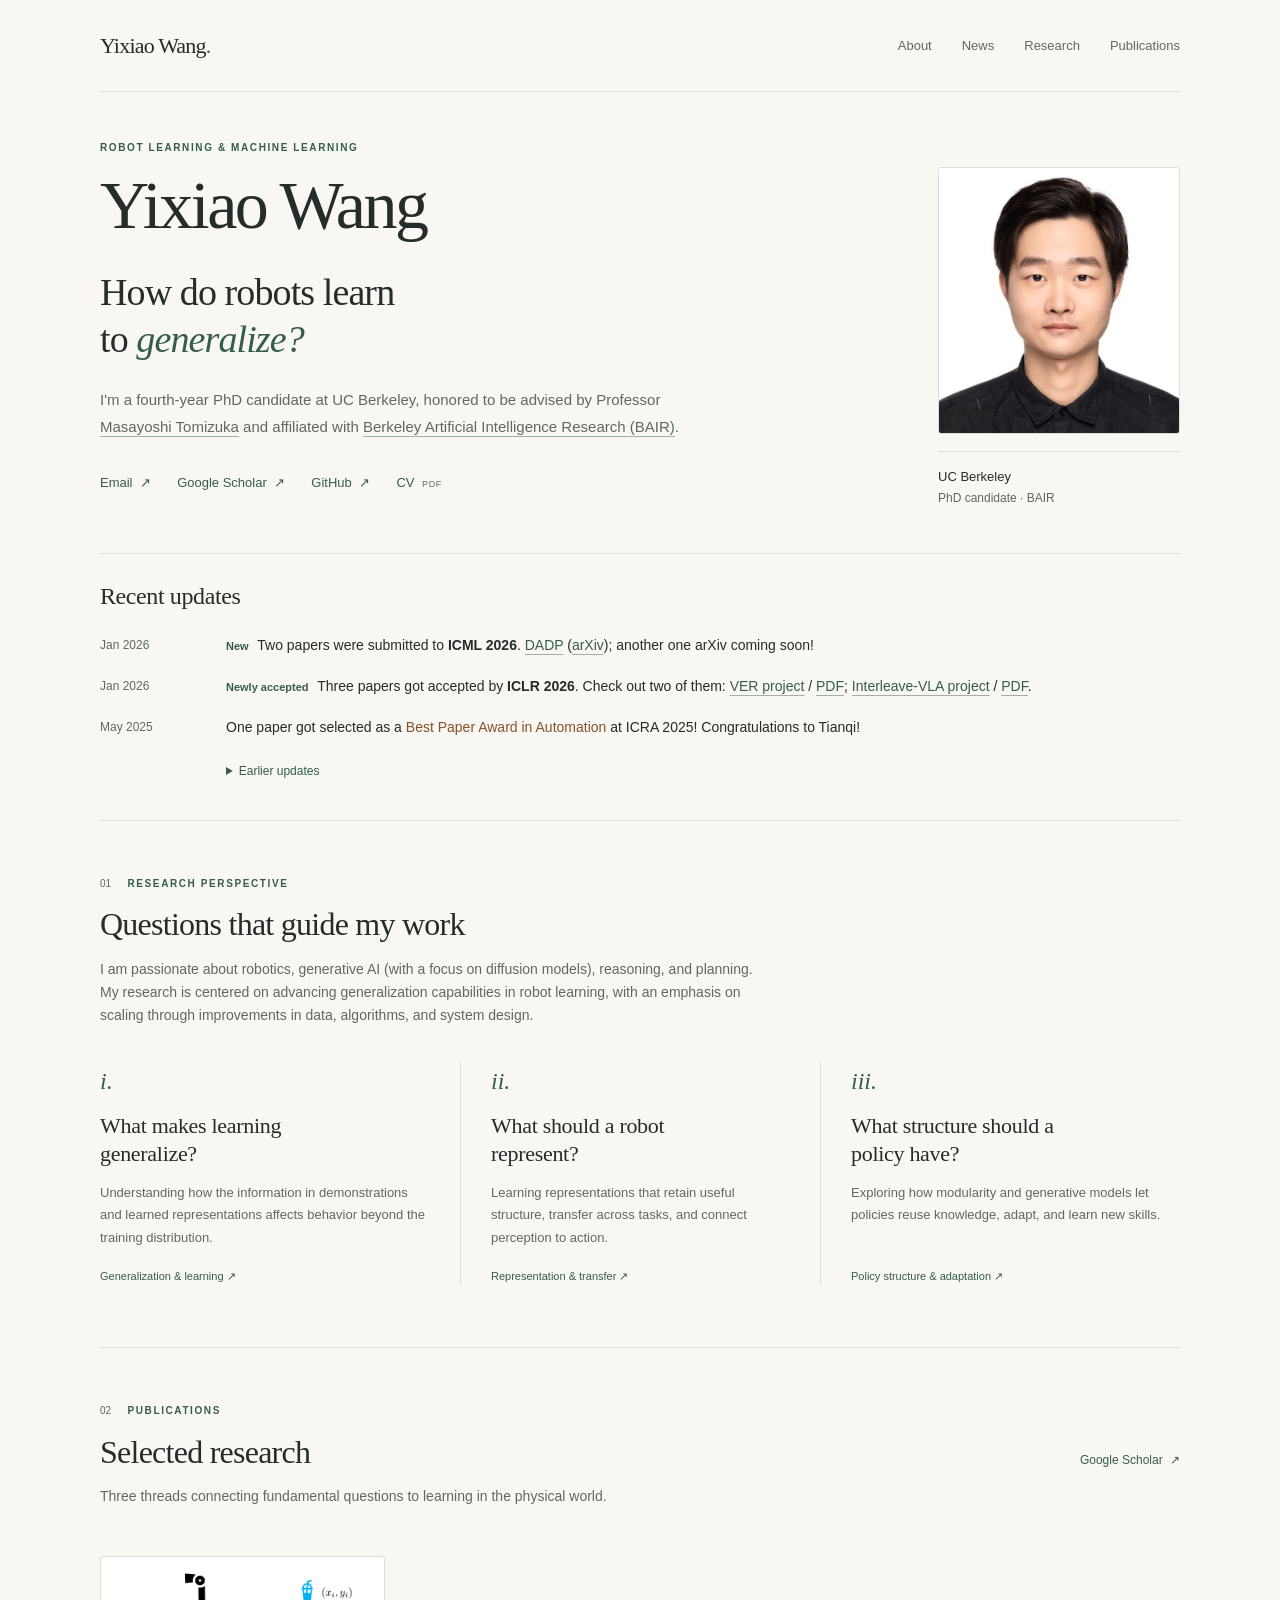
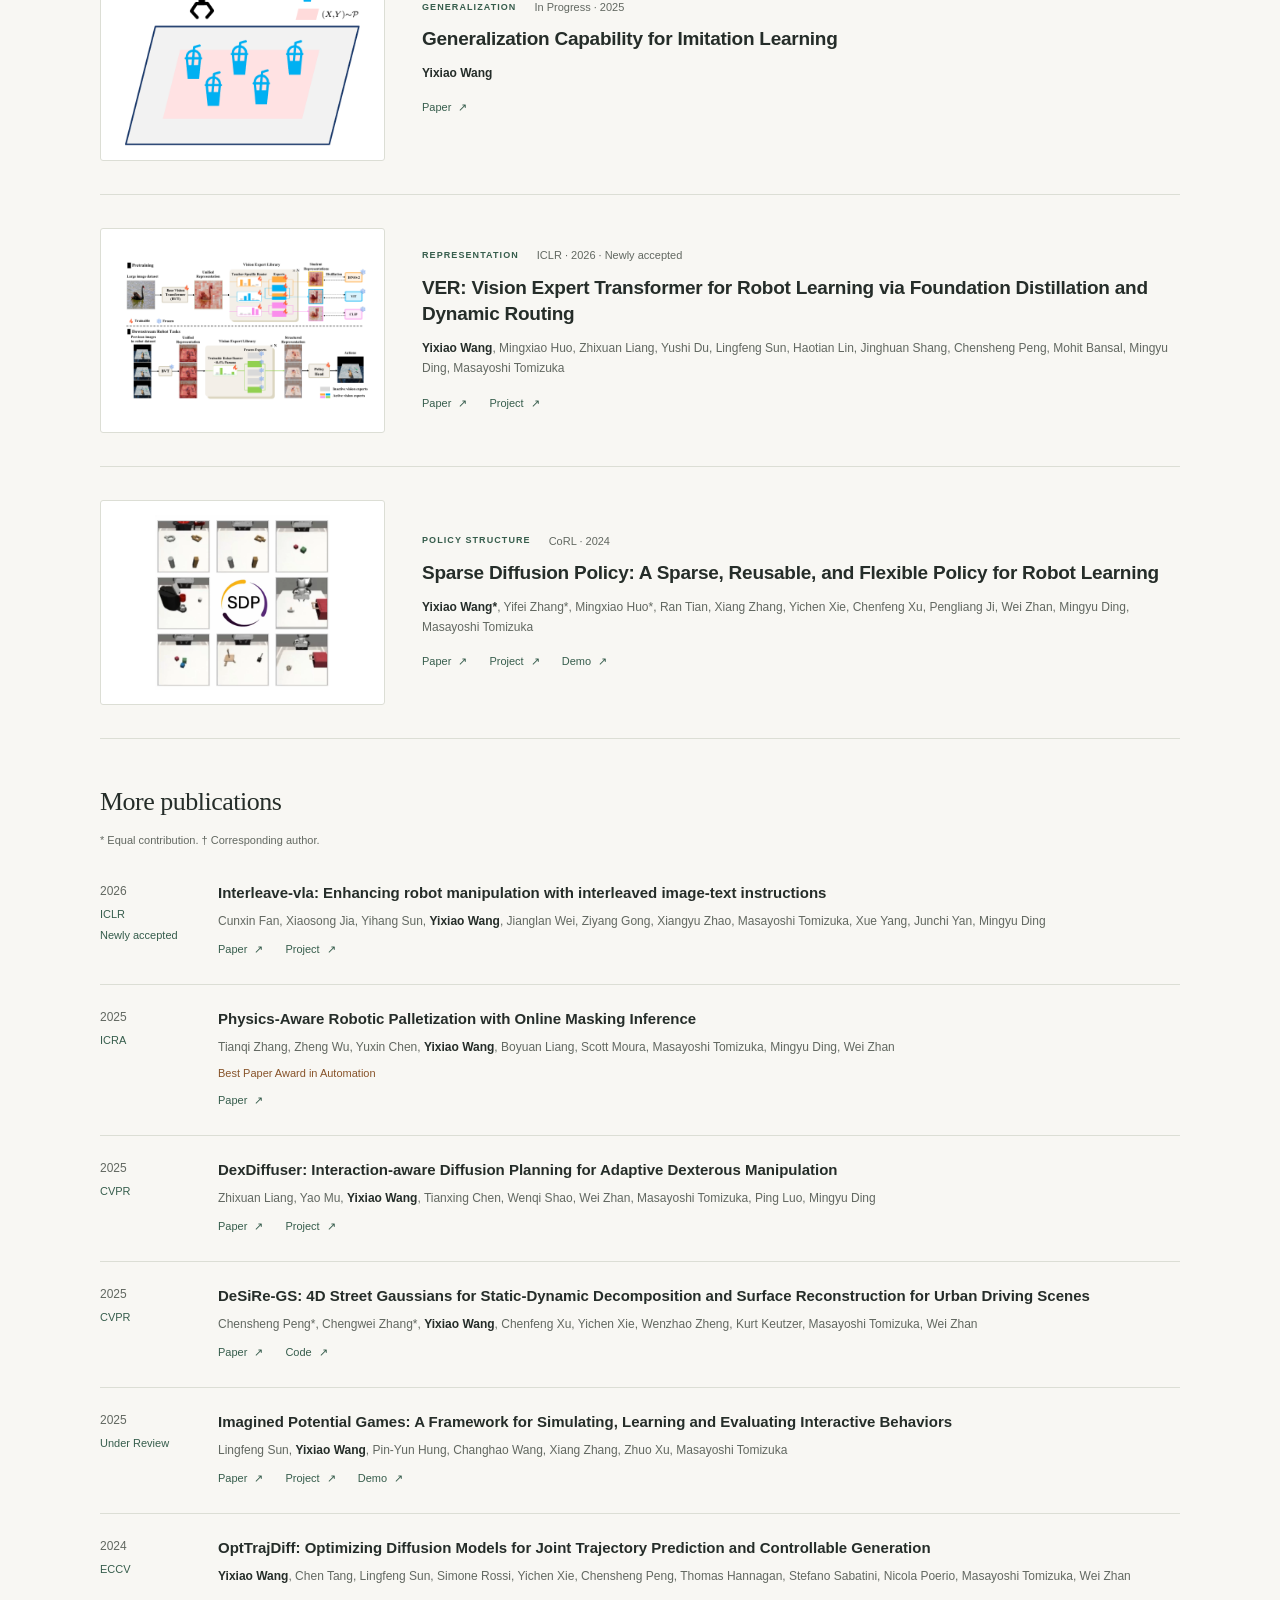
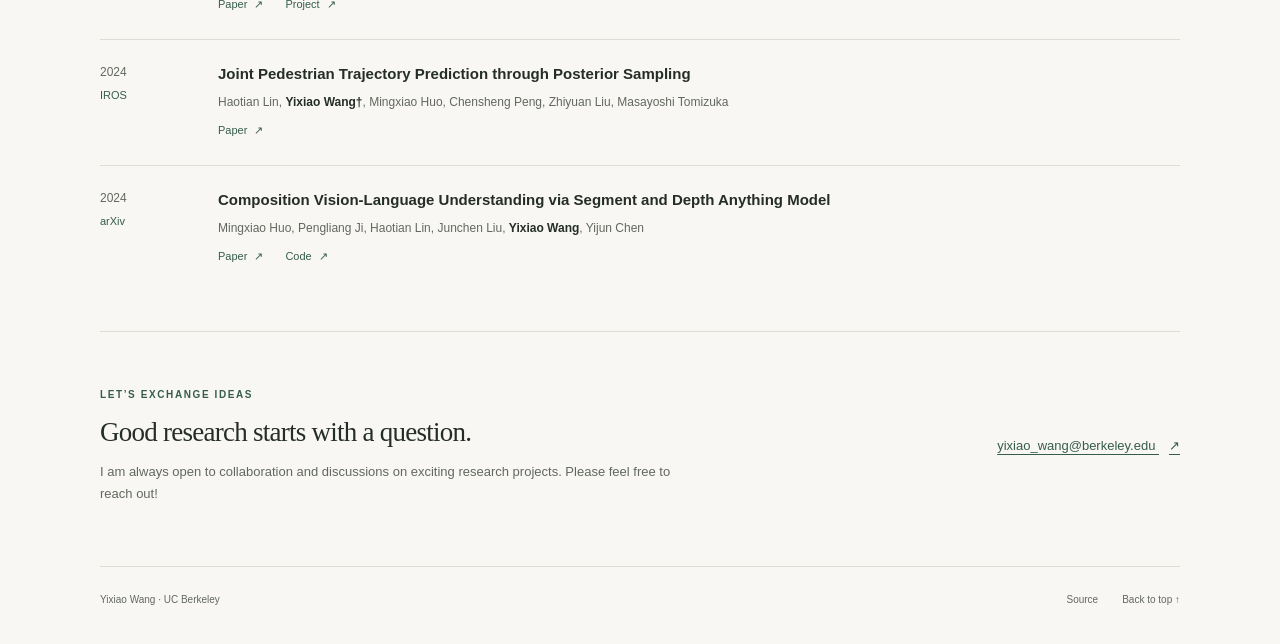
==== index.html @ 5a140c43 "[yixiao] redesign personal website and bring news forward" ====
<!DOCTYPE html>
<html lang="en">
  <head>
    <meta charset="utf-8">
    <meta name="viewport" content="width=device-width, initial-scale=1">
    <title>Yixiao Wang | Robot Learning</title>
    <meta name="author" content="Yixiao Wang">
    <meta name="description" content="Yixiao Wang is a PhD candidate at UC Berkeley studying fundamental problems in robot learning, representation learning, and generalization.">
    <meta name="theme-color" content="#f8f7f3">
    <meta property="og:type" content="website">
    <meta property="og:title" content="Yixiao Wang | Robot Learning">
    <meta property="og:description" content="Understanding the principles behind learning and generalization. Research in robot learning at UC Berkeley.">
    <meta property="og:url" content="https://yixiaowang7.github.io/">
    <meta property="og:image" content="https://yixiaowang7.github.io/images/YixiaoWang.jpg">
    <link rel="canonical" href="https://yixiaowang7.github.io/">
    <link rel="icon" href="images/favicon/favicon.ico" sizes="any">
    <link rel="stylesheet" href="stylesheet.css">
  </head>
  <body id="top">
    <a class="skip-link" href="#main">Skip to content</a>
    <header class="site-header wrap">
      <a class="wordmark" href="#top" aria-label="Yixiao Wang, back to top">Yixiao Wang<span aria-hidden="true">.</span></a>
      <nav aria-label="Main navigation">
        <a href="#about">About</a>
        <a href="#news">News</a>
        <a href="#research">Research</a>
        <a href="#publications">Publications</a>
      </nav>
    </header>

    <main id="main" class="wrap">
      <section id="about" class="intro" aria-labelledby="name">
        <div class="intro-copy">
          <p class="eyebrow">Robot learning &amp; machine learning</p>
          <h1 id="name">Yixiao Wang</h1>
          <p class="research-statement">How do robots learn<br>to <em>generalize?</em></p>
          <p class="bio">I'm a fourth-year PhD candidate at UC Berkeley, honored to be advised by Professor <a href="https://scholar.google.com/citations?user=8m8taGEAAAAJ&amp;hl=en&amp;oi=ao">Masayoshi Tomizuka</a> and affiliated with <a href="https://bair.berkeley.edu/">Berkeley Artificial Intelligence Research (BAIR)</a>.</p>
          <div class="profile-links" aria-label="Contact and profiles">
            <a href="mailto:yixiao_wang@berkeley.edu">Email <span aria-hidden="true">↗</span></a>
            <a href="https://scholar.google.com/citations?hl=en&amp;user=nUIFbw8AAAAJ">Google Scholar <span aria-hidden="true">↗</span></a>
            <a href="https://github.com/yixiaowang7">GitHub <span aria-hidden="true">↗</span></a>
            <a href="data/YixiaoWang_CV.pdf">CV <span class="file-type">PDF</span></a>
          </div>
        </div>
        <figure class="portrait">
          <img src="images/YixiaoWang.jpg" width="545" height="600" alt="Portrait of Yixiao Wang" fetchpriority="high">
          <figcaption><span>UC Berkeley</span><span>PhD candidate · BAIR</span></figcaption>
        </figure>
      </section>

      <section id="news" class="section news" aria-labelledby="news-heading">
        <h2 id="news-heading">Recent updates</h2>
        <ul class="news-list">
          <li><time datetime="2026-01">Jan 2026</time><p><span class="news-tag">New</span> Two papers were submitted to <strong>ICML 2026</strong>. <a href="https://arxiv.org/abs/2602.04037">DADP</a> (<a href="https://arxiv.org/abs/2602.04037">arXiv</a>); another one arXiv coming soon!</p></li>
          <li><time datetime="2026-01">Jan 2026</time><p><span class="news-tag">Newly accepted</span> Three papers got accepted by <strong>ICLR 2026</strong>. Check out two of them: <a href="https://gever2025.github.io/">VER project</a> / <a href="https://openreview.net/pdf?id=aoorNQFpM6">PDF</a>; <a href="https://interleave-vla.github.io/Interleave-VLA-Anonymous/">Interleave-VLA project</a> / <a href="https://openreview.net/pdf?id=ULTWUuGhC3">PDF</a>.</p></li>
          <li><time datetime="2025-05">May 2025</time><p>One paper got selected as a <strong class="award">Best Paper Award in Automation</strong> at ICRA 2025! Congratulations to Tianqi!</p></li>
        </ul>
        <details class="older-news">
          <summary>Earlier updates</summary>
          <ul class="news-list">
            <li><time datetime="2025-05">May 2025</time><p>I started my internship at Nvidia, working on loco manipulation!</p></li>
            <li><time datetime="2025-02">Feb 2025</time><p>Two papers got accepted by CVPR 2025!</p></li>
            <li><time datetime="2024-09">Sep 2024</time><p>One paper got accepted by CoRL 2024!</p></li>
            <li><time datetime="2024-07">Jul 2024</time><p>One paper got accepted by ECCV 2024!</p></li>
            <li><time datetime="2024-06">Jun 2024</time><p>One paper got accepted by IROS 2024!</p></li>
          </ul>
        </details>
      </section>

      <section id="research" class="section research" aria-labelledby="research-heading">
        <p class="eyebrow"><span class="section-number">01</span> Research perspective</p>
        <h2 id="research-heading">Questions that guide my work</h2>
        <p class="section-intro">I am passionate about robotics, generative AI (with a focus on diffusion models), reasoning, and planning. My research is centered on advancing generalization capabilities in robot learning, with an emphasis on scaling through improvements in data, algorithms, and system design.</p>
        <div class="research-questions">
          <article>
            <span class="question-number" aria-hidden="true">i.</span>
            <h3>What makes learning generalize?</h3>
            <p>Understanding how the information in demonstrations and learned representations affects behavior beyond the training distribution.</p>
            <a href="#generalization">Generalization &amp; learning <span aria-hidden="true">↗</span></a>
          </article>
          <article>
            <span class="question-number" aria-hidden="true">ii.</span>
            <h3>What should a robot represent?</h3>
            <p>Learning representations that retain useful structure, transfer across tasks, and connect perception to action.</p>
            <a href="#ver">Representation &amp; transfer <span aria-hidden="true">↗</span></a>
          </article>
          <article>
            <span class="question-number" aria-hidden="true">iii.</span>
            <h3>What structure should a policy have?</h3>
            <p>Exploring how modularity and generative models let policies reuse knowledge, adapt, and learn new skills.</p>
            <a href="#sparse-diffusion">Policy structure &amp; adaptation <span aria-hidden="true">↗</span></a>
          </article>
        </div>
      </section>

      <section id="publications" class="section" aria-labelledby="publications-heading">
        <div class="section-heading">
          <div>
            <p class="eyebrow"><span class="section-number">02</span> Publications</p>
            <h2 id="publications-heading">Selected research</h2>
          </div>
          <a class="text-link" href="https://scholar.google.com/citations?hl=en&amp;user=nUIFbw8AAAAJ">Google Scholar <span aria-hidden="true">↗</span></a>
        </div>
        <p class="section-intro">Three threads connecting fundamental questions to learning in the physical world.</p>

        <article id="generalization" class="paper featured-paper">
          <a class="paper-figure" href="https://arxiv.org/abs/2504.18538" aria-label="Read Generalization Capability for Imitation Learning">
            <img src="images/generalization_gap.png" width="602" height="450" alt="Illustration of samples from a training distribution and the generalization gap" loading="lazy">
          </a>
          <div class="paper-copy">
            <div class="paper-meta"><span class="paper-topic">Generalization</span><span>In Progress · 2025</span></div>
            <h3><a href="https://arxiv.org/abs/2504.18538">Generalization Capability for Imitation Learning</a></h3>
            <p class="authors"><strong>Yixiao Wang</strong></p>
            <div class="paper-links"><a href="https://arxiv.org/abs/2504.18538">Paper <span aria-hidden="true">↗</span></a></div>
          </div>
        </article>

        <article id="ver" class="paper featured-paper">
          <a class="paper-figure" href="images/structure_ver.pdf" aria-label="View the full VER architecture figure (PDF)">
            <img src="images/structure_ver.png" width="1200" height="653" alt="VER distills vision foundation models into an expert library and routes their representations for robot tasks" loading="lazy">
          </a>
          <div class="paper-copy">
            <div class="paper-meta"><span class="paper-topic">Representation</span><span>ICLR · 2026 · Newly accepted</span></div>
            <h3><a href="https://openreview.net/forum?id=aoorNQFpM6">VER: Vision Expert Transformer for Robot Learning via Foundation Distillation and Dynamic Routing</a></h3>
            <p class="authors"><strong>Yixiao Wang</strong>, Mingxiao Huo, Zhixuan Liang, Yushi Du, Lingfeng Sun, Haotian Lin, Jinghuan Shang, Chensheng Peng, Mohit Bansal, Mingyu Ding, Masayoshi Tomizuka</p>
            <div class="paper-links"><a href="https://openreview.net/pdf?id=aoorNQFpM6">Paper <span aria-hidden="true">↗</span></a><a href="https://gever2025.github.io/">Project <span aria-hidden="true">↗</span></a></div>
          </div>
        </article>

        <article id="sparse-diffusion" class="paper featured-paper">
          <a class="paper-figure" href="https://forrest-110.github.io/sparse_diffusion_policy/" aria-label="Explore Sparse Diffusion Policy">
            <img src="images/sdp.png" width="1920" height="1920" alt="Robot manipulation tasks evaluated with Sparse Diffusion Policy, including stacking and assembly" loading="lazy">
          </a>
          <div class="paper-copy">
            <div class="paper-meta"><span class="paper-topic">Policy structure</span><span>CoRL · 2024</span></div>
            <h3><a href="https://arxiv.org/abs/2407.01531">Sparse Diffusion Policy: A Sparse, Reusable, and Flexible Policy for Robot Learning</a></h3>
            <p class="authors"><strong>Yixiao Wang*</strong>, Yifei Zhang*, Mingxiao Huo*, Ran Tian, Xiang Zhang, Yichen Xie, Chenfeng Xu, Pengliang Ji, Wei Zhan, Mingyu Ding, Masayoshi Tomizuka</p>
            <div class="paper-links"><a href="https://arxiv.org/abs/2407.01531">Paper <span aria-hidden="true">↗</span></a><a href="https://forrest-110.github.io/sparse_diffusion_policy/">Project <span aria-hidden="true">↗</span></a><a href="images/sdp.mp4">Demo <span aria-hidden="true">↗</span></a></div>
          </div>
        </article>

        <div class="more-publications">
          <h3 class="subsection-title">More publications</h3>
          <p class="publication-note">* Equal contribution. † Corresponding author.</p>
          <div class="publication-list">
            <article class="publication">
              <p class="publication-venue">2026<span>ICLR</span><span>Newly accepted</span></p>
              <div>
                <h4><a href="https://openreview.net/forum?id=ULTWUuGhC3">Interleave-vla: Enhancing robot manipulation with interleaved image-text instructions</a></h4>
                <p class="authors">Cunxin Fan, Xiaosong Jia, Yihang Sun, <strong>Yixiao Wang</strong>, Jianglan Wei, Ziyang Gong, Xiangyu Zhao, Masayoshi Tomizuka, Xue Yang, Junchi Yan, Mingyu Ding</p>
                <div class="paper-links"><a href="https://openreview.net/pdf?id=ULTWUuGhC3">Paper <span aria-hidden="true">↗</span></a><a href="https://interleave-vla.github.io/Interleave-VLA-Anonymous/">Project <span aria-hidden="true">↗</span></a></div>
              </div>
            </article>
            <article class="publication">
              <p class="publication-venue">2025<span>ICRA</span></p>
              <div>
                <h4><a href="https://arxiv.org/abs/2502.13443">Physics-Aware Robotic Palletization with Online Masking Inference</a></h4>
                <p class="authors">Tianqi Zhang, Zheng Wu, Yuxin Chen, <strong>Yixiao Wang</strong>, Boyuan Liang, Scott Moura, Masayoshi Tomizuka, Mingyu Ding, Wei Zhan</p>
                <p class="award">Best Paper Award in Automation</p>
                <div class="paper-links"><a href="https://arxiv.org/abs/2502.13443">Paper <span aria-hidden="true">↗</span></a></div>
              </div>
            </article>
            <article class="publication">
              <p class="publication-venue">2025<span>CVPR</span></p>
              <div>
                <h4><a href="https://dexdiffuser.github.io/">DexDiffuser: Interaction-aware Diffusion Planning for Adaptive Dexterous Manipulation</a></h4>
                <p class="authors">Zhixuan Liang, Yao Mu, <strong>Yixiao Wang</strong>, Tianxing Chen, Wenqi Shao, Wei Zhan, Masayoshi Tomizuka, Ping Luo, Mingyu Ding</p>
                <div class="paper-links"><a href="https://dexdiffuser.github.io/public/CVPR25_DexDiffuser.pdf">Paper <span aria-hidden="true">↗</span></a><a href="https://dexdiffuser.github.io/">Project <span aria-hidden="true">↗</span></a></div>
              </div>
            </article>
            <article class="publication">
              <p class="publication-venue">2025<span>CVPR</span></p>
              <div>
                <h4><a href="https://arxiv.org/abs/2411.11921">DeSiRe-GS: 4D Street Gaussians for Static-Dynamic Decomposition and Surface Reconstruction for Urban Driving Scenes</a></h4>
                <p class="authors">Chensheng Peng*, Chengwei Zhang*, <strong>Yixiao Wang</strong>, Chenfeng Xu, Yichen Xie, Wenzhao Zheng, Kurt Keutzer, Masayoshi Tomizuka, Wei Zhan</p>
                <div class="paper-links"><a href="https://arxiv.org/abs/2411.11921">Paper <span aria-hidden="true">↗</span></a><a href="https://github.com/chengweialan/DeSiRe-GS">Code <span aria-hidden="true">↗</span></a></div>
              </div>
            </article>
            <article class="publication">
              <p class="publication-venue">2025<span>Under Review</span></p>
              <div>
                <h4><a href="https://arxiv.org/abs/2411.03669">Imagined Potential Games: A Framework for Simulating, Learning and Evaluating Interactive Behaviors</a></h4>
                <p class="authors">Lingfeng Sun, <strong>Yixiao Wang</strong>, Pin-Yun Hung, Changhao Wang, Xiang Zhang, Zhuo Xu, Masayoshi Tomizuka</p>
                <div class="paper-links"><a href="https://arxiv.org/abs/2411.03669">Paper <span aria-hidden="true">↗</span></a><a href="https://sites.google.com/view/simulate-learn-interact">Project <span aria-hidden="true">↗</span></a><a href="images/ipg_2.mp4">Demo <span aria-hidden="true">↗</span></a></div>
              </div>
            </article>
            <article class="publication">
              <p class="publication-venue">2024<span>ECCV</span></p>
              <div>
                <h4><a href="https://arxiv.org/abs/2408.00766">OptTrajDiff: Optimizing Diffusion Models for Joint Trajectory Prediction and Controllable Generation</a></h4>
                <p class="authors"><strong>Yixiao Wang</strong>, Chen Tang, Lingfeng Sun, Simone Rossi, Yichen Xie, Chensheng Peng, Thomas Hannagan, Stefano Sabatini, Nicola Poerio, Masayoshi Tomizuka, Wei Zhan</p>
                <div class="paper-links"><a href="https://arxiv.org/abs/2408.00766">Paper <span aria-hidden="true">↗</span></a><a href="https://yixiaowang7.github.io/OptTrajDiff_Page/">Project <span aria-hidden="true">↗</span></a></div>
              </div>
            </article>
            <article class="publication">
              <p class="publication-venue">2024<span>IROS</span></p>
              <div>
                <h4><a href="https://arxiv.org/abs/2404.00237">Joint Pedestrian Trajectory Prediction through Posterior Sampling</a></h4>
                <p class="authors">Haotian Lin, <strong>Yixiao Wang†</strong>, Mingxiao Huo, Chensheng Peng, Zhiyuan Liu, Masayoshi Tomizuka</p>
                <div class="paper-links"><a href="https://arxiv.org/abs/2404.00237">Paper <span aria-hidden="true">↗</span></a></div>
              </div>
            </article>
            <article class="publication">
              <p class="publication-venue">2024<span>arXiv</span></p>
              <div>
                <h4><a href="https://arxiv.org/abs/2406.18591">Composition Vision-Language Understanding via Segment and Depth Anything Model</a></h4>
                <p class="authors">Mingxiao Huo, Pengliang Ji, Haotian Lin, Junchen Liu, <strong>Yixiao Wang</strong>, Yijun Chen</p>
                <div class="paper-links"><a href="https://arxiv.org/abs/2406.18591">Paper <span aria-hidden="true">↗</span></a><a href="https://github.com/AnthonyHuo/SAM-DAM-for-Compositional-Reasoning">Code <span aria-hidden="true">↗</span></a></div>
              </div>
            </article>
          </div>
        </div>
      </section>

      <section class="contact section" aria-labelledby="contact-heading">
        <div>
          <p class="eyebrow">Let’s exchange ideas</p>
          <h2 id="contact-heading">Good research starts with a question.</h2>
          <p>I am always open to collaboration and discussions on exciting research projects. Please feel free to reach out!</p>
        </div>
        <a class="contact-link" href="mailto:yixiao_wang@berkeley.edu">yixiao_wang@berkeley.edu <span aria-hidden="true">↗</span></a>
      </section>
    </main>

    <footer class="site-footer wrap">
      <span>Yixiao Wang · UC Berkeley</span>
      <div><a href="https://github.com/YixiaoWang7/YixiaoWang7.github.io">Source</a><a href="#top">Back to top <span aria-hidden="true">↑</span></a></div>
    </footer>
  </body>
</html>
---- stylesheet.css ----
:root {
  color-scheme: light;
  --paper: #f8f7f3;
  --ink: #252d29;
  --muted: #626861;
  --accent: #365d4c;
  --line: #dcded5;
  --serif: Georgia, "Times New Roman", serif;
  --sans: -apple-system, BlinkMacSystemFont, "Segoe UI", Helvetica, Arial, sans-serif;
}

* { box-sizing: border-box; }
html { scroll-padding-top: 32px; }
body {
  margin: 0;
  background: var(--paper);
  color: var(--ink);
  font-family: var(--sans);
  font-size: 16px;
  line-height: 1.65;
  -webkit-font-smoothing: antialiased;
}
::selection { background: #dce7d8; color: var(--ink); }
a { color: var(--accent); text-underline-offset: 4px; text-decoration-thickness: 1px; }
a:hover { color: #1d392b; text-decoration: underline; }
a:focus-visible, summary:focus-visible { outline: 2px solid var(--accent); outline-offset: 5px; border-radius: 2px; }
img { display: block; max-width: 100%; height: auto; }
figure, h1, h2, h3, h4, p { margin: 0; }
strong { font-weight: 600; }

.wrap { width: min(1080px, calc(100% - 96px)); margin-inline: auto; }
.skip-link { position: absolute; top: -100px; left: 20px; z-index: 2; background: white; padding: 12px 20px; }
.skip-link:focus { top: 12px; }
.site-header { display: flex; justify-content: space-between; align-items: center; gap: 24px; padding-block: 27px; border-bottom: 1px solid var(--line); }
.wordmark { color: var(--ink); font-family: var(--serif); font-size: 22px; letter-spacing: -.8px; text-decoration: none; }
.wordmark span { color: var(--accent); }
.site-header nav { display: flex; gap: 30px; }
.site-header nav a { color: var(--muted); font-size: 13px; text-decoration: none; padding-block: 8px; }
.site-header nav a:hover { color: var(--accent); text-decoration: underline; }

.intro { display: grid; grid-template-columns: minmax(0, 1fr) 242px; gap: 92px; padding-block: 48px 44px; align-items: start; }
.eyebrow { color: var(--accent); font-size: 10px; font-weight: 600; letter-spacing: .16em; text-transform: uppercase; }
h1 { margin-top: 10px; font-family: var(--serif); font-size: clamp(48px, 5.4vw, 68px); font-weight: 400; line-height: 1.12; letter-spacing: -2.5px; }
.research-statement { margin-top: 26px; font-family: var(--serif); font-size: clamp(29px, 3vw, 38px); line-height: 1.24; letter-spacing: -.9px; }
.research-statement em { color: var(--accent); font-weight: 400; }
.bio { max-width: 630px; margin-top: 24px; color: var(--muted); font-size: 15px; line-height: 1.75; }
.bio a { color: inherit; text-decoration-color: #a4afa2; }
.profile-links { display: flex; flex-wrap: wrap; gap: 10px 26px; margin-top: 27px; }
.profile-links a { font-size: 13px; font-weight: 500; text-decoration: none; padding-block: 5px; }
.profile-links a:hover { text-decoration: underline; }
.profile-links a > span, .text-link > span, .paper-links a > span { margin-left: 4px; }
.file-type { font-size: 9px; letter-spacing: .06em; color: var(--muted); }
.portrait { margin-top: 27px; }
.portrait img { width: 100%; border: 1px solid var(--line); border-radius: 3px; }
.portrait figcaption { display: flex; flex-direction: column; gap: 2px; border-top: 1px solid var(--line); margin-top: 17px; padding-top: 14px; font-size: 12px; color: var(--muted); }
.portrait figcaption span:first-child { color: var(--ink); font-size: 13px; font-weight: 500; }

.section { padding-block: 55px 62px; border-top: 1px solid var(--line); }
.section-number { display: inline-block; margin-right: 12px; color: var(--muted); font-weight: 400; letter-spacing: 0; }
h2 { margin-top: 13px; font-family: var(--serif); font-weight: 400; font-size: 32px; line-height: 1.2; letter-spacing: -.75px; }
.section-intro { margin-top: 14px; max-width: 660px; color: var(--muted); font-size: 14px; }
.section-heading { display: flex; align-items: end; justify-content: space-between; gap: 24px; }
.text-link { font-size: 12px; text-decoration: none; white-space: nowrap; }
.research-questions { display: grid; grid-template-columns: repeat(3, minmax(0, 1fr)); margin-top: 35px; }
.research-questions article { display: flex; flex-direction: column; padding-inline: 30px; border-left: 1px solid var(--line); }
.research-questions article:first-child { border-left: 0; padding-left: 0; }
.research-questions article:last-child { padding-right: 0; }
.question-number { color: var(--accent); font-family: var(--serif); font-style: italic; font-size: 24px; }
.research-questions h3 { max-width: 250px; font-family: var(--serif); font-size: 22px; font-weight: 400; letter-spacing: -.3px; line-height: 1.3; margin-top: 10px; }
.research-questions p { color: var(--muted); font-size: 13px; line-height: 1.75; margin-top: 13px; }
.research-questions a { align-self: start; margin-top: auto; padding-top: 17px; font-size: 11px; font-weight: 500; text-decoration: none; }
.research-questions a:hover { text-decoration: underline; }

.paper { display: grid; grid-template-columns: 285px minmax(0, 1fr); gap: 37px; padding-block: 33px; border-bottom: 1px solid var(--line); align-items: center; scroll-margin-top: 30px; }
.paper:first-of-type { margin-top: 15px; }
.paper-figure { display: flex; justify-content: center; align-items: center; padding: 14px; height: 205px; border: 1px solid var(--line); border-radius: 3px; background: white; overflow: hidden; }
.paper-figure:hover { border-color: var(--accent); }
.paper-figure img { width: 100%; height: 100%; object-fit: contain; }
.paper-meta { display: flex; flex-wrap: wrap; align-items: center; gap: 8px 18px; color: var(--muted); font-size: 11px; }
.paper-topic { color: var(--accent); font-size: 9px; font-weight: 600; letter-spacing: .12em; text-transform: uppercase; }
.paper h3 { margin-top: 10px; font-size: 19px; font-weight: 550; letter-spacing: -.25px; line-height: 1.4; }
.paper h3 a, .publication h4 a { color: var(--ink); text-decoration: none; }
.paper h3 a:hover, .publication h4 a:hover { color: var(--accent); text-decoration: underline; }
.authors { color: var(--muted); font-size: 12px; line-height: 1.7; margin-top: 10px; }
.authors strong { color: var(--ink); }
.paper-links { display: flex; flex-wrap: wrap; gap: 6px 22px; margin-top: 12px; }
.paper-links a { font-size: 11px; font-weight: 500; text-decoration: none; padding-block: 3px; }
.paper-links a:hover { text-decoration: underline; }
.more-publications { margin-top: 42px; }
.subsection-title { font-family: var(--serif); font-weight: 400; font-size: 26px; letter-spacing: -.5px; }
.publication-note { margin-top: 7px; color: var(--muted); font-size: 11px; }
.publication-list { margin-top: 10px; }
.publication { display: grid; grid-template-columns: 90px minmax(0, 1fr); gap: 28px; padding-block: 23px; border-bottom: 1px solid var(--line); }
.publication:last-child { padding-bottom: 0; border-bottom: 0; }
.publication-venue { color: var(--muted); font-size: 12px; font-variant-numeric: tabular-nums; }
.publication-venue span { display: block; color: var(--accent); font-size: 11px; margin-top: 3px; }
.publication h4 { font-size: 15px; font-weight: 550; line-height: 1.5; }
.publication .authors { margin-top: 6px; }
.publication .paper-links { margin-top: 6px; }
.award { margin-top: 7px; color: #875329; font-size: 11px; font-weight: 500; }

.news { padding-block: 28px 32px; }
.news h2 { margin-top: 0; font-size: 24px; letter-spacing: -.4px; }
.news-list { list-style: none; padding: 0; margin: 14px 0 0; }
.news-list li { display: grid; grid-template-columns: 100px minmax(0, 1fr); gap: 26px; padding-block: 9px; }
.news-list time { color: var(--muted); font-size: 12px; padding-top: 2px; font-variant-numeric: tabular-nums; }
.news-list p { font-size: 14px; }
.news-tag { color: var(--accent); font-size: 11px; font-weight: 600; margin-right: 5px; }
.news-list .award { font-size: inherit; }
.news-list a { text-decoration-color: #a4afa2; }
.older-news { margin: 8px 0 0 126px; }
.older-news summary { width: fit-content; color: var(--accent); font-size: 12px; cursor: pointer; padding-block: 6px; }
.older-news .news-list { margin: 10px 0 0 -126px; }

.contact { display: flex; align-items: center; justify-content: space-between; gap: 45px; }
.contact h2 { font-size: 27px; }
.contact p:last-child { color: var(--muted); font-size: 13px; max-width: 580px; margin-top: 13px; }
.contact-link { font-size: 13px; white-space: nowrap; }
.contact-link span { margin-left: 10px; }
.site-footer { display: flex; justify-content: space-between; gap: 24px; padding-block: 25px 35px; border-top: 1px solid var(--line); font-size: 10px; color: var(--muted); }
.site-footer div { display: flex; gap: 24px; }
.site-footer a { color: var(--muted); text-decoration: none; }
.site-footer a:hover { text-decoration: underline; }

@media (max-width: 900px) {
  .wrap { width: calc(100% - 64px); }
  .intro { grid-template-columns: minmax(0, 1fr) 190px; gap: 42px; padding-block: 44px 40px; }
  .research-questions article { padding-inline: 20px; }
  .paper { grid-template-columns: 235px minmax(0, 1fr); gap: 26px; }
  .paper-figure { height: 185px; }
  .contact { flex-direction: column; align-items: start; gap: 22px; }
}

@media (max-width: 640px) {
  html { scroll-padding-top: 20px; }
  .wrap { width: calc(100% - 40px); }
  .site-header { flex-wrap: wrap; gap: 12px; padding-block: 18px; }
  .wordmark { font-size: 20px; }
  .site-header nav { width: 100%; justify-content: space-between; gap: 12px; }
  .site-header nav a { font-size: 12px; padding-block: 3px; }
  .intro { grid-template-columns: minmax(0, 1fr); gap: 24px; padding-block: 32px 30px; }
  h1 { font-size: 53px; letter-spacing: -2px; }
  .research-statement { font-size: 34px; margin-top: 21px; }
  .bio { font-size: 13px; }
  .profile-links { gap: 8px 20px; margin-top: 23px; }
  .profile-links a { font-size: 12px; }
  .portrait { display: flex; align-items: center; gap: 22px; margin: 0; }
  .portrait img { width: 105px; }
  .portrait figcaption { border: 0; padding: 0; margin: 0; }
  .section { padding-block: 38px 42px; }
  h2 { font-size: 28px; }
  .section-intro { font-size: 13px; }
  .section-heading { align-items: start; flex-direction: column; gap: 15px; }
  .research-questions { grid-template-columns: 1fr; gap: 25px; margin-top: 28px; }
  .research-questions article, .research-questions article:first-child, .research-questions article:last-child { border-left: 0; border-bottom: 1px solid var(--line); padding: 0 0 25px; }
  .research-questions article:last-child { border-bottom: 0; padding-bottom: 0; }
  .research-questions h3 { max-width: none; font-size: 22px; margin-top: 4px; }
  .research-questions p { margin-top: 9px; }
  .research-questions a { margin-top: 0; padding-top: 11px; font-size: 12px; }
  .paper { grid-template-columns: 1fr; gap: 20px; padding-block: 28px; }
  .paper-figure { height: 220px; padding: 16px; }
  .paper h3 { font-size: 18px; }
  .paper-meta { font-size: 12px; }
  .paper-links a { font-size: 12px; padding-block: 5px; }
  .authors { font-size: 12px; }
  .more-publications { margin-top: 32px; }
  .publication { grid-template-columns: 1fr; gap: 8px; padding-block: 22px; }
  .publication-venue { display: flex; align-items: baseline; gap: 12px; }
  .publication-venue span { margin: 0; }
  .publication h4 { font-size: 15px; }
  .news { padding-block: 26px 30px; }
  .news-list li { grid-template-columns: 75px minmax(0, 1fr); gap: 14px; }
  .news-list time { font-size: 11px; }
  .news-list p { font-size: 13px; }
  .older-news { margin-left: 89px; }
  .older-news .news-list { margin-left: -89px; }
  .contact h2 { font-size: 27px; }
  .contact-link { white-space: normal; overflow-wrap: anywhere; }
  .site-footer { font-size: 10px; gap: 16px; }
  .site-footer div { gap: 15px; }
}

@media print {
  body { background: white; color: black; }
  .wrap { width: 100%; }
  .site-header, .site-footer, .contact, .skip-link, .older-news { display: none; }
  .intro { padding-block: 10px 30px; }
  .section { padding-block: 25px; }
  .paper, .publication, .news-list li { break-inside: avoid; }
  a { color: inherit; }
}
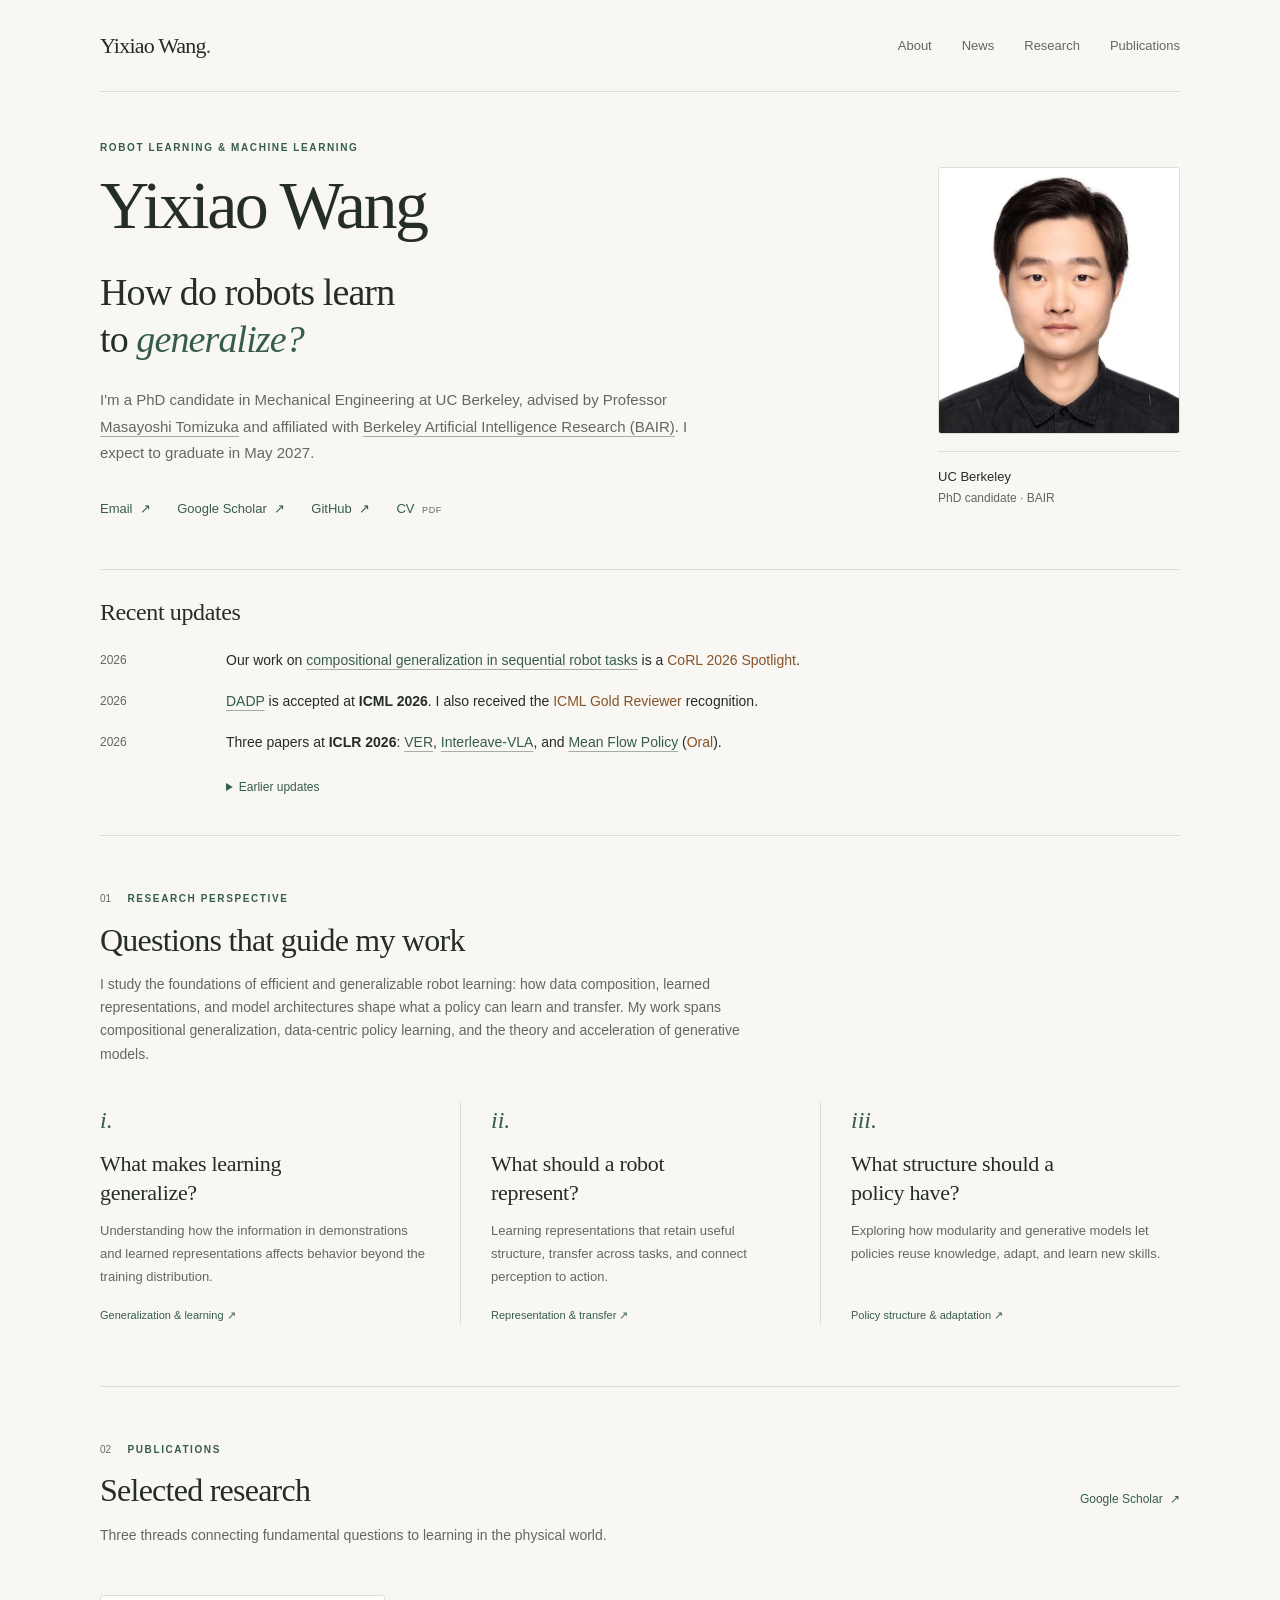
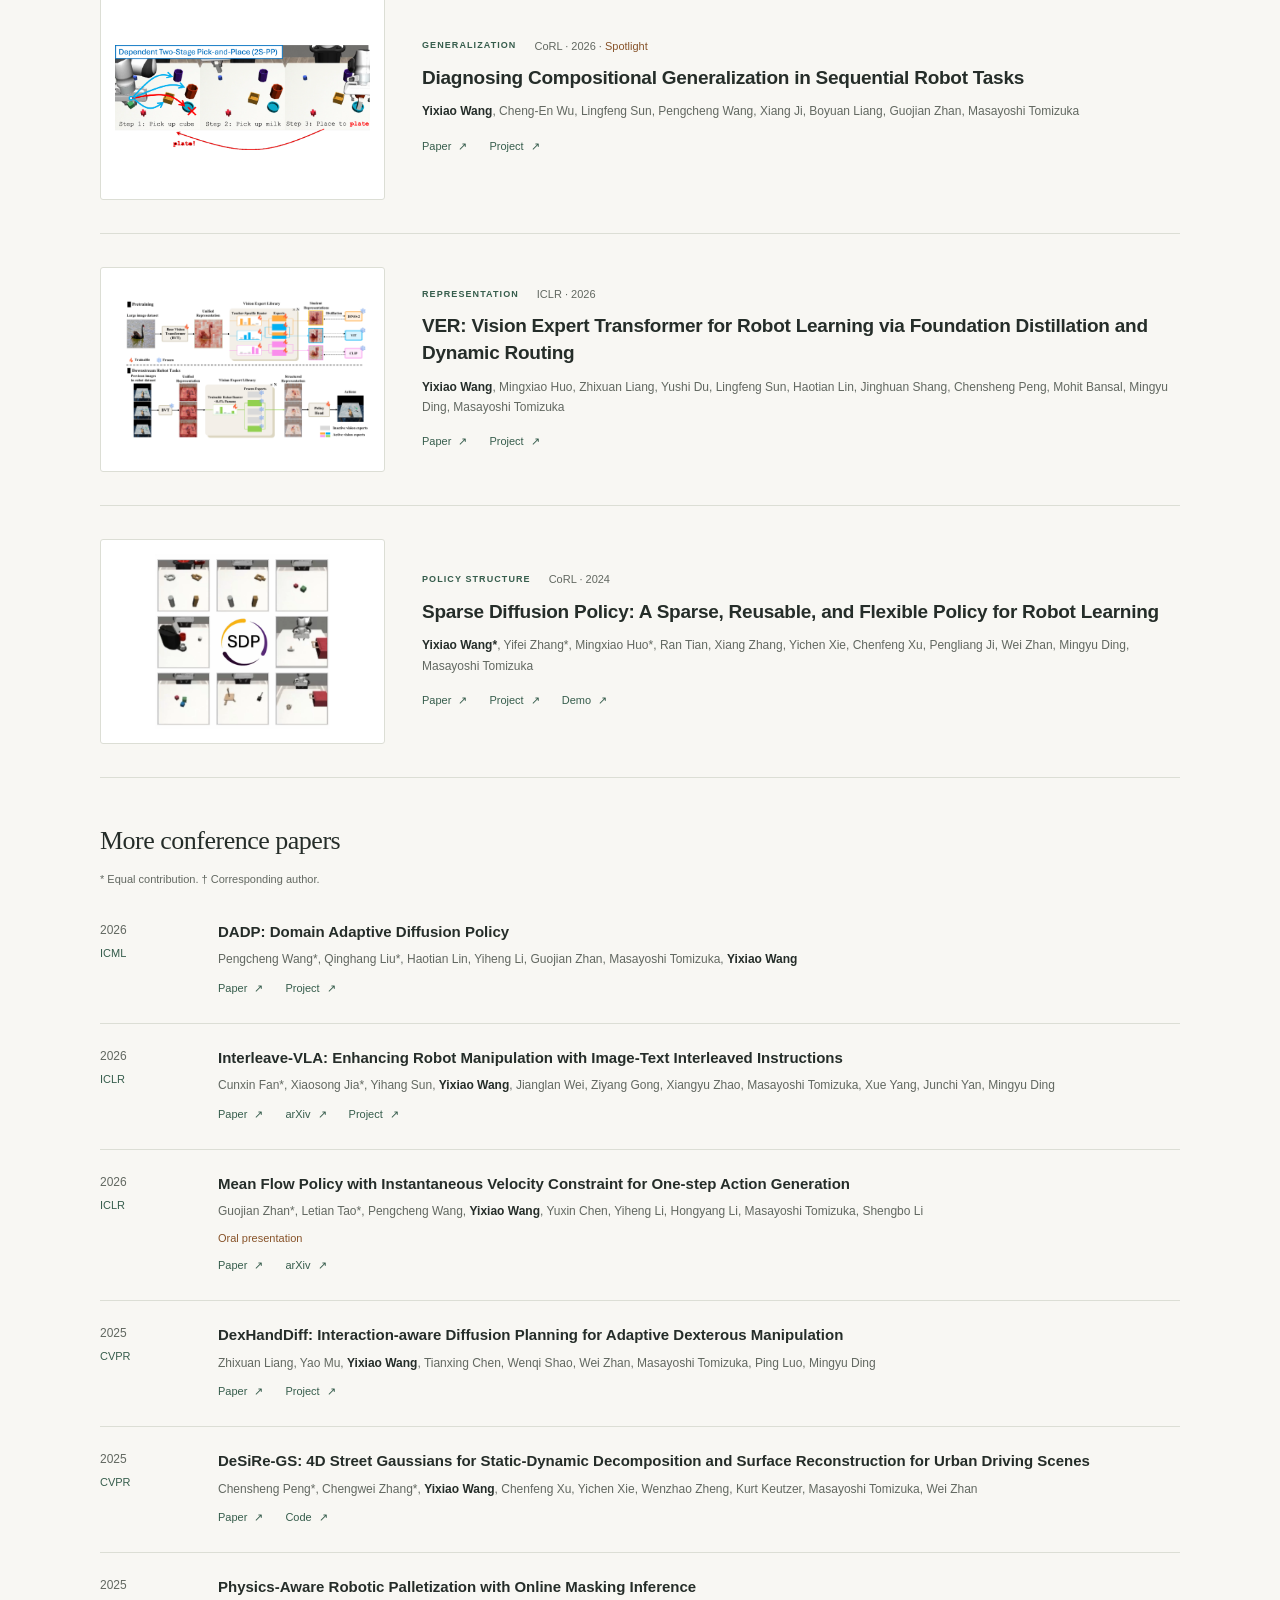
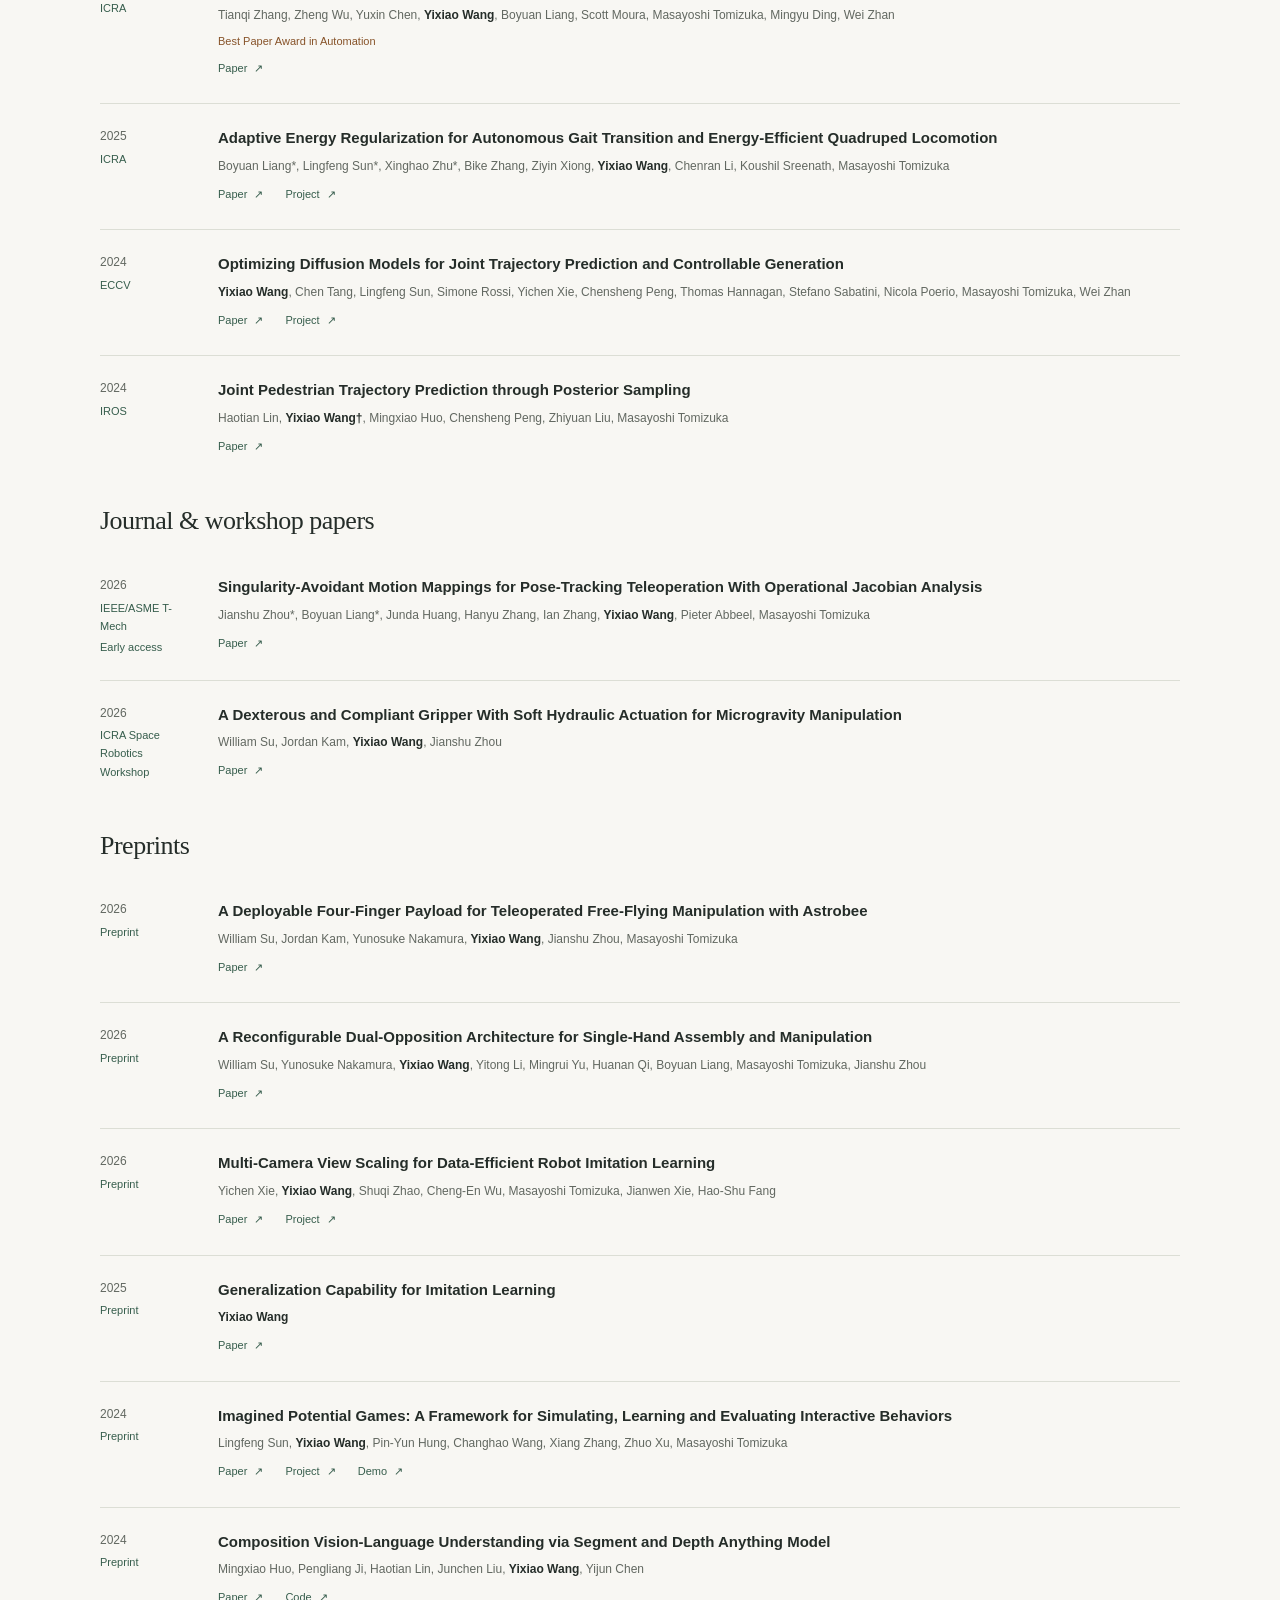
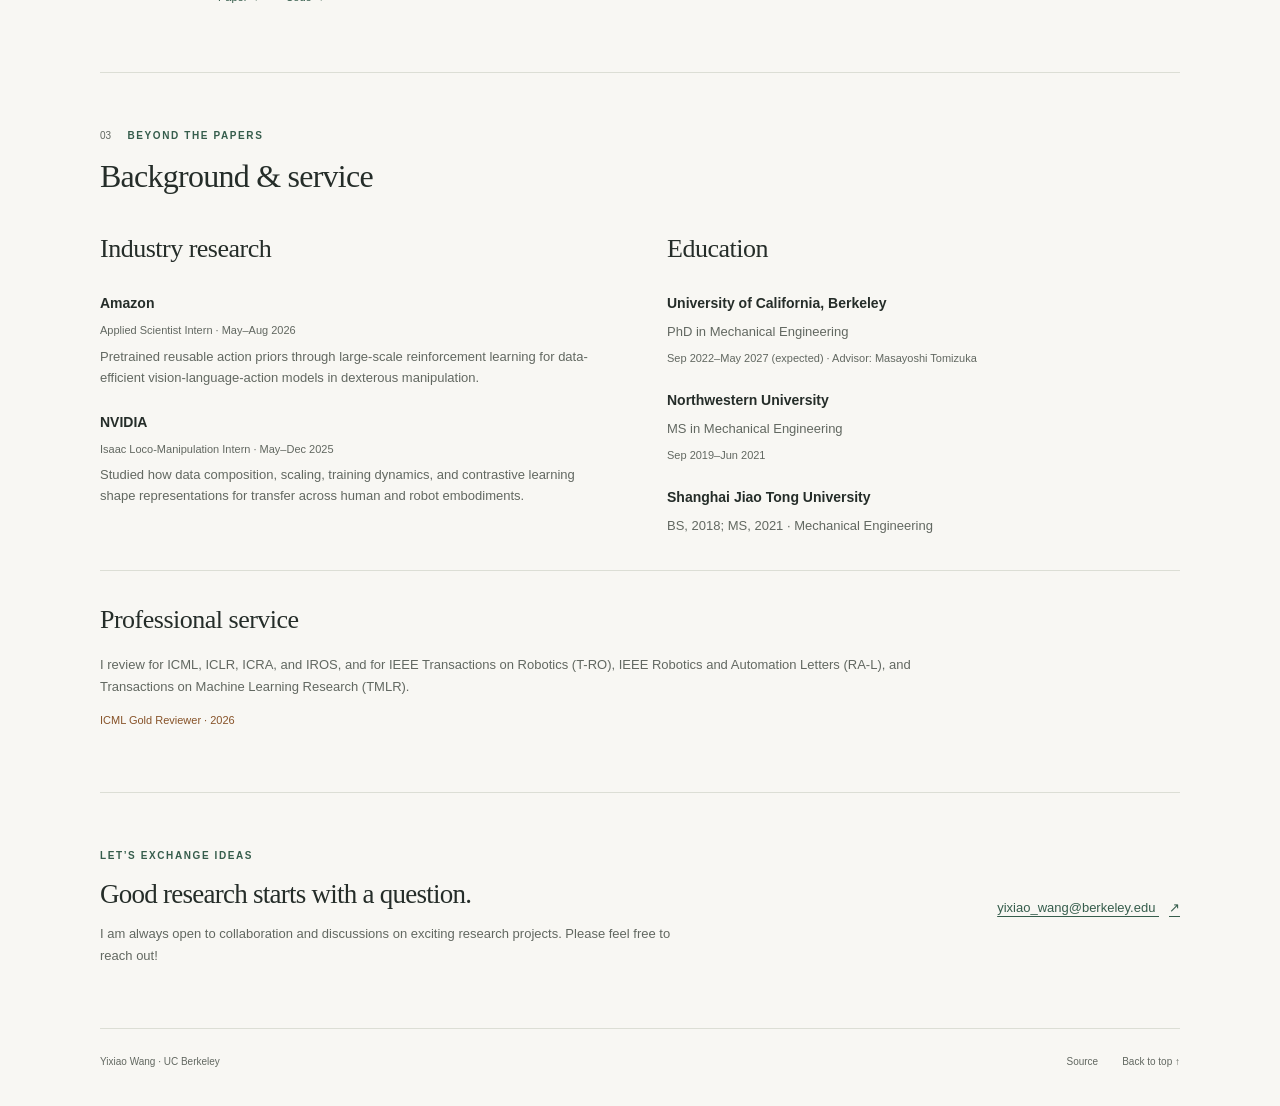
==== commit f35b0005: "[yixiao] update research, publications, and news from resume" ====
--- a/index.html
+++ b/index.html
@@ -34,7 +34,7 @@
           <p class="eyebrow">Robot learning &amp; machine learning</p>
           <h1 id="name">Yixiao Wang</h1>
           <p class="research-statement">How do robots learn<br>to <em>generalize?</em></p>
-          <p class="bio">I'm a fourth-year PhD candidate at UC Berkeley, honored to be advised by Professor <a href="https://scholar.google.com/citations?user=8m8taGEAAAAJ&amp;hl=en&amp;oi=ao">Masayoshi Tomizuka</a> and affiliated with <a href="https://bair.berkeley.edu/">Berkeley Artificial Intelligence Research (BAIR)</a>.</p>
+          <p class="bio">I'm a PhD candidate in Mechanical Engineering at UC Berkeley, advised by Professor <a href="https://scholar.google.com/citations?user=8m8taGEAAAAJ&amp;hl=en&amp;oi=ao">Masayoshi Tomizuka</a> and affiliated with <a href="https://bair.berkeley.edu/">Berkeley Artificial Intelligence Research (BAIR)</a>. I expect to graduate in May 2027.</p>
           <div class="profile-links" aria-label="Contact and profiles">
             <a href="mailto:yixiao_wang@berkeley.edu">Email <span aria-hidden="true">↗</span></a>
             <a href="https://scholar.google.com/citations?hl=en&amp;user=nUIFbw8AAAAJ">Google Scholar <span aria-hidden="true">↗</span></a>
@@ -51,14 +51,16 @@
       <section id="news" class="section news" aria-labelledby="news-heading">
         <h2 id="news-heading">Recent updates</h2>
         <ul class="news-list">
-          <li><time datetime="2026-01">Jan 2026</time><p><span class="news-tag">New</span> Two papers were submitted to <strong>ICML 2026</strong>. <a href="https://arxiv.org/abs/2602.04037">DADP</a> (<a href="https://arxiv.org/abs/2602.04037">arXiv</a>); another one arXiv coming soon!</p></li>
-          <li><time datetime="2026-01">Jan 2026</time><p><span class="news-tag">Newly accepted</span> Three papers got accepted by <strong>ICLR 2026</strong>. Check out two of them: <a href="https://gever2025.github.io/">VER project</a> / <a href="https://openreview.net/pdf?id=aoorNQFpM6">PDF</a>; <a href="https://interleave-vla.github.io/Interleave-VLA-Anonymous/">Interleave-VLA project</a> / <a href="https://openreview.net/pdf?id=ULTWUuGhC3">PDF</a>.</p></li>
-          <li><time datetime="2025-05">May 2025</time><p>One paper got selected as a <strong class="award">Best Paper Award in Automation</strong> at ICRA 2025! Congratulations to Tianqi!</p></li>
+          <li><time datetime="2026">2026</time><p>Our work on <a href="#compositional-generalization">compositional generalization in sequential robot tasks</a> is a <strong class="award">CoRL 2026 Spotlight</strong>.</p></li>
+          <li><time datetime="2026">2026</time><p><a href="#dadp">DADP</a> is accepted at <strong>ICML 2026</strong>. I also received the <strong class="award">ICML Gold Reviewer</strong> recognition.</p></li>
+          <li><time datetime="2026">2026</time><p>Three papers at <strong>ICLR 2026</strong>: <a href="#ver">VER</a>, <a href="#interleave-vla">Interleave-VLA</a>, and <a href="#mean-flow">Mean Flow Policy</a> (<strong class="award">Oral</strong>).</p></li>
         </ul>
         <details class="older-news">
           <summary>Earlier updates</summary>
           <ul class="news-list">
-            <li><time datetime="2025-05">May 2025</time><p>I started my internship at Nvidia, working on loco manipulation!</p></li>
+            <li><time datetime="2026-05">May 2026</time><p>I joined Amazon as an Applied Scientist Intern, studying reusable action priors for data-efficient vision-language-action models.</p></li>
+            <li><time datetime="2025-05">May 2025</time><p>Our <a href="#palletization">robotic palletization paper</a> received the <strong class="award">Best Paper Award in Automation</strong> at ICRA 2025. Congratulations to Tianqi!</p></li>
+            <li><time datetime="2025-05">May 2025</time><p>I joined NVIDIA as an Isaac Loco-Manipulation Intern.</p></li>
             <li><time datetime="2025-02">Feb 2025</time><p>Two papers got accepted by CVPR 2025!</p></li>
             <li><time datetime="2024-09">Sep 2024</time><p>One paper got accepted by CoRL 2024!</p></li>
             <li><time datetime="2024-07">Jul 2024</time><p>One paper got accepted by ECCV 2024!</p></li>
@@ -70,13 +72,13 @@
       <section id="research" class="section research" aria-labelledby="research-heading">
         <p class="eyebrow"><span class="section-number">01</span> Research perspective</p>
         <h2 id="research-heading">Questions that guide my work</h2>
-        <p class="section-intro">I am passionate about robotics, generative AI (with a focus on diffusion models), reasoning, and planning. My research is centered on advancing generalization capabilities in robot learning, with an emphasis on scaling through improvements in data, algorithms, and system design.</p>
+        <p class="section-intro">I study the foundations of efficient and generalizable robot learning: how data composition, learned representations, and model architectures shape what a policy can learn and transfer. My work spans compositional generalization, data-centric policy learning, and the theory and acceleration of generative models.</p>
         <div class="research-questions">
           <article>
             <span class="question-number" aria-hidden="true">i.</span>
             <h3>What makes learning generalize?</h3>
             <p>Understanding how the information in demonstrations and learned representations affects behavior beyond the training distribution.</p>
-            <a href="#generalization">Generalization &amp; learning <span aria-hidden="true">↗</span></a>
+            <a href="#compositional-generalization">Generalization &amp; learning <span aria-hidden="true">↗</span></a>
           </article>
           <article>
             <span class="question-number" aria-hidden="true">ii.</span>
@@ -103,15 +105,15 @@
         </div>
         <p class="section-intro">Three threads connecting fundamental questions to learning in the physical world.</p>
 
-        <article id="generalization" class="paper featured-paper">
-          <a class="paper-figure" href="https://arxiv.org/abs/2504.18538" aria-label="Read Generalization Capability for Imitation Learning">
-            <img src="images/generalization_gap.png" width="602" height="450" alt="Illustration of samples from a training distribution and the generalization gap" loading="lazy">
+        <article id="compositional-generalization" class="paper featured-paper">
+          <a class="paper-figure" href="https://yixiaowang7.github.io/Diagnosing_Compositional_Generalization_Robot_Page/" aria-label="Explore Diagnosing Compositional Generalization in Sequential Robot Tasks">
+            <img src="images/compositional_generalization.png" width="1500" height="619" alt="Sequential pick-and-place task in which a later instruction constrains an earlier placement" loading="lazy">
           </a>
           <div class="paper-copy">
-            <div class="paper-meta"><span class="paper-topic">Generalization</span><span>In Progress · 2025</span></div>
-            <h3><a href="https://arxiv.org/abs/2504.18538">Generalization Capability for Imitation Learning</a></h3>
-            <p class="authors"><strong>Yixiao Wang</strong></p>
-            <div class="paper-links"><a href="https://arxiv.org/abs/2504.18538">Paper <span aria-hidden="true">↗</span></a></div>
+            <div class="paper-meta"><span class="paper-topic">Generalization</span><span>CoRL · 2026 · <strong class="award">Spotlight</strong></span></div>
+            <h3><a href="https://arxiv.org/abs/2607.29687">Diagnosing Compositional Generalization in Sequential Robot Tasks</a></h3>
+            <p class="authors"><strong>Yixiao Wang</strong>, Cheng-En Wu, Lingfeng Sun, Pengcheng Wang, Xiang Ji, Boyuan Liang, Guojian Zhan, Masayoshi Tomizuka</p>
+            <div class="paper-links"><a href="https://arxiv.org/abs/2607.29687">Paper <span aria-hidden="true">↗</span></a><a href="https://yixiaowang7.github.io/Diagnosing_Compositional_Generalization_Robot_Page/">Project <span aria-hidden="true">↗</span></a></div>
           </div>
         </article>
 
@@ -120,10 +122,10 @@
             <img src="images/structure_ver.png" width="1200" height="653" alt="VER distills vision foundation models into an expert library and routes their representations for robot tasks" loading="lazy">
           </a>
           <div class="paper-copy">
-            <div class="paper-meta"><span class="paper-topic">Representation</span><span>ICLR · 2026 · Newly accepted</span></div>
-            <h3><a href="https://openreview.net/forum?id=aoorNQFpM6">VER: Vision Expert Transformer for Robot Learning via Foundation Distillation and Dynamic Routing</a></h3>
+            <div class="paper-meta"><span class="paper-topic">Representation</span><span>ICLR · 2026</span></div>
+            <h3><a href="https://arxiv.org/abs/2510.05213">VER: Vision Expert Transformer for Robot Learning via Foundation Distillation and Dynamic Routing</a></h3>
             <p class="authors"><strong>Yixiao Wang</strong>, Mingxiao Huo, Zhixuan Liang, Yushi Du, Lingfeng Sun, Haotian Lin, Jinghuan Shang, Chensheng Peng, Mohit Bansal, Mingyu Ding, Masayoshi Tomizuka</p>
-            <div class="paper-links"><a href="https://openreview.net/pdf?id=aoorNQFpM6">Paper <span aria-hidden="true">↗</span></a><a href="https://gever2025.github.io/">Project <span aria-hidden="true">↗</span></a></div>
+            <div class="paper-links"><a href="https://arxiv.org/abs/2510.05213">Paper <span aria-hidden="true">↗</span></a><a href="https://yixiaowang7.github.io/ver_page/">Project <span aria-hidden="true">↗</span></a></div>
           </div>
         </article>
 
@@ -140,18 +142,51 @@
         </article>
 
         <div class="more-publications">
-          <h3 class="subsection-title">More publications</h3>
+          <h3 class="subsection-title">More conference papers</h3>
           <p class="publication-note">* Equal contribution. † Corresponding author.</p>
           <div class="publication-list">
-            <article class="publication">
-              <p class="publication-venue">2026<span>ICLR</span><span>Newly accepted</span></p>
-              <div>
-                <h4><a href="https://openreview.net/forum?id=ULTWUuGhC3">Interleave-vla: Enhancing robot manipulation with interleaved image-text instructions</a></h4>
-                <p class="authors">Cunxin Fan, Xiaosong Jia, Yihang Sun, <strong>Yixiao Wang</strong>, Jianglan Wei, Ziyang Gong, Xiangyu Zhao, Masayoshi Tomizuka, Xue Yang, Junchi Yan, Mingyu Ding</p>
-                <div class="paper-links"><a href="https://openreview.net/pdf?id=ULTWUuGhC3">Paper <span aria-hidden="true">↗</span></a><a href="https://interleave-vla.github.io/Interleave-VLA-Anonymous/">Project <span aria-hidden="true">↗</span></a></div>
-              </div>
-            </article>
-            <article class="publication">
+            <article id="dadp" class="publication">
+              <p class="publication-venue">2026<span>ICML</span></p>
+              <div>
+                <h4><a href="https://arxiv.org/abs/2602.04037">DADP: Domain Adaptive Diffusion Policy</a></h4>
+                <p class="authors">Pengcheng Wang*, Qinghang Liu*, Haotian Lin, Yiheng Li, Guojian Zhan, Masayoshi Tomizuka, <strong>Yixiao Wang</strong></p>
+                <div class="paper-links"><a href="https://arxiv.org/abs/2602.04037">Paper <span aria-hidden="true">↗</span></a><a href="https://outsider86.github.io/DomainAdaptiveDiffusionPolicy/">Project <span aria-hidden="true">↗</span></a></div>
+              </div>
+            </article>
+            <article id="interleave-vla" class="publication">
+              <p class="publication-venue">2026<span>ICLR</span></p>
+              <div>
+                <h4><a href="https://proceedings.iclr.cc/paper_files/paper/2026/hash/444876e32cba0408c63f5295481cfe20-Abstract-Conference.html">Interleave-VLA: Enhancing Robot Manipulation with Image-Text Interleaved Instructions</a></h4>
+                <p class="authors">Cunxin Fan*, Xiaosong Jia*, Yihang Sun, <strong>Yixiao Wang</strong>, Jianglan Wei, Ziyang Gong, Xiangyu Zhao, Masayoshi Tomizuka, Xue Yang, Junchi Yan, Mingyu Ding</p>
+                <div class="paper-links"><a href="https://proceedings.iclr.cc/paper_files/paper/2026/hash/444876e32cba0408c63f5295481cfe20-Abstract-Conference.html">Paper <span aria-hidden="true">↗</span></a><a href="https://arxiv.org/abs/2505.02152">arXiv <span aria-hidden="true">↗</span></a><a href="https://interleave-vla.github.io/Interleave-VLA-Anonymous/">Project <span aria-hidden="true">↗</span></a></div>
+              </div>
+            </article>
+            <article id="mean-flow" class="publication">
+              <p class="publication-venue">2026<span>ICLR</span></p>
+              <div>
+                <h4><a href="https://proceedings.iclr.cc/paper_files/paper/2026/hash/fe7f375ef01e43f17d2c32b28a176577-Abstract-Conference.html">Mean Flow Policy with Instantaneous Velocity Constraint for One-step Action Generation</a></h4>
+                <p class="authors">Guojian Zhan*, Letian Tao*, Pengcheng Wang, <strong>Yixiao Wang</strong>, Yuxin Chen, Yiheng Li, Hongyang Li, Masayoshi Tomizuka, Shengbo Li</p>
+                <p class="award">Oral presentation</p>
+                <div class="paper-links"><a href="https://proceedings.iclr.cc/paper_files/paper/2026/hash/fe7f375ef01e43f17d2c32b28a176577-Abstract-Conference.html">Paper <span aria-hidden="true">↗</span></a><a href="https://arxiv.org/abs/2602.13810">arXiv <span aria-hidden="true">↗</span></a></div>
+              </div>
+            </article>
+            <article id="dexhanddiff" class="publication">
+              <p class="publication-venue">2025<span>CVPR</span></p>
+              <div>
+                <h4><a href="https://openaccess.thecvf.com/content/CVPR2025/html/Liang_DexHandDiff_Interaction-aware_Diffusion_Planning_for_Adaptive_Dexterous_Manipulation_CVPR_2025_paper.html">DexHandDiff: Interaction-aware Diffusion Planning for Adaptive Dexterous Manipulation</a></h4>
+                <p class="authors">Zhixuan Liang, Yao Mu, <strong>Yixiao Wang</strong>, Tianxing Chen, Wenqi Shao, Wei Zhan, Masayoshi Tomizuka, Ping Luo, Mingyu Ding</p>
+                <div class="paper-links"><a href="https://openaccess.thecvf.com/content/CVPR2025/html/Liang_DexHandDiff_Interaction-aware_Diffusion_Planning_for_Adaptive_Dexterous_Manipulation_CVPR_2025_paper.html">Paper <span aria-hidden="true">↗</span></a><a href="https://dexdiffuser.github.io/">Project <span aria-hidden="true">↗</span></a></div>
+              </div>
+            </article>
+            <article id="desire-gs" class="publication">
+              <p class="publication-venue">2025<span>CVPR</span></p>
+              <div>
+                <h4><a href="https://openaccess.thecvf.com/content/CVPR2025/html/Peng_DeSiRe-GS_4D_Street_Gaussians_for_Static-Dynamic_Decomposition_and_Surface_Reconstruction_CVPR_2025_paper.html">DeSiRe-GS: 4D Street Gaussians for Static-Dynamic Decomposition and Surface Reconstruction for Urban Driving Scenes</a></h4>
+                <p class="authors">Chensheng Peng*, Chengwei Zhang*, <strong>Yixiao Wang</strong>, Chenfeng Xu, Yichen Xie, Wenzhao Zheng, Kurt Keutzer, Masayoshi Tomizuka, Wei Zhan</p>
+                <div class="paper-links"><a href="https://openaccess.thecvf.com/content/CVPR2025/html/Peng_DeSiRe-GS_4D_Street_Gaussians_for_Static-Dynamic_Decomposition_and_Surface_Reconstruction_CVPR_2025_paper.html">Paper <span aria-hidden="true">↗</span></a><a href="https://github.com/chengweialan/DeSiRe-GS">Code <span aria-hidden="true">↗</span></a></div>
+              </div>
+            </article>
+            <article id="palletization" class="publication">
               <p class="publication-venue">2025<span>ICRA</span></p>
               <div>
                 <h4><a href="https://arxiv.org/abs/2502.13443">Physics-Aware Robotic Palletization with Online Masking Inference</a></h4>
@@ -160,48 +195,100 @@
                 <div class="paper-links"><a href="https://arxiv.org/abs/2502.13443">Paper <span aria-hidden="true">↗</span></a></div>
               </div>
             </article>
-            <article class="publication">
-              <p class="publication-venue">2025<span>CVPR</span></p>
-              <div>
-                <h4><a href="https://dexdiffuser.github.io/">DexDiffuser: Interaction-aware Diffusion Planning for Adaptive Dexterous Manipulation</a></h4>
-                <p class="authors">Zhixuan Liang, Yao Mu, <strong>Yixiao Wang</strong>, Tianxing Chen, Wenqi Shao, Wei Zhan, Masayoshi Tomizuka, Ping Luo, Mingyu Ding</p>
-                <div class="paper-links"><a href="https://dexdiffuser.github.io/public/CVPR25_DexDiffuser.pdf">Paper <span aria-hidden="true">↗</span></a><a href="https://dexdiffuser.github.io/">Project <span aria-hidden="true">↗</span></a></div>
-              </div>
-            </article>
-            <article class="publication">
-              <p class="publication-venue">2025<span>CVPR</span></p>
-              <div>
-                <h4><a href="https://arxiv.org/abs/2411.11921">DeSiRe-GS: 4D Street Gaussians for Static-Dynamic Decomposition and Surface Reconstruction for Urban Driving Scenes</a></h4>
-                <p class="authors">Chensheng Peng*, Chengwei Zhang*, <strong>Yixiao Wang</strong>, Chenfeng Xu, Yichen Xie, Wenzhao Zheng, Kurt Keutzer, Masayoshi Tomizuka, Wei Zhan</p>
-                <div class="paper-links"><a href="https://arxiv.org/abs/2411.11921">Paper <span aria-hidden="true">↗</span></a><a href="https://github.com/chengweialan/DeSiRe-GS">Code <span aria-hidden="true">↗</span></a></div>
-              </div>
-            </article>
-            <article class="publication">
-              <p class="publication-venue">2025<span>Under Review</span></p>
+            <article id="efficient-locomotion" class="publication">
+              <p class="publication-venue">2025<span>ICRA</span></p>
+              <div>
+                <h4><a href="https://hybrid-robotics.berkeley.edu/publications/ICRA2025_Energy_Efficient_Quadruped_Locomotion.pdf">Adaptive Energy Regularization for Autonomous Gait Transition and Energy-Efficient Quadruped Locomotion</a></h4>
+                <p class="authors">Boyuan Liang*, Lingfeng Sun*, Xinghao Zhu*, Bike Zhang, Ziyin Xiong, <strong>Yixiao Wang</strong>, Chenran Li, Koushil Sreenath, Masayoshi Tomizuka</p>
+                <div class="paper-links"><a href="https://hybrid-robotics.berkeley.edu/publications/ICRA2025_Energy_Efficient_Quadruped_Locomotion.pdf">Paper <span aria-hidden="true">↗</span></a><a href="https://sites.google.com/berkeley.edu/efficient-locomotion">Project <span aria-hidden="true">↗</span></a></div>
+              </div>
+            </article>
+            <article id="opttrajdiff" class="publication">
+              <p class="publication-venue">2024<span>ECCV</span></p>
+              <div>
+                <h4><a href="https://arxiv.org/abs/2408.00766">Optimizing Diffusion Models for Joint Trajectory Prediction and Controllable Generation</a></h4>
+                <p class="authors"><strong>Yixiao Wang</strong>, Chen Tang, Lingfeng Sun, Simone Rossi, Yichen Xie, Chensheng Peng, Thomas Hannagan, Stefano Sabatini, Nicola Poerio, Masayoshi Tomizuka, Wei Zhan</p>
+                <div class="paper-links"><a href="https://arxiv.org/abs/2408.00766">Paper <span aria-hidden="true">↗</span></a><a href="https://yixiaowang7.github.io/OptTrajDiff_Page/">Project <span aria-hidden="true">↗</span></a></div>
+              </div>
+            </article>
+            <article id="joint-trajectory" class="publication">
+              <p class="publication-venue">2024<span>IROS</span></p>
+              <div>
+                <h4><a href="https://arxiv.org/abs/2404.00237">Joint Pedestrian Trajectory Prediction through Posterior Sampling</a></h4>
+                <p class="authors">Haotian Lin, <strong>Yixiao Wang†</strong>, Mingxiao Huo, Chensheng Peng, Zhiyuan Liu, Masayoshi Tomizuka</p>
+                <div class="paper-links"><a href="https://arxiv.org/abs/2404.00237">Paper <span aria-hidden="true">↗</span></a></div>
+              </div>
+            </article>
+          </div>
+        </div>
+
+        <div class="more-publications">
+          <h3 class="subsection-title">Journal &amp; workshop papers</h3>
+          <div class="publication-list">
+            <article id="teleoperation" class="publication">
+              <p class="publication-venue">2026<span>IEEE/ASME T-Mech</span><span>Early access</span></p>
+              <div>
+                <h4><a href="https://doi.org/10.1109/TMECH.2026.3682948">Singularity-Avoidant Motion Mappings for Pose-Tracking Teleoperation With Operational Jacobian Analysis</a></h4>
+                <p class="authors">Jianshu Zhou*, Boyuan Liang*, Junda Huang, Hanyu Zhang, Ian Zhang, <strong>Yixiao Wang</strong>, Pieter Abbeel, Masayoshi Tomizuka</p>
+                <div class="paper-links"><a href="https://doi.org/10.1109/TMECH.2026.3682948">Paper <span aria-hidden="true">↗</span></a></div>
+              </div>
+            </article>
+            <article id="hydraulic-gripper" class="publication">
+              <p class="publication-venue">2026<span>ICRA Space Robotics Workshop</span></p>
+              <div>
+                <h4><a href="https://arxiv.org/abs/2605.17851">A Dexterous and Compliant Gripper With Soft Hydraulic Actuation for Microgravity Manipulation</a></h4>
+                <p class="authors">William Su, Jordan Kam, <strong>Yixiao Wang</strong>, Jianshu Zhou</p>
+                <div class="paper-links"><a href="https://arxiv.org/abs/2605.17851">Paper <span aria-hidden="true">↗</span></a></div>
+              </div>
+            </article>
+          </div>
+        </div>
+
+        <div class="more-publications">
+          <h3 class="subsection-title">Preprints</h3>
+          <div class="publication-list">
+            <article id="astrobee" class="publication">
+              <p class="publication-venue">2026<span>Preprint</span></p>
+              <div>
+                <h4><a href="https://arxiv.org/abs/2609.25614">A Deployable Four-Finger Payload for Teleoperated Free-Flying Manipulation with Astrobee</a></h4>
+                <p class="authors">William Su, Jordan Kam, Yunosuke Nakamura, <strong>Yixiao Wang</strong>, Jianshu Zhou, Masayoshi Tomizuka</p>
+                <div class="paper-links"><a href="https://arxiv.org/abs/2609.25614">Paper <span aria-hidden="true">↗</span></a></div>
+              </div>
+            </article>
+            <article id="dual-opposition" class="publication">
+              <p class="publication-venue">2026<span>Preprint</span></p>
+              <div>
+                <h4><a href="https://arxiv.org/abs/2609.22871">A Reconfigurable Dual-Opposition Architecture for Single-Hand Assembly and Manipulation</a></h4>
+                <p class="authors">William Su, Yunosuke Nakamura, <strong>Yixiao Wang</strong>, Yitong Li, Mingrui Yu, Huanan Qi, Boyuan Liang, Masayoshi Tomizuka, Jianshu Zhou</p>
+                <div class="paper-links"><a href="https://arxiv.org/abs/2609.22871">Paper <span aria-hidden="true">↗</span></a></div>
+              </div>
+            </article>
+            <article id="multicamera" class="publication">
+              <p class="publication-venue">2026<span>Preprint</span></p>
+              <div>
+                <h4><a href="https://arxiv.org/abs/2604.00557">Multi-Camera View Scaling for Data-Efficient Robot Imitation Learning</a></h4>
+                <p class="authors">Yichen Xie, <strong>Yixiao Wang</strong>, Shuqi Zhao, Cheng-En Wu, Masayoshi Tomizuka, Jianwen Xie, Hao-Shu Fang</p>
+                <div class="paper-links"><a href="https://arxiv.org/abs/2604.00557">Paper <span aria-hidden="true">↗</span></a><a href="https://yichen928.github.io/robot_multiview/">Project <span aria-hidden="true">↗</span></a></div>
+              </div>
+            </article>
+            <article id="generalization" class="publication">
+              <p class="publication-venue">2025<span>Preprint</span></p>
+              <div>
+                <h4><a href="https://arxiv.org/abs/2504.18538">Generalization Capability for Imitation Learning</a></h4>
+                <p class="authors"><strong>Yixiao Wang</strong></p>
+                <div class="paper-links"><a href="https://arxiv.org/abs/2504.18538">Paper <span aria-hidden="true">↗</span></a></div>
+              </div>
+            </article>
+            <article id="imagined-potential-games" class="publication">
+              <p class="publication-venue">2024<span>Preprint</span></p>
               <div>
                 <h4><a href="https://arxiv.org/abs/2411.03669">Imagined Potential Games: A Framework for Simulating, Learning and Evaluating Interactive Behaviors</a></h4>
                 <p class="authors">Lingfeng Sun, <strong>Yixiao Wang</strong>, Pin-Yun Hung, Changhao Wang, Xiang Zhang, Zhuo Xu, Masayoshi Tomizuka</p>
                 <div class="paper-links"><a href="https://arxiv.org/abs/2411.03669">Paper <span aria-hidden="true">↗</span></a><a href="https://sites.google.com/view/simulate-learn-interact">Project <span aria-hidden="true">↗</span></a><a href="images/ipg_2.mp4">Demo <span aria-hidden="true">↗</span></a></div>
               </div>
             </article>
-            <article class="publication">
-              <p class="publication-venue">2024<span>ECCV</span></p>
-              <div>
-                <h4><a href="https://arxiv.org/abs/2408.00766">OptTrajDiff: Optimizing Diffusion Models for Joint Trajectory Prediction and Controllable Generation</a></h4>
-                <p class="authors"><strong>Yixiao Wang</strong>, Chen Tang, Lingfeng Sun, Simone Rossi, Yichen Xie, Chensheng Peng, Thomas Hannagan, Stefano Sabatini, Nicola Poerio, Masayoshi Tomizuka, Wei Zhan</p>
-                <div class="paper-links"><a href="https://arxiv.org/abs/2408.00766">Paper <span aria-hidden="true">↗</span></a><a href="https://yixiaowang7.github.io/OptTrajDiff_Page/">Project <span aria-hidden="true">↗</span></a></div>
-              </div>
-            </article>
-            <article class="publication">
-              <p class="publication-venue">2024<span>IROS</span></p>
-              <div>
-                <h4><a href="https://arxiv.org/abs/2404.00237">Joint Pedestrian Trajectory Prediction through Posterior Sampling</a></h4>
-                <p class="authors">Haotian Lin, <strong>Yixiao Wang†</strong>, Mingxiao Huo, Chensheng Peng, Zhiyuan Liu, Masayoshi Tomizuka</p>
-                <div class="paper-links"><a href="https://arxiv.org/abs/2404.00237">Paper <span aria-hidden="true">↗</span></a></div>
-              </div>
-            </article>
-            <article class="publication">
-              <p class="publication-venue">2024<span>arXiv</span></p>
+            <article id="composition-vl" class="publication">
+              <p class="publication-venue">2024<span>Preprint</span></p>
               <div>
                 <h4><a href="https://arxiv.org/abs/2406.18591">Composition Vision-Language Understanding via Segment and Depth Anything Model</a></h4>
                 <p class="authors">Mingxiao Huo, Pengliang Ji, Haotian Lin, Junchen Liu, <strong>Yixiao Wang</strong>, Yijun Chen</p>
@@ -209,6 +296,48 @@
               </div>
             </article>
           </div>
+        </div>
+      </section>
+
+      <section id="background" class="section" aria-labelledby="background-heading">
+        <p class="eyebrow"><span class="section-number">03</span> Beyond the papers</p>
+        <h2 id="background-heading">Background &amp; service</h2>
+        <div class="background-grid">
+          <div>
+            <h3 class="subsection-title">Industry research</h3>
+            <article class="background-entry">
+              <h4>Amazon</h4>
+              <p class="background-meta">Applied Scientist Intern · May–Aug 2026</p>
+              <p>Pretrained reusable action priors through large-scale reinforcement learning for data-efficient vision-language-action models in dexterous manipulation.</p>
+            </article>
+            <article class="background-entry">
+              <h4>NVIDIA</h4>
+              <p class="background-meta">Isaac Loco-Manipulation Intern · May–Dec 2025</p>
+              <p>Studied how data composition, scaling, training dynamics, and contrastive learning shape representations for transfer across human and robot embodiments.</p>
+            </article>
+          </div>
+          <div>
+            <h3 class="subsection-title">Education</h3>
+            <article class="background-entry">
+              <h4>University of California, Berkeley</h4>
+              <p>PhD in Mechanical Engineering</p>
+              <p class="background-meta">Sep 2022–May 2027 (expected) · Advisor: Masayoshi Tomizuka</p>
+            </article>
+            <article class="background-entry">
+              <h4>Northwestern University</h4>
+              <p>MS in Mechanical Engineering</p>
+              <p class="background-meta">Sep 2019–Jun 2021</p>
+            </article>
+            <article class="background-entry">
+              <h4>Shanghai Jiao Tong University</h4>
+              <p>BS, 2018; MS, 2021 · Mechanical Engineering</p>
+            </article>
+          </div>
+        </div>
+        <div class="service">
+          <h3 class="subsection-title">Professional service</h3>
+          <p>I review for ICML, ICLR, ICRA, and IROS, and for IEEE Transactions on Robotics (T-RO), IEEE Robotics and Automation Letters (RA-L), and Transactions on Machine Learning Research (TMLR).</p>
+          <p><strong class="award">ICML Gold Reviewer · 2026</strong></p>
         </div>
       </section>
 
--- a/stylesheet.css
+++ b/stylesheet.css
@@ -105,12 +105,19 @@
 .news-list li { display: grid; grid-template-columns: 100px minmax(0, 1fr); gap: 26px; padding-block: 9px; }
 .news-list time { color: var(--muted); font-size: 12px; padding-top: 2px; font-variant-numeric: tabular-nums; }
 .news-list p { font-size: 14px; }
-.news-tag { color: var(--accent); font-size: 11px; font-weight: 600; margin-right: 5px; }
 .news-list .award { font-size: inherit; }
 .news-list a { text-decoration-color: #a4afa2; }
 .older-news { margin: 8px 0 0 126px; }
 .older-news summary { width: fit-content; color: var(--accent); font-size: 12px; cursor: pointer; padding-block: 6px; }
 .older-news .news-list { margin: 10px 0 0 -126px; }
+
+.background-grid { display: grid; grid-template-columns: repeat(2, minmax(0, 1fr)); gap: 54px; margin-top: 32px; }
+.background-entry { margin-top: 22px; }
+.background-entry h4 { font-size: 14px; font-weight: 600; }
+.background-entry p, .service p { color: var(--muted); font-size: 13px; margin-top: 6px; }
+.background-entry .background-meta { font-size: 11px; }
+.service { margin-top: 34px; padding-top: 28px; border-top: 1px solid var(--line); }
+.service p { max-width: 820px; margin-top: 12px; }
 
 .contact { display: flex; align-items: center; justify-content: space-between; gap: 45px; }
 .contact h2 { font-size: 27px; }
@@ -165,7 +172,7 @@
   .authors { font-size: 12px; }
   .more-publications { margin-top: 32px; }
   .publication { grid-template-columns: 1fr; gap: 8px; padding-block: 22px; }
-  .publication-venue { display: flex; align-items: baseline; gap: 12px; }
+  .publication-venue { display: flex; flex-wrap: wrap; align-items: baseline; gap: 6px 12px; }
   .publication-venue span { margin: 0; }
   .publication h4 { font-size: 15px; }
   .news { padding-block: 26px 30px; }
@@ -174,6 +181,7 @@
   .news-list p { font-size: 13px; }
   .older-news { margin-left: 89px; }
   .older-news .news-list { margin-left: -89px; }
+  .background-grid { grid-template-columns: 1fr; gap: 32px; margin-top: 28px; }
   .contact h2 { font-size: 27px; }
   .contact-link { white-space: normal; overflow-wrap: anywhere; }
   .site-footer { font-size: 10px; gap: 16px; }
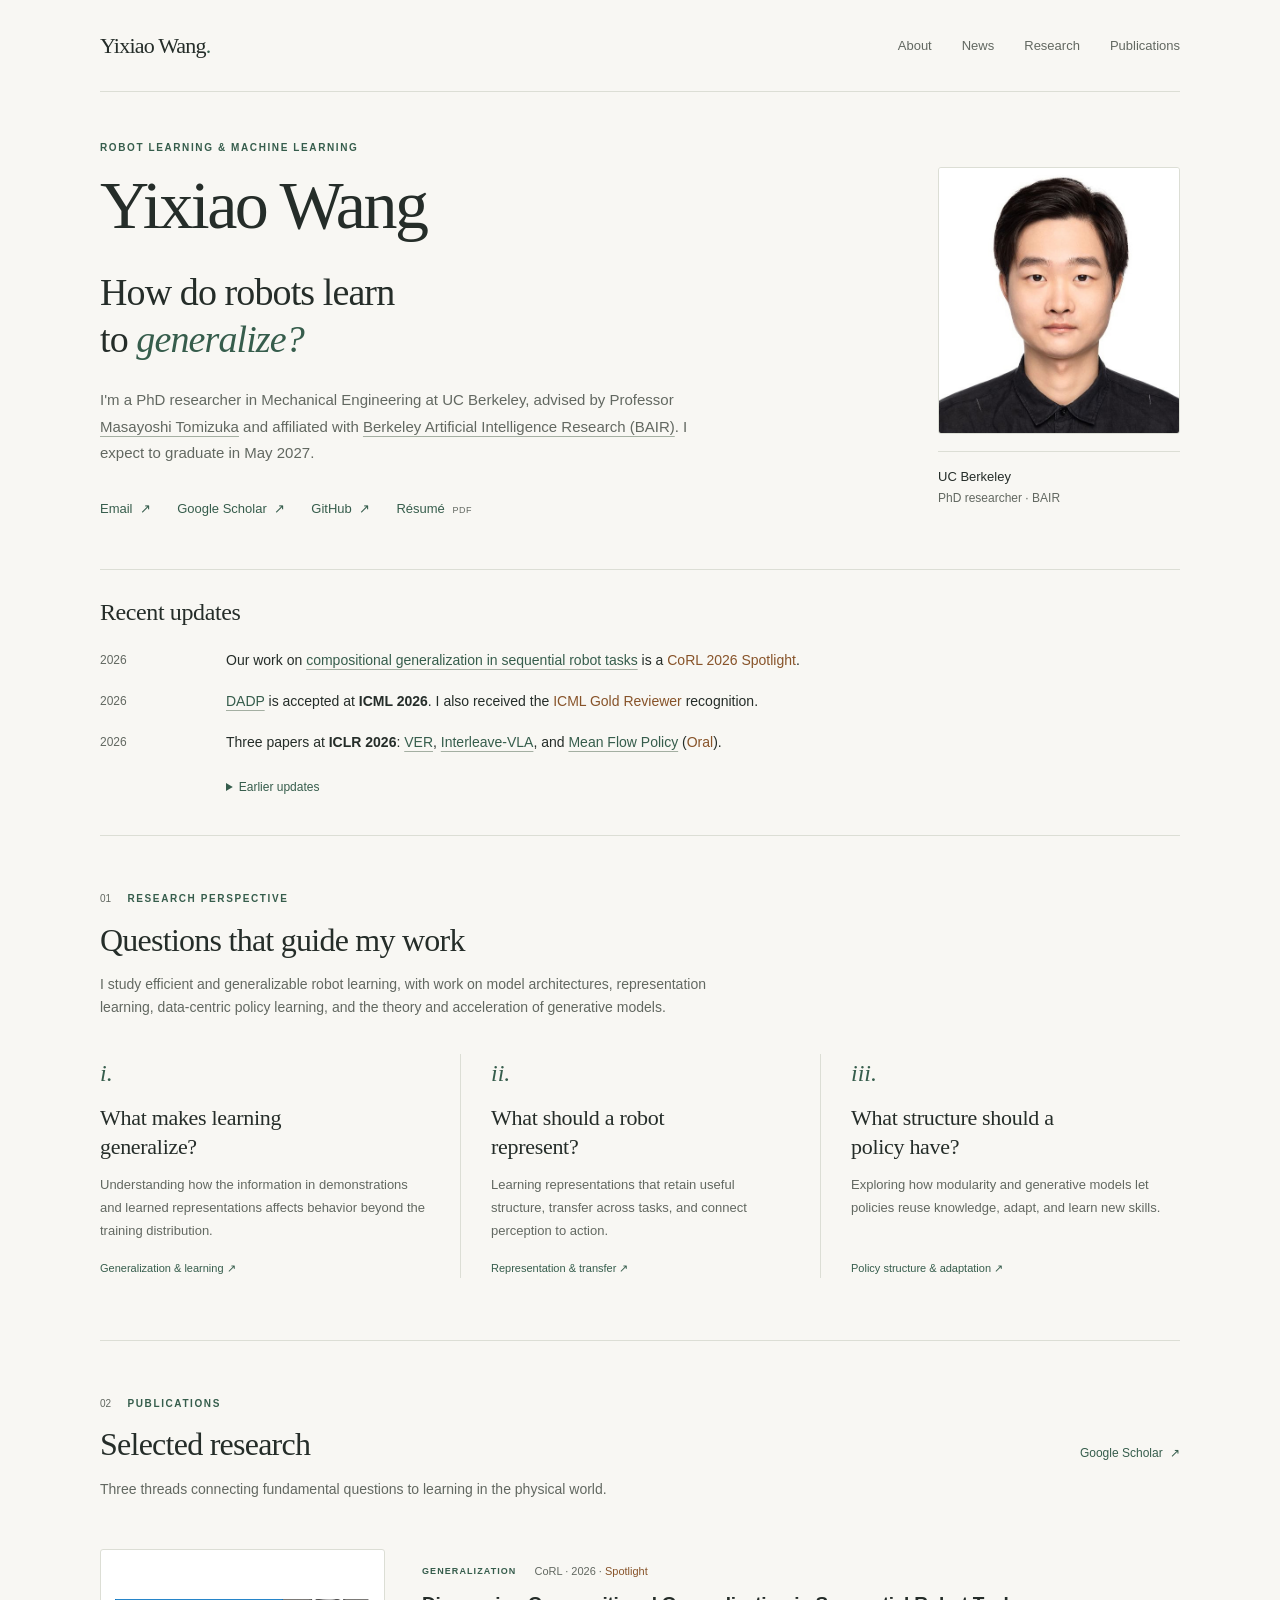
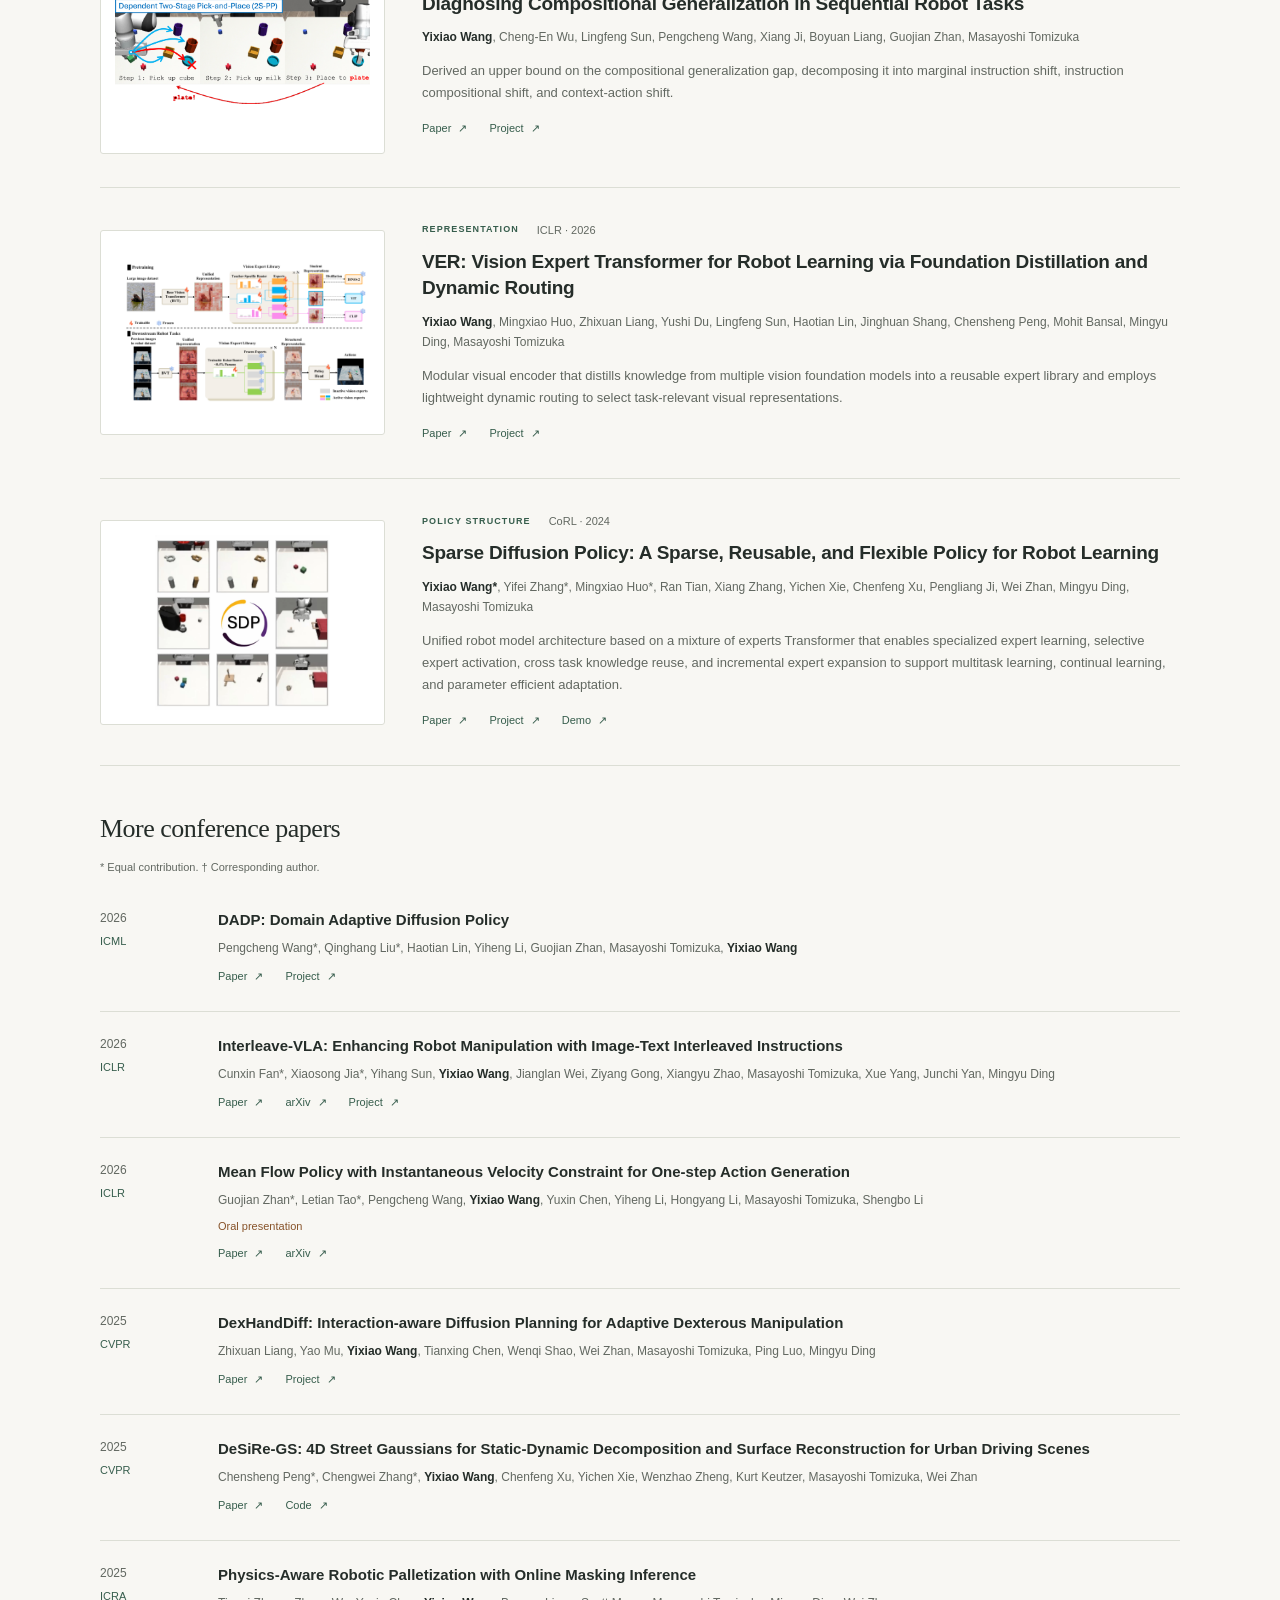
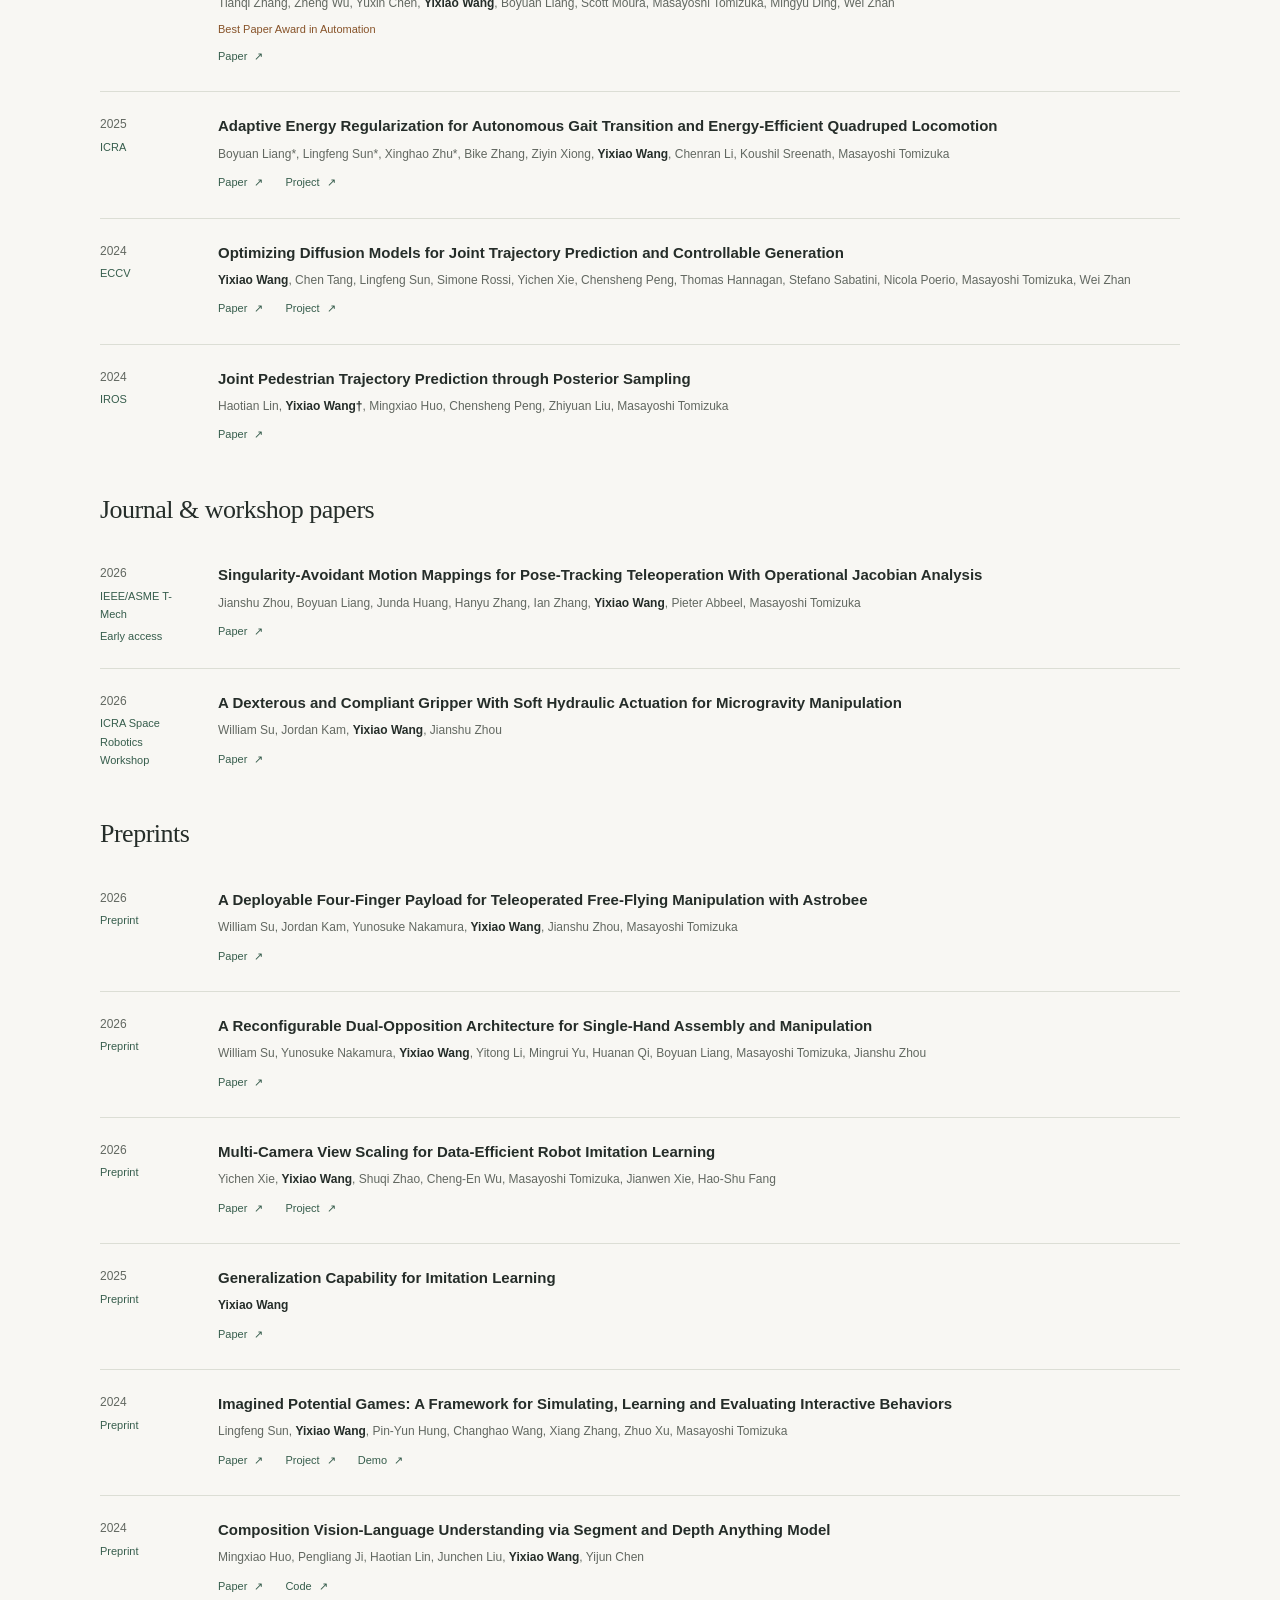
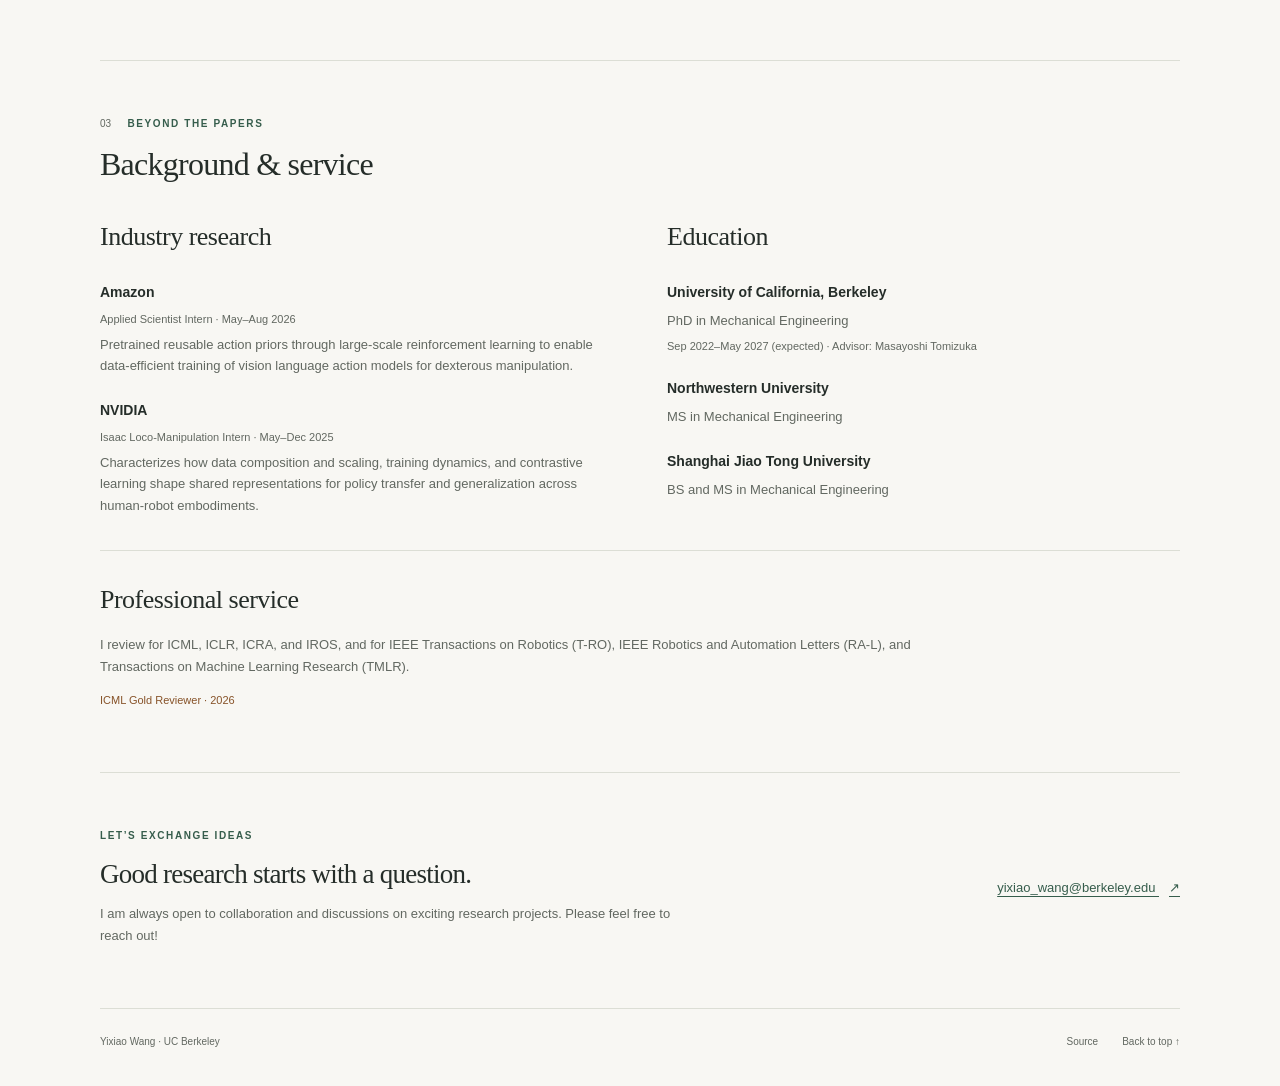
==== commit 8be824e1: "[yixiao] sync personal page with updated resume" ====
--- a/index.html
+++ b/index.html
@@ -5,11 +5,11 @@
     <meta name="viewport" content="width=device-width, initial-scale=1">
     <title>Yixiao Wang | Robot Learning</title>
     <meta name="author" content="Yixiao Wang">
-    <meta name="description" content="Yixiao Wang is a PhD candidate at UC Berkeley studying fundamental problems in robot learning, representation learning, and generalization.">
+    <meta name="description" content="Yixiao Wang is a PhD researcher at UC Berkeley studying efficient and generalizable robot learning, with work on model architectures, representation learning, data-centric policy learning, and the theory and acceleration of generative models.">
     <meta name="theme-color" content="#f8f7f3">
     <meta property="og:type" content="website">
     <meta property="og:title" content="Yixiao Wang | Robot Learning">
-    <meta property="og:description" content="Understanding the principles behind learning and generalization. Research in robot learning at UC Berkeley.">
+    <meta property="og:description" content="Efficient and generalizable robot learning at UC Berkeley: model architectures, representation learning, data-centric policy learning, and the theory and acceleration of generative models.">
     <meta property="og:url" content="https://yixiaowang7.github.io/">
     <meta property="og:image" content="https://yixiaowang7.github.io/images/YixiaoWang.jpg">
     <link rel="canonical" href="https://yixiaowang7.github.io/">
@@ -34,17 +34,17 @@
           <p class="eyebrow">Robot learning &amp; machine learning</p>
           <h1 id="name">Yixiao Wang</h1>
           <p class="research-statement">How do robots learn<br>to <em>generalize?</em></p>
-          <p class="bio">I'm a PhD candidate in Mechanical Engineering at UC Berkeley, advised by Professor <a href="https://scholar.google.com/citations?user=8m8taGEAAAAJ&amp;hl=en&amp;oi=ao">Masayoshi Tomizuka</a> and affiliated with <a href="https://bair.berkeley.edu/">Berkeley Artificial Intelligence Research (BAIR)</a>. I expect to graduate in May 2027.</p>
+          <p class="bio">I'm a PhD researcher in Mechanical Engineering at UC Berkeley, advised by Professor <a href="https://scholar.google.com/citations?user=8m8taGEAAAAJ&amp;hl=en&amp;oi=ao">Masayoshi Tomizuka</a> and affiliated with <a href="https://bair.berkeley.edu/">Berkeley Artificial Intelligence Research (BAIR)</a>. I expect to graduate in May 2027.</p>
           <div class="profile-links" aria-label="Contact and profiles">
             <a href="mailto:yixiao_wang@berkeley.edu">Email <span aria-hidden="true">↗</span></a>
             <a href="https://scholar.google.com/citations?hl=en&amp;user=nUIFbw8AAAAJ">Google Scholar <span aria-hidden="true">↗</span></a>
             <a href="https://github.com/yixiaowang7">GitHub <span aria-hidden="true">↗</span></a>
-            <a href="data/YixiaoWang_CV.pdf">CV <span class="file-type">PDF</span></a>
+            <a href="data/YixiaoWang_CV.pdf">Résumé <span class="file-type">PDF</span></a>
           </div>
         </div>
         <figure class="portrait">
           <img src="images/YixiaoWang.jpg" width="545" height="600" alt="Portrait of Yixiao Wang" fetchpriority="high">
-          <figcaption><span>UC Berkeley</span><span>PhD candidate · BAIR</span></figcaption>
+          <figcaption><span>UC Berkeley</span><span>PhD researcher · BAIR</span></figcaption>
         </figure>
       </section>
 
@@ -72,7 +72,7 @@
       <section id="research" class="section research" aria-labelledby="research-heading">
         <p class="eyebrow"><span class="section-number">01</span> Research perspective</p>
         <h2 id="research-heading">Questions that guide my work</h2>
-        <p class="section-intro">I study the foundations of efficient and generalizable robot learning: how data composition, learned representations, and model architectures shape what a policy can learn and transfer. My work spans compositional generalization, data-centric policy learning, and the theory and acceleration of generative models.</p>
+        <p class="section-intro">I study efficient and generalizable robot learning, with work on model architectures, representation learning, data-centric policy learning, and the theory and acceleration of generative models.</p>
         <div class="research-questions">
           <article>
             <span class="question-number" aria-hidden="true">i.</span>
@@ -113,6 +113,7 @@
             <div class="paper-meta"><span class="paper-topic">Generalization</span><span>CoRL · 2026 · <strong class="award">Spotlight</strong></span></div>
             <h3><a href="https://arxiv.org/abs/2607.29687">Diagnosing Compositional Generalization in Sequential Robot Tasks</a></h3>
             <p class="authors"><strong>Yixiao Wang</strong>, Cheng-En Wu, Lingfeng Sun, Pengcheng Wang, Xiang Ji, Boyuan Liang, Guojian Zhan, Masayoshi Tomizuka</p>
+            <p class="paper-summary">Derived an upper bound on the compositional generalization gap, decomposing it into marginal instruction shift, instruction compositional shift, and context-action shift.</p>
             <div class="paper-links"><a href="https://arxiv.org/abs/2607.29687">Paper <span aria-hidden="true">↗</span></a><a href="https://yixiaowang7.github.io/Diagnosing_Compositional_Generalization_Robot_Page/">Project <span aria-hidden="true">↗</span></a></div>
           </div>
         </article>
@@ -125,6 +126,7 @@
             <div class="paper-meta"><span class="paper-topic">Representation</span><span>ICLR · 2026</span></div>
             <h3><a href="https://arxiv.org/abs/2510.05213">VER: Vision Expert Transformer for Robot Learning via Foundation Distillation and Dynamic Routing</a></h3>
             <p class="authors"><strong>Yixiao Wang</strong>, Mingxiao Huo, Zhixuan Liang, Yushi Du, Lingfeng Sun, Haotian Lin, Jinghuan Shang, Chensheng Peng, Mohit Bansal, Mingyu Ding, Masayoshi Tomizuka</p>
+            <p class="paper-summary">Modular visual encoder that distills knowledge from multiple vision foundation models into a reusable expert library and employs lightweight dynamic routing to select task-relevant visual representations.</p>
             <div class="paper-links"><a href="https://arxiv.org/abs/2510.05213">Paper <span aria-hidden="true">↗</span></a><a href="https://yixiaowang7.github.io/ver_page/">Project <span aria-hidden="true">↗</span></a></div>
           </div>
         </article>
@@ -137,6 +139,7 @@
             <div class="paper-meta"><span class="paper-topic">Policy structure</span><span>CoRL · 2024</span></div>
             <h3><a href="https://arxiv.org/abs/2407.01531">Sparse Diffusion Policy: A Sparse, Reusable, and Flexible Policy for Robot Learning</a></h3>
             <p class="authors"><strong>Yixiao Wang*</strong>, Yifei Zhang*, Mingxiao Huo*, Ran Tian, Xiang Zhang, Yichen Xie, Chenfeng Xu, Pengliang Ji, Wei Zhan, Mingyu Ding, Masayoshi Tomizuka</p>
+            <p class="paper-summary">Unified robot model architecture based on a mixture of experts Transformer that enables specialized expert learning, selective expert activation, cross task knowledge reuse, and incremental expert expansion to support multitask learning, continual learning, and parameter efficient adaptation.</p>
             <div class="paper-links"><a href="https://arxiv.org/abs/2407.01531">Paper <span aria-hidden="true">↗</span></a><a href="https://forrest-110.github.io/sparse_diffusion_policy/">Project <span aria-hidden="true">↗</span></a><a href="images/sdp.mp4">Demo <span aria-hidden="true">↗</span></a></div>
           </div>
         </article>
@@ -229,7 +232,7 @@
               <p class="publication-venue">2026<span>IEEE/ASME T-Mech</span><span>Early access</span></p>
               <div>
                 <h4><a href="https://doi.org/10.1109/TMECH.2026.3682948">Singularity-Avoidant Motion Mappings for Pose-Tracking Teleoperation With Operational Jacobian Analysis</a></h4>
-                <p class="authors">Jianshu Zhou*, Boyuan Liang*, Junda Huang, Hanyu Zhang, Ian Zhang, <strong>Yixiao Wang</strong>, Pieter Abbeel, Masayoshi Tomizuka</p>
+                <p class="authors">Jianshu Zhou, Boyuan Liang, Junda Huang, Hanyu Zhang, Ian Zhang, <strong>Yixiao Wang</strong>, Pieter Abbeel, Masayoshi Tomizuka</p>
                 <div class="paper-links"><a href="https://doi.org/10.1109/TMECH.2026.3682948">Paper <span aria-hidden="true">↗</span></a></div>
               </div>
             </article>
@@ -308,12 +311,12 @@
             <article class="background-entry">
               <h4>Amazon</h4>
               <p class="background-meta">Applied Scientist Intern · May–Aug 2026</p>
-              <p>Pretrained reusable action priors through large-scale reinforcement learning for data-efficient vision-language-action models in dexterous manipulation.</p>
+              <p>Pretrained reusable action priors through large-scale reinforcement learning to enable data-efficient training of vision language action models for dexterous manipulation.</p>
             </article>
             <article class="background-entry">
               <h4>NVIDIA</h4>
               <p class="background-meta">Isaac Loco-Manipulation Intern · May–Dec 2025</p>
-              <p>Studied how data composition, scaling, training dynamics, and contrastive learning shape representations for transfer across human and robot embodiments.</p>
+              <p>Characterizes how data composition and scaling, training dynamics, and contrastive learning shape shared representations for policy transfer and generalization across human-robot embodiments.</p>
             </article>
           </div>
           <div>
@@ -326,11 +329,10 @@
             <article class="background-entry">
               <h4>Northwestern University</h4>
               <p>MS in Mechanical Engineering</p>
-              <p class="background-meta">Sep 2019–Jun 2021</p>
             </article>
             <article class="background-entry">
               <h4>Shanghai Jiao Tong University</h4>
-              <p>BS, 2018; MS, 2021 · Mechanical Engineering</p>
+              <p>BS and MS in Mechanical Engineering</p>
             </article>
           </div>
         </div>
--- a/stylesheet.css
+++ b/stylesheet.css
@@ -83,6 +83,7 @@
 .paper h3 a:hover, .publication h4 a:hover { color: var(--accent); text-decoration: underline; }
 .authors { color: var(--muted); font-size: 12px; line-height: 1.7; margin-top: 10px; }
 .authors strong { color: var(--ink); }
+.paper-summary { color: var(--muted); font-size: 13px; line-height: 1.7; margin-top: 12px; }
 .paper-links { display: flex; flex-wrap: wrap; gap: 6px 22px; margin-top: 12px; }
 .paper-links a { font-size: 11px; font-weight: 500; text-decoration: none; padding-block: 3px; }
 .paper-links a:hover { text-decoration: underline; }
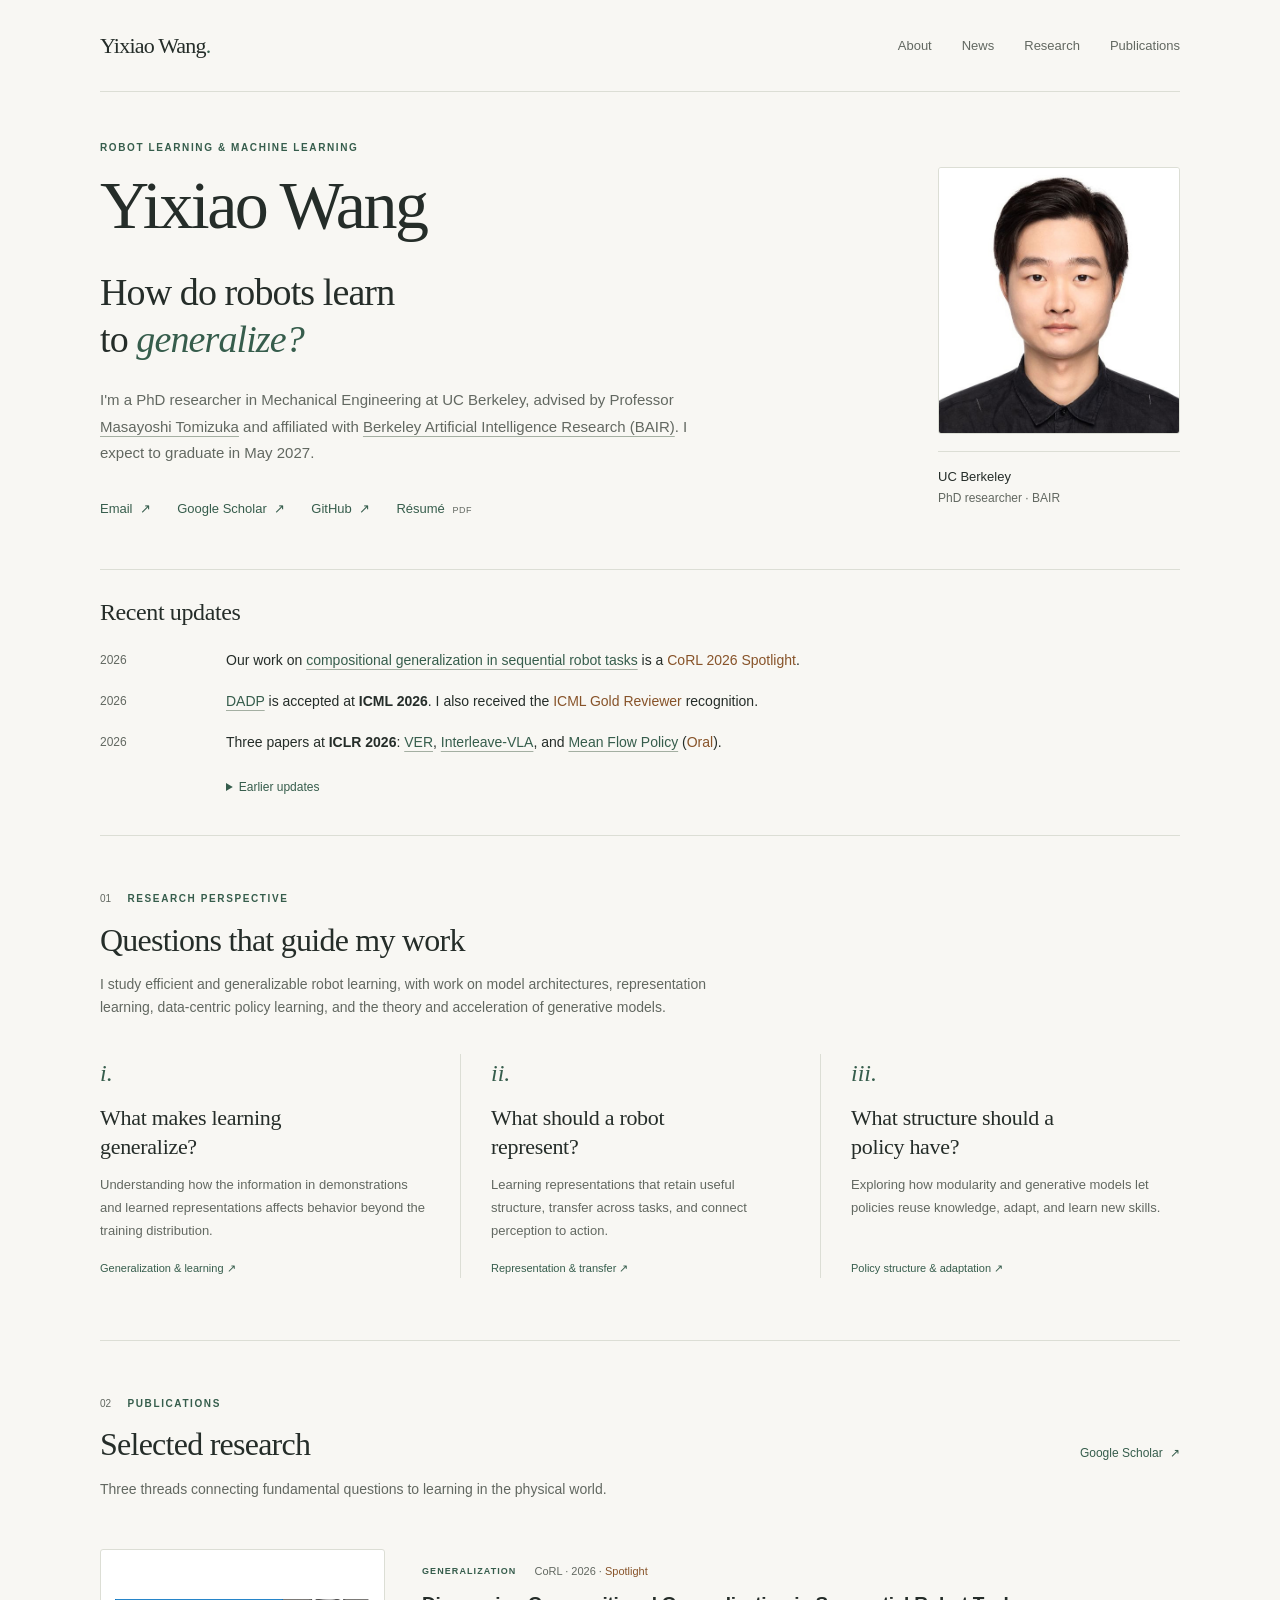
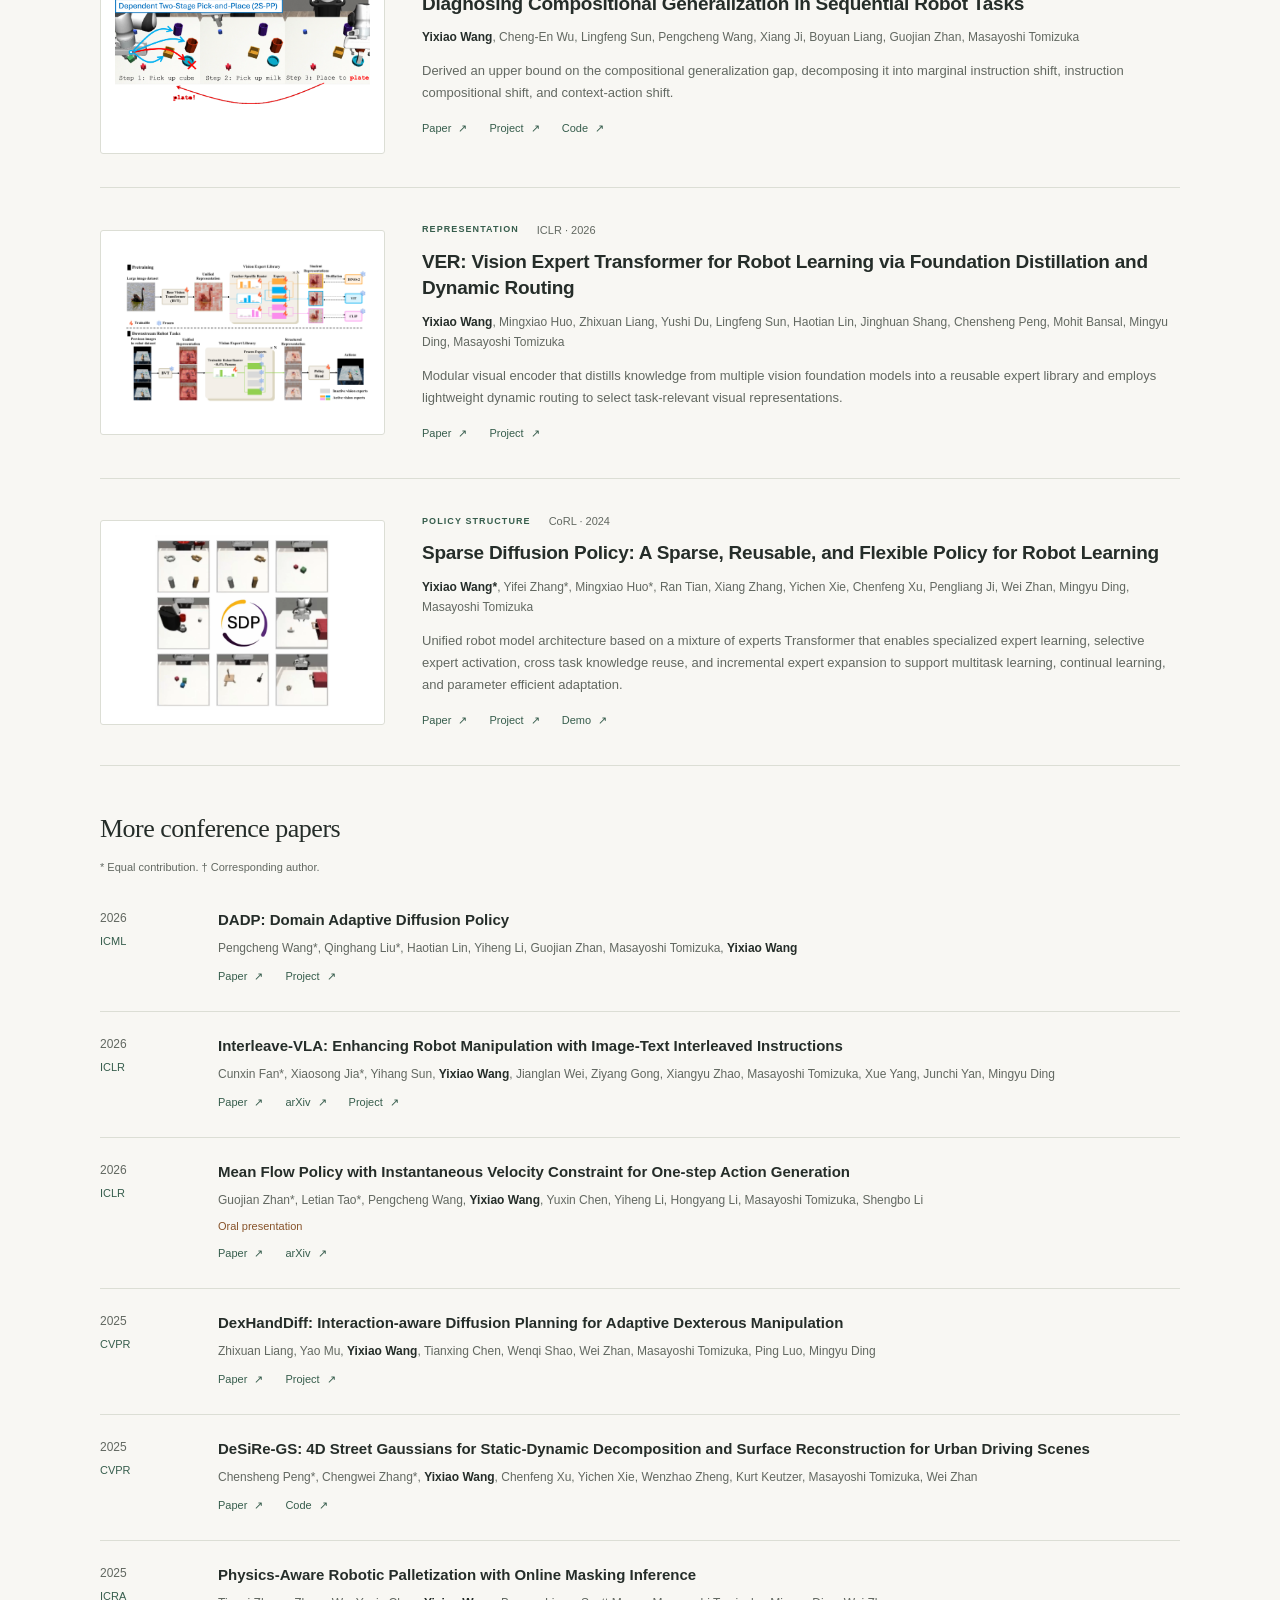
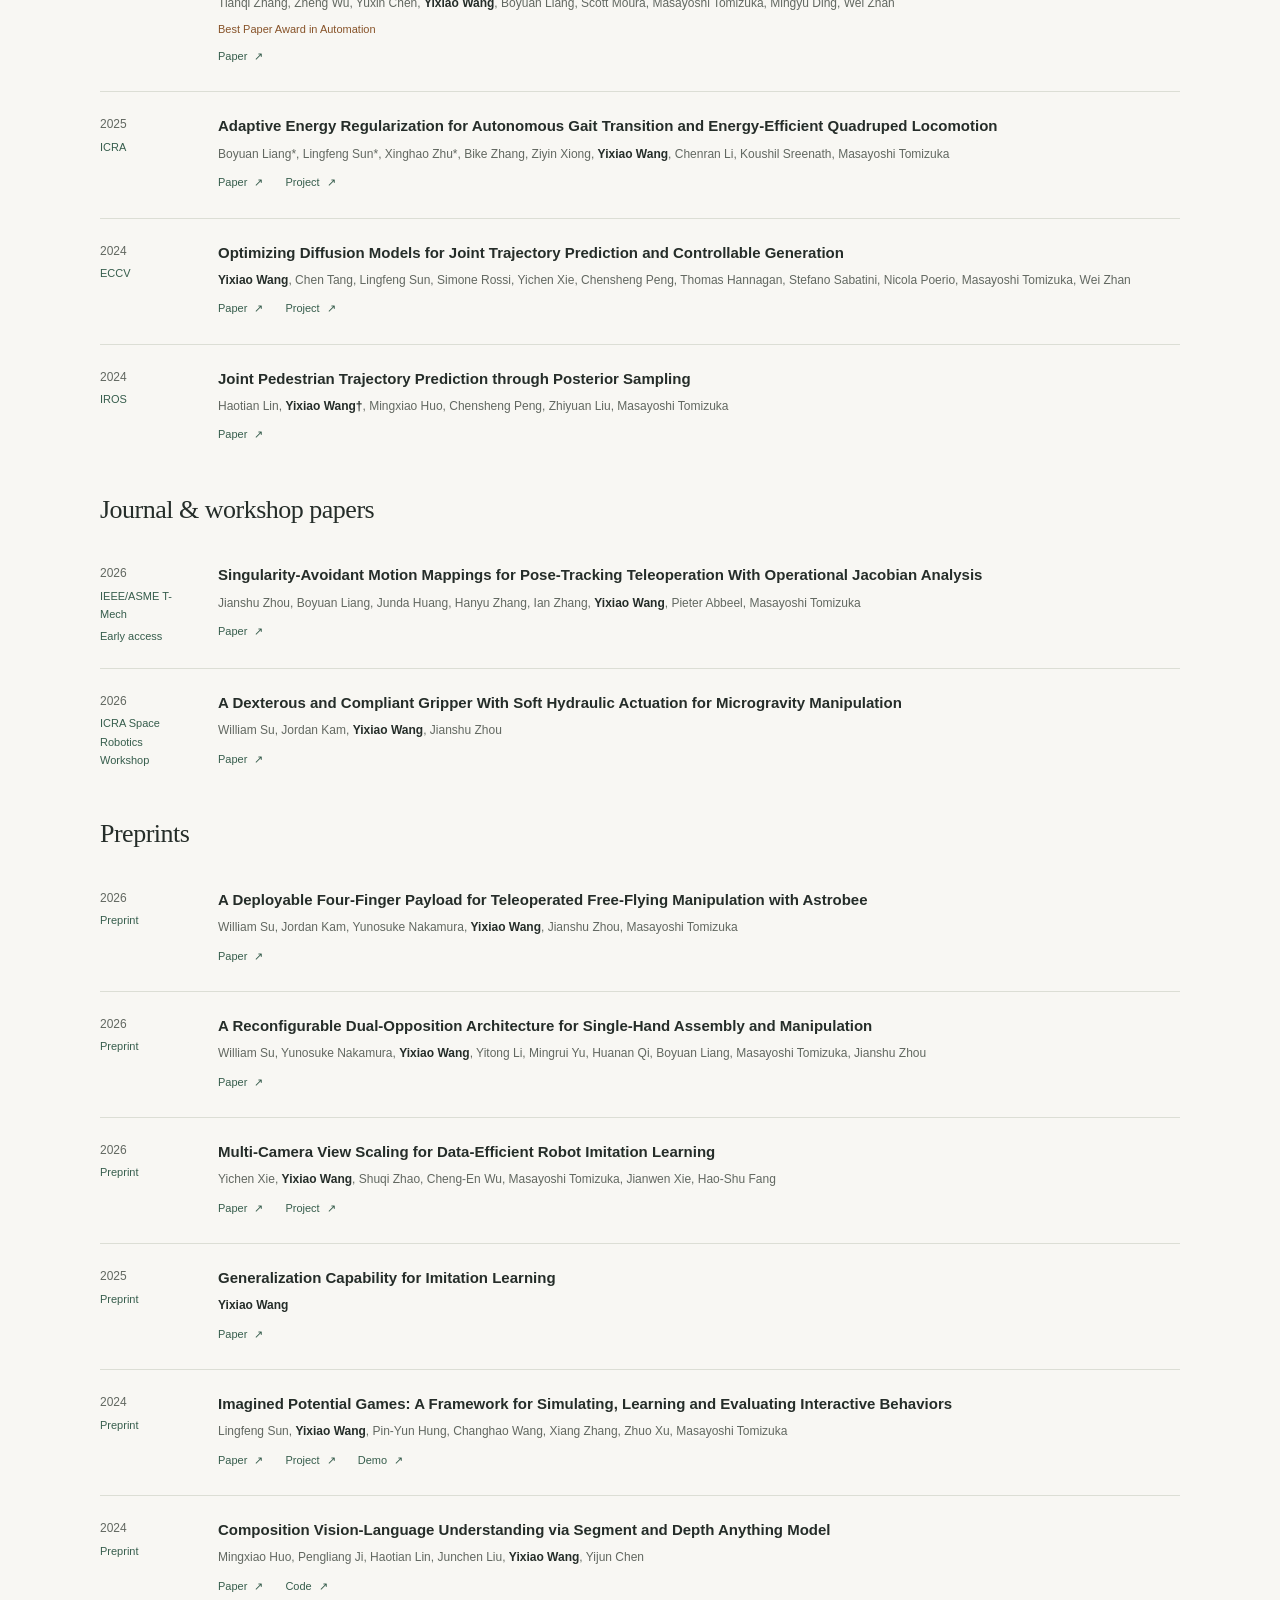
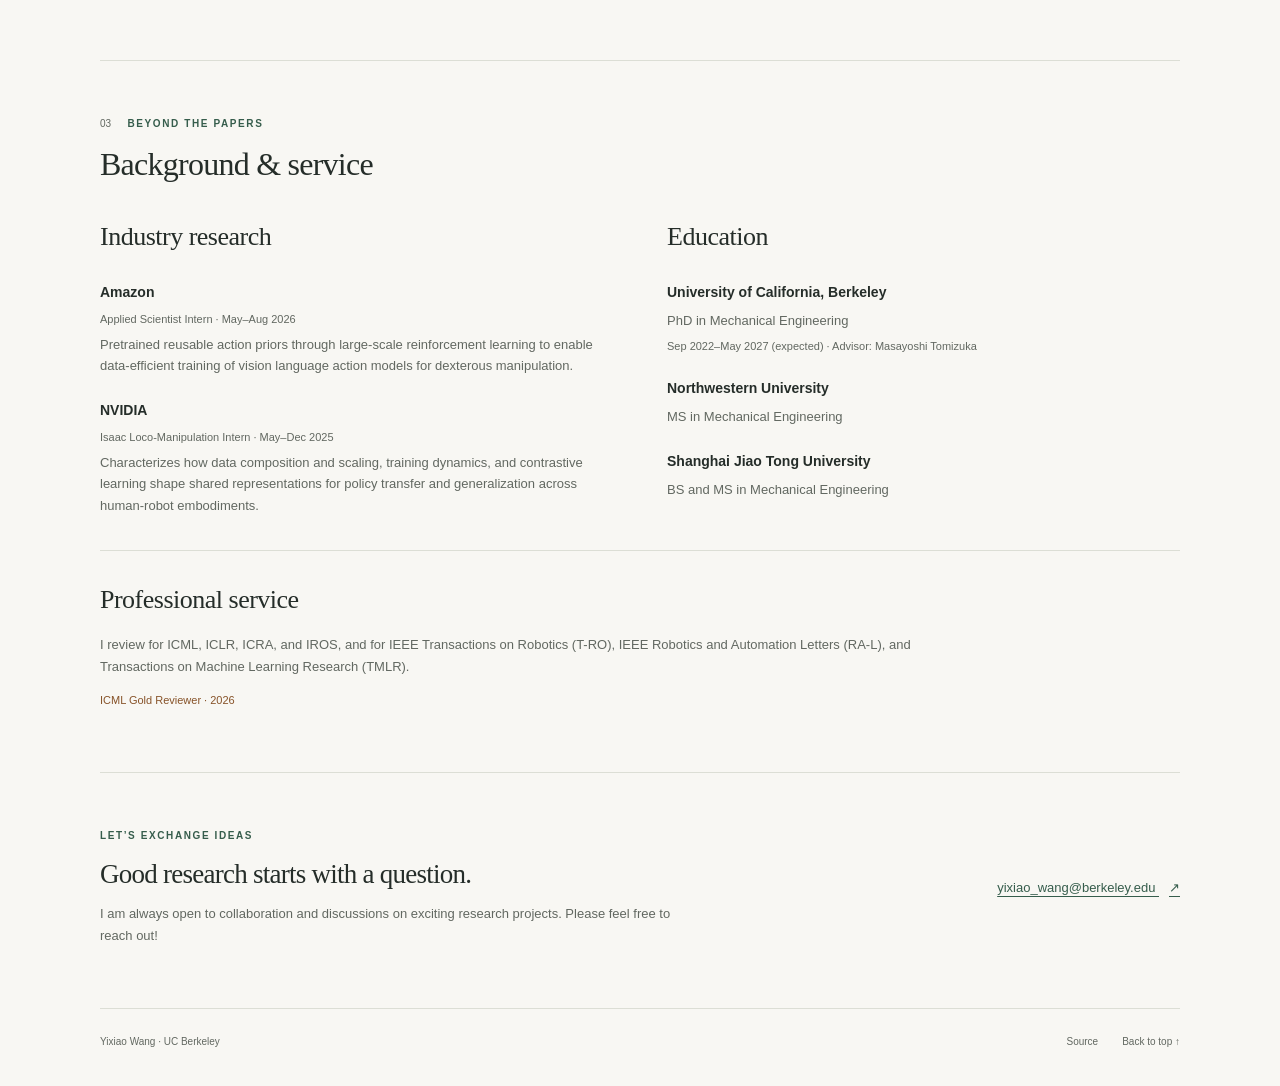
==== commit 92571961: "[yixiao] add code link for compositional generalization paper Co-Authored-By: Claude Fable 5.1 <nore" ====
--- a/index.html
+++ b/index.html
@@ -114,7 +114,7 @@
             <h3><a href="https://arxiv.org/abs/2607.29687">Diagnosing Compositional Generalization in Sequential Robot Tasks</a></h3>
             <p class="authors"><strong>Yixiao Wang</strong>, Cheng-En Wu, Lingfeng Sun, Pengcheng Wang, Xiang Ji, Boyuan Liang, Guojian Zhan, Masayoshi Tomizuka</p>
             <p class="paper-summary">Derived an upper bound on the compositional generalization gap, decomposing it into marginal instruction shift, instruction compositional shift, and context-action shift.</p>
-            <div class="paper-links"><a href="https://arxiv.org/abs/2607.29687">Paper <span aria-hidden="true">↗</span></a><a href="https://yixiaowang7.github.io/Diagnosing_Compositional_Generalization_Robot_Page/">Project <span aria-hidden="true">↗</span></a></div>
+            <div class="paper-links"><a href="https://arxiv.org/abs/2607.29687">Paper <span aria-hidden="true">↗</span></a><a href="https://yixiaowang7.github.io/Diagnosing_Compositional_Generalization_Robot_Page/">Project <span aria-hidden="true">↗</span></a><a href="https://github.com/YixiaoWang7/Diagnosing_Compositional_Generalization_Robot">Code <span aria-hidden="true">↗</span></a></div>
           </div>
         </article>
 
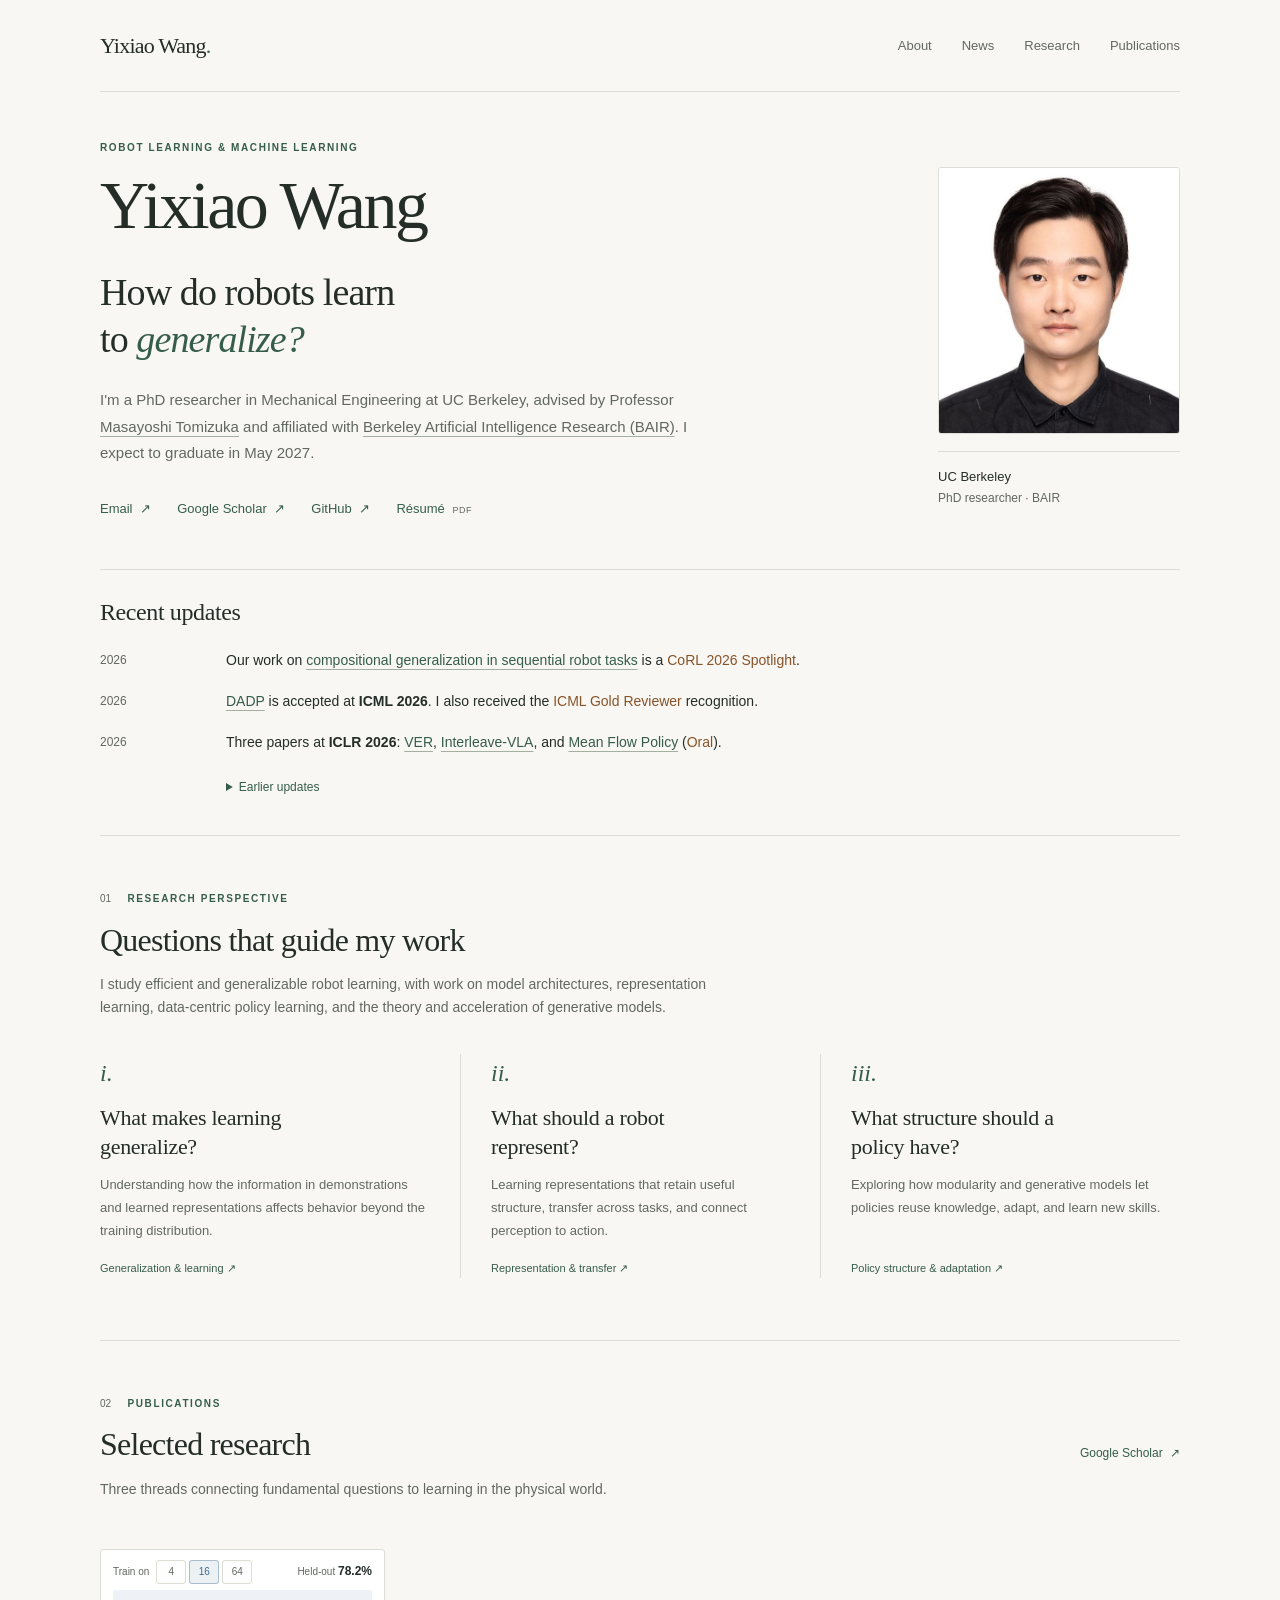
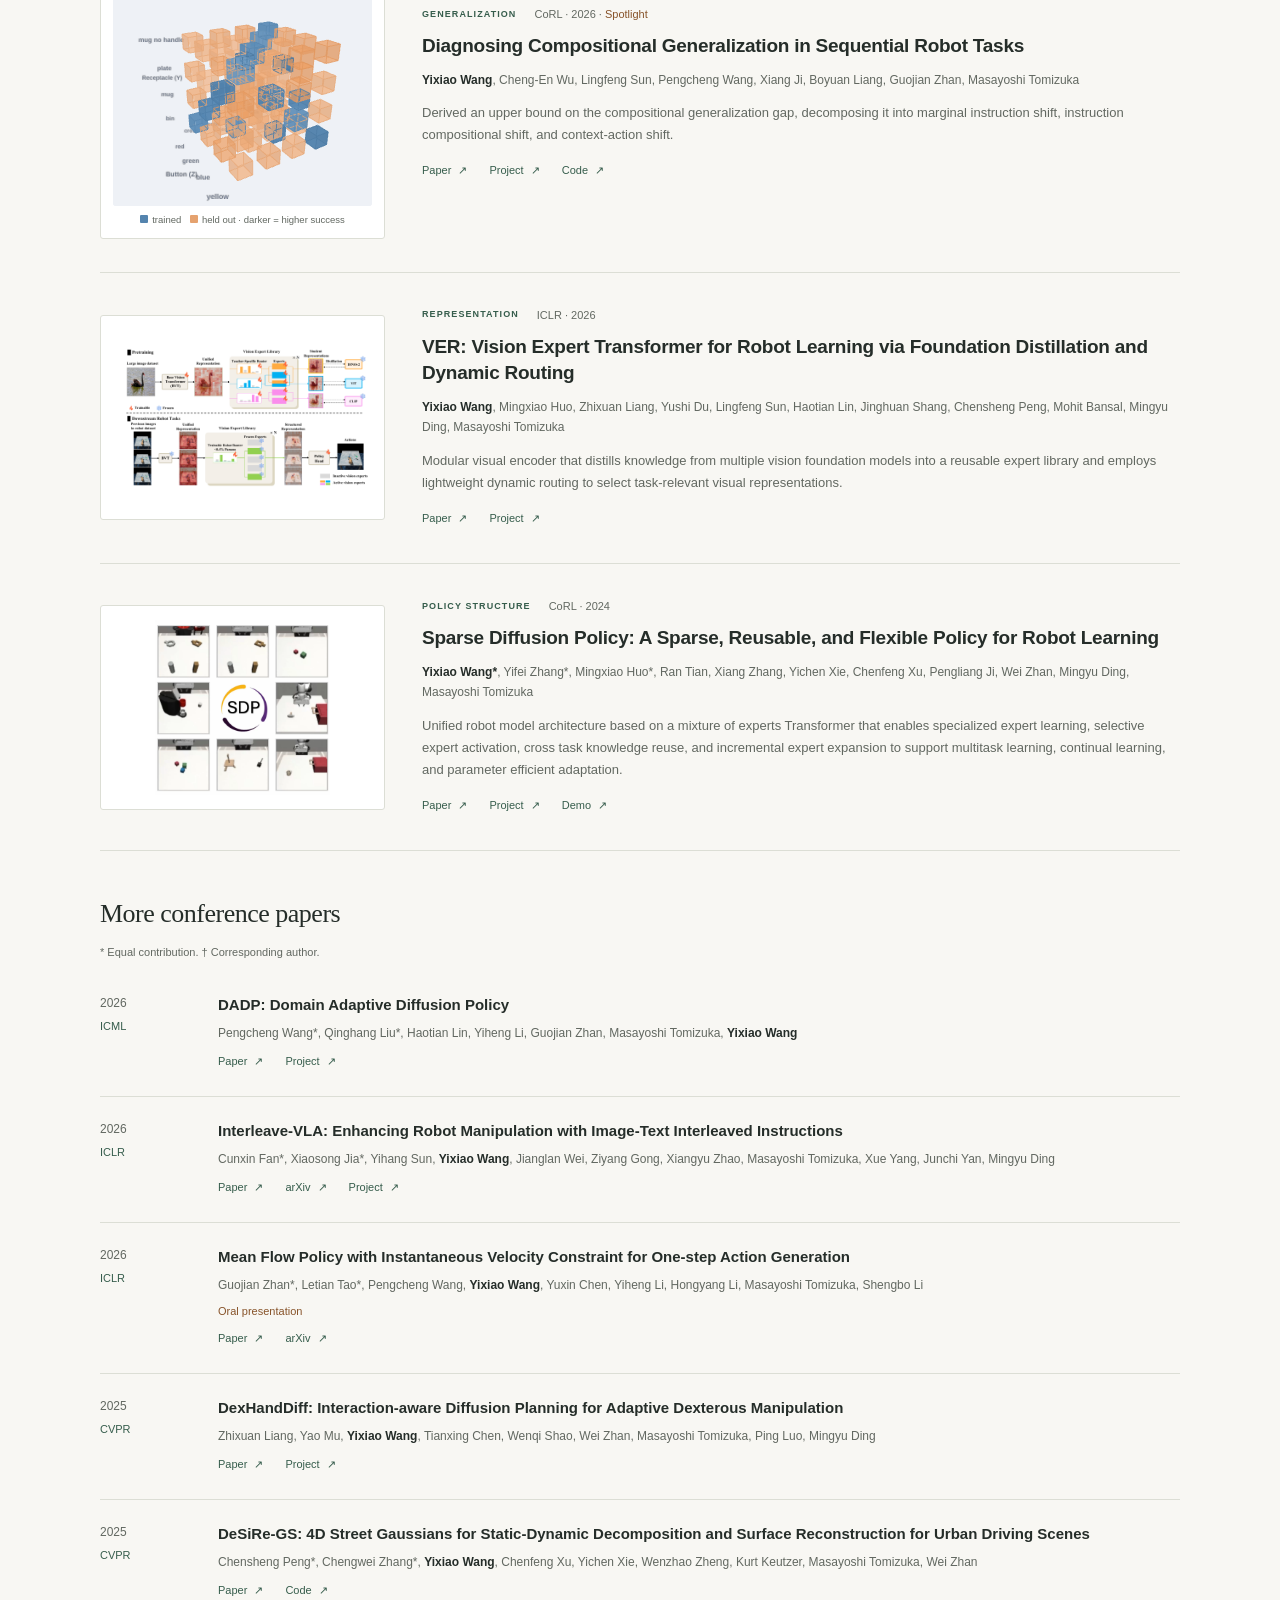
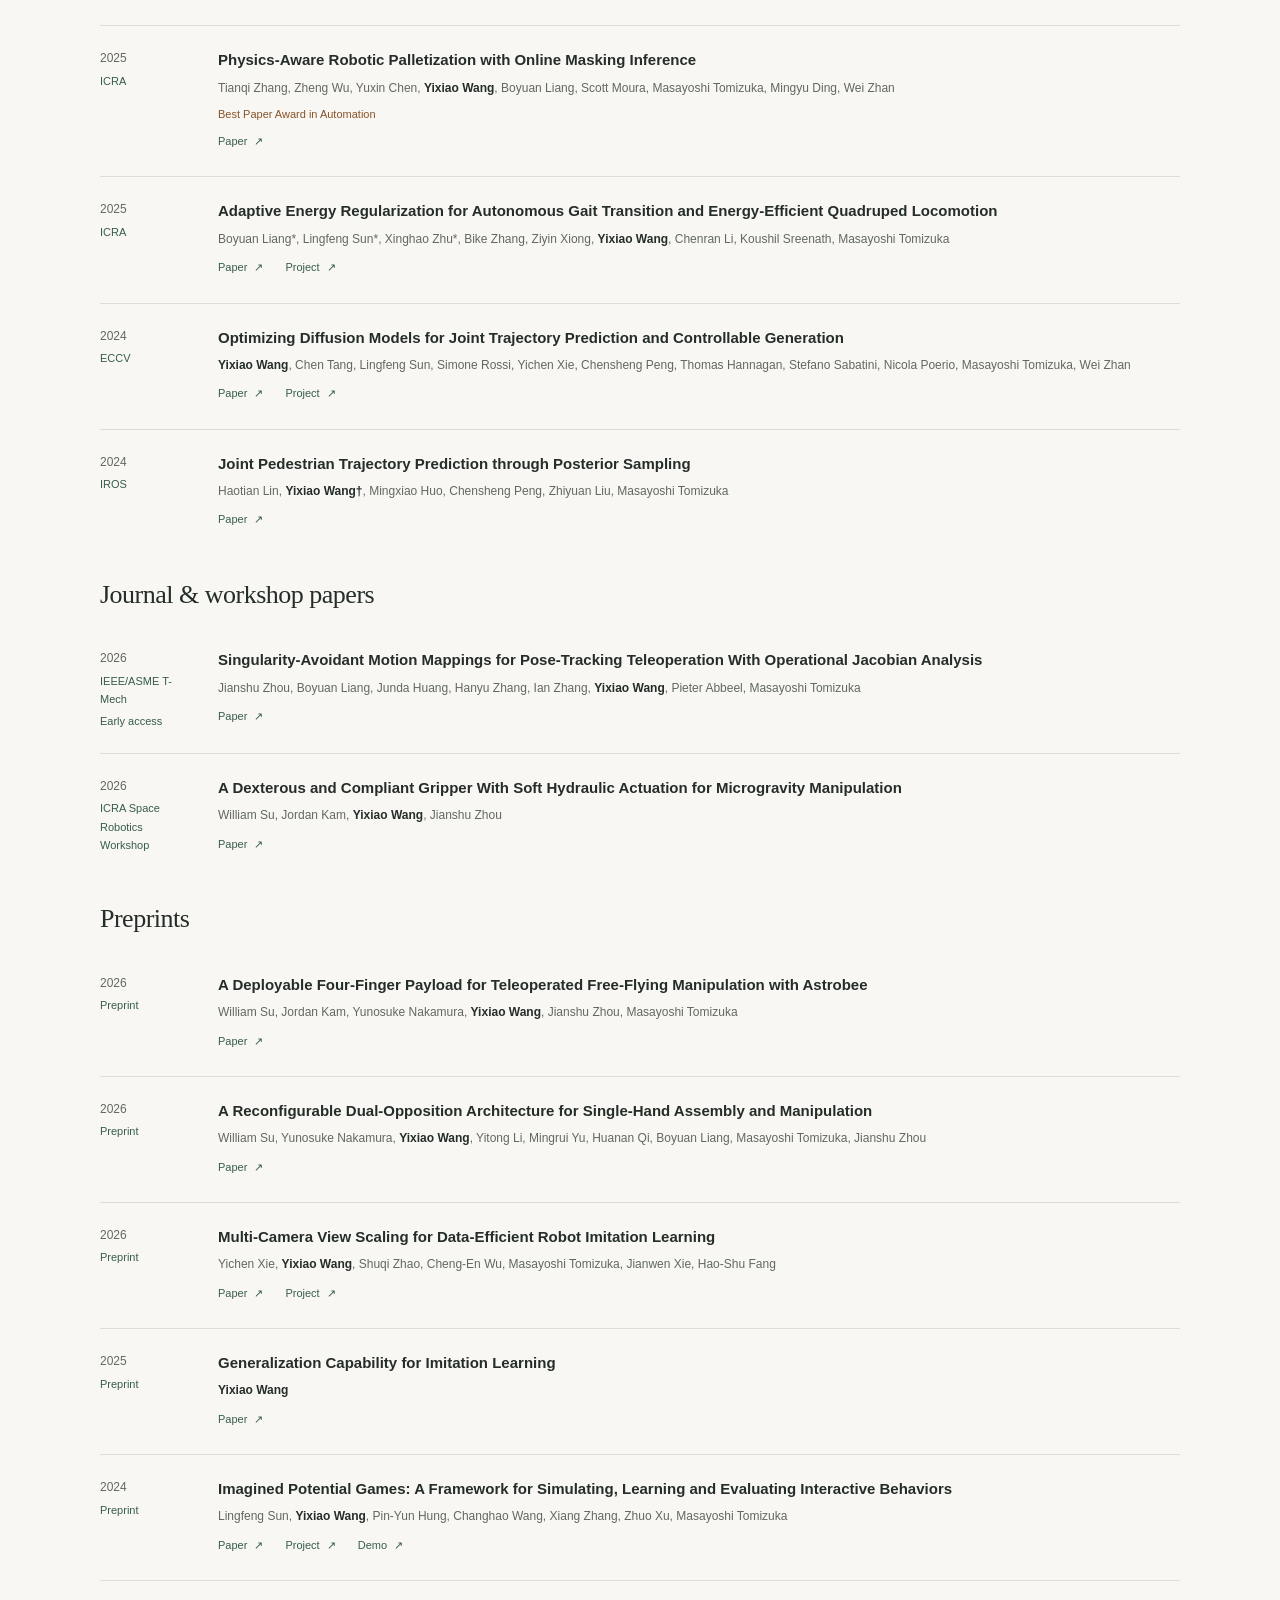
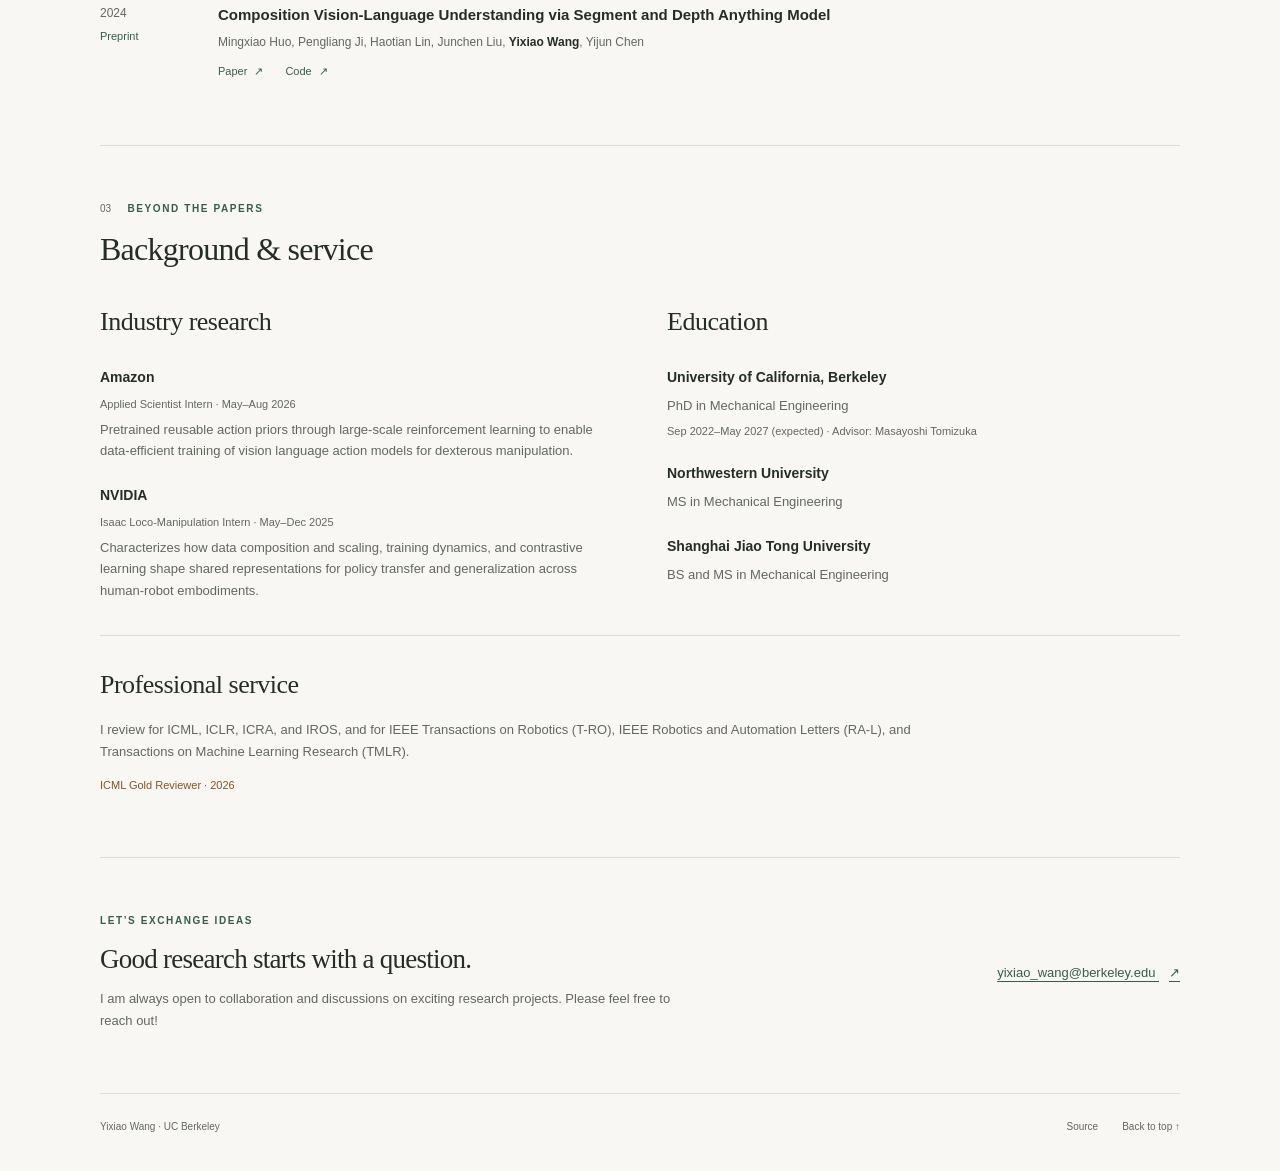
==== commit 18c37afd: "[yixiao] replace compositional generalization figure with interactive task cube Co-Authored-By: Clau" ====
--- a/index.html
+++ b/index.html
@@ -106,9 +106,18 @@
         <p class="section-intro">Three threads connecting fundamental questions to learning in the physical world.</p>
 
         <article id="compositional-generalization" class="paper featured-paper">
-          <a class="paper-figure" href="https://yixiaowang7.github.io/Diagnosing_Compositional_Generalization_Robot_Page/" aria-label="Explore Diagnosing Compositional Generalization in Sequential Robot Tasks">
-            <img src="images/compositional_generalization.png" width="1500" height="619" alt="Sequential pick-and-place task in which a later instruction constrains an earlier placement" loading="lazy">
-          </a>
+          <div class="paper-figure task-cube" id="task-cube">
+            <div class="task-cube-bar" hidden>
+              <div class="task-cube-sets" role="group" aria-label="Training set"><span>Train on</span><button type="button" data-set="diag" aria-pressed="false">4</button><button type="button" data-set="orth" aria-pressed="true">16</button><button type="button" data-set="full" aria-pressed="false">64</button></div>
+              <p class="task-cube-readout" aria-live="polite"></p>
+            </div>
+            <div class="task-cube-view" hidden>
+              <canvas tabindex="0" role="img" aria-label="Rotatable cube of the 64 pick, place, and press tasks, colored by per-task success. Drag or use arrow keys to rotate; hover or tap a block for its task."></canvas>
+              <div class="task-cube-tip"></div>
+            </div>
+            <img class="task-cube-fallback" src="images/compositional_generalization_cube.png" width="508" height="422" alt="Cube of the 64 pick, place, and press tasks: training on 16 orthogonal tasks reaches 78.2% success on the 48 held-out tasks" loading="lazy">
+            <p class="task-cube-legend" hidden><span class="swatch trained"></span>trained <span class="swatch held"></span>held out · darker = higher success</p>
+          </div>
           <div class="paper-copy">
             <div class="paper-meta"><span class="paper-topic">Generalization</span><span>CoRL · 2026 · <strong class="award">Spotlight</strong></span></div>
             <h3><a href="https://arxiv.org/abs/2607.29687">Diagnosing Compositional Generalization in Sequential Robot Tasks</a></h3>
@@ -357,5 +366,6 @@
       <span>Yixiao Wang · UC Berkeley</span>
       <div><a href="https://github.com/YixiaoWang7/YixiaoWang7.github.io">Source</a><a href="#top">Back to top <span aria-hidden="true">↑</span></a></div>
     </footer>
+    <script defer src="js/task-cube.js"></script>
   </body>
 </html>
--- a/stylesheet.css
+++ b/stylesheet.css
@@ -198,3 +198,32 @@
   .paper, .publication, .news-list li { break-inside: avoid; }
   a { color: inherit; }
 }
+
+/* Interactive task cube (js/task-cube.js). Cube and tooltip styling follow the project page's
+   viewer (results.css); the static image shows until the viewer starts. */
+.task-cube { position: relative; flex-direction: column; align-items: stretch; gap: 6px; height: 290px; padding: 10px 12px; }
+.task-cube:hover { border-color: var(--line); }
+.task-cube [hidden], .task-cube.is-interactive .task-cube-fallback { display: none; }
+.task-cube-bar { display: flex; justify-content: space-between; align-items: center; gap: 8px; }
+.task-cube-sets { display: flex; align-items: center; gap: 3px; color: var(--muted); font-size: 10px; }
+.task-cube-sets span { margin-right: 4px; white-space: nowrap; }
+.task-cube-sets button { min-width: 30px; padding: 3px 7px; border: 1px solid var(--line); border-radius: 3px; background: white; color: var(--muted); font: inherit; font-variant-numeric: tabular-nums; cursor: pointer; }
+.task-cube-sets button:hover { border-color: #3f6b91; color: #3f6b91; }
+.task-cube-sets button[aria-pressed="true"] { border-color: rgba(74, 115, 150, .4); background: rgba(74, 115, 150, .1); color: #3f6b91; }
+.task-cube-sets button:focus-visible, .task-cube canvas:focus-visible { outline: 2px solid #3f6b91; outline-offset: 2px; }
+.task-cube-readout { color: var(--muted); font-size: 10px; white-space: nowrap; font-variant-numeric: tabular-nums; }
+.task-cube-readout strong { color: var(--ink); font-size: 12px; }
+.task-cube-view { position: relative; flex: 1; min-height: 0; border-radius: 3px; overflow: hidden; background: #eef1f6; }
+.task-cube-view canvas { display: block; width: 100%; height: 100%; cursor: grab; touch-action: pan-y; }
+.task-cube-view canvas:active { cursor: grabbing; }
+.task-cube-fallback { flex: 1; min-height: 0; }
+.task-cube-legend { color: var(--muted); font-size: 9.5px; text-align: center; }
+.task-cube-legend .swatch { display: inline-block; width: 8px; height: 8px; margin: 0 4px 0 6px; border-radius: 1px; vertical-align: -0.5px; }
+.task-cube-legend .swatch:first-child { margin-left: 0; }
+.task-cube-tip { position: absolute; z-index: 1; display: none; max-width: 230px; padding: 7px 10px; border: 1px solid rgba(74, 115, 150, .25); border-radius: 8px; background: rgba(255, 255, 255, .96); box-shadow: 0 4px 16px rgba(0, 0, 0, .1); color: #1f2733; font-size: 11px; line-height: 1.5; pointer-events: none; }
+.task-cube-tip .tt-task { color: #3f6b91; font-size: 11.5px; font-weight: 700; }
+.task-cube-tip .tt-label { opacity: .55; margin-right: 4px; }
+.task-cube-tip .tt-id { font-weight: 600; }
+.task-cube-tip .tt-bar { height: 5px; border-radius: 3px; margin-top: 4px; }
+@media (max-width: 900px) { .task-cube { height: 270px; } }
+@media (max-width: 640px) { .task-cube { height: 340px; padding: 12px 14px; } }
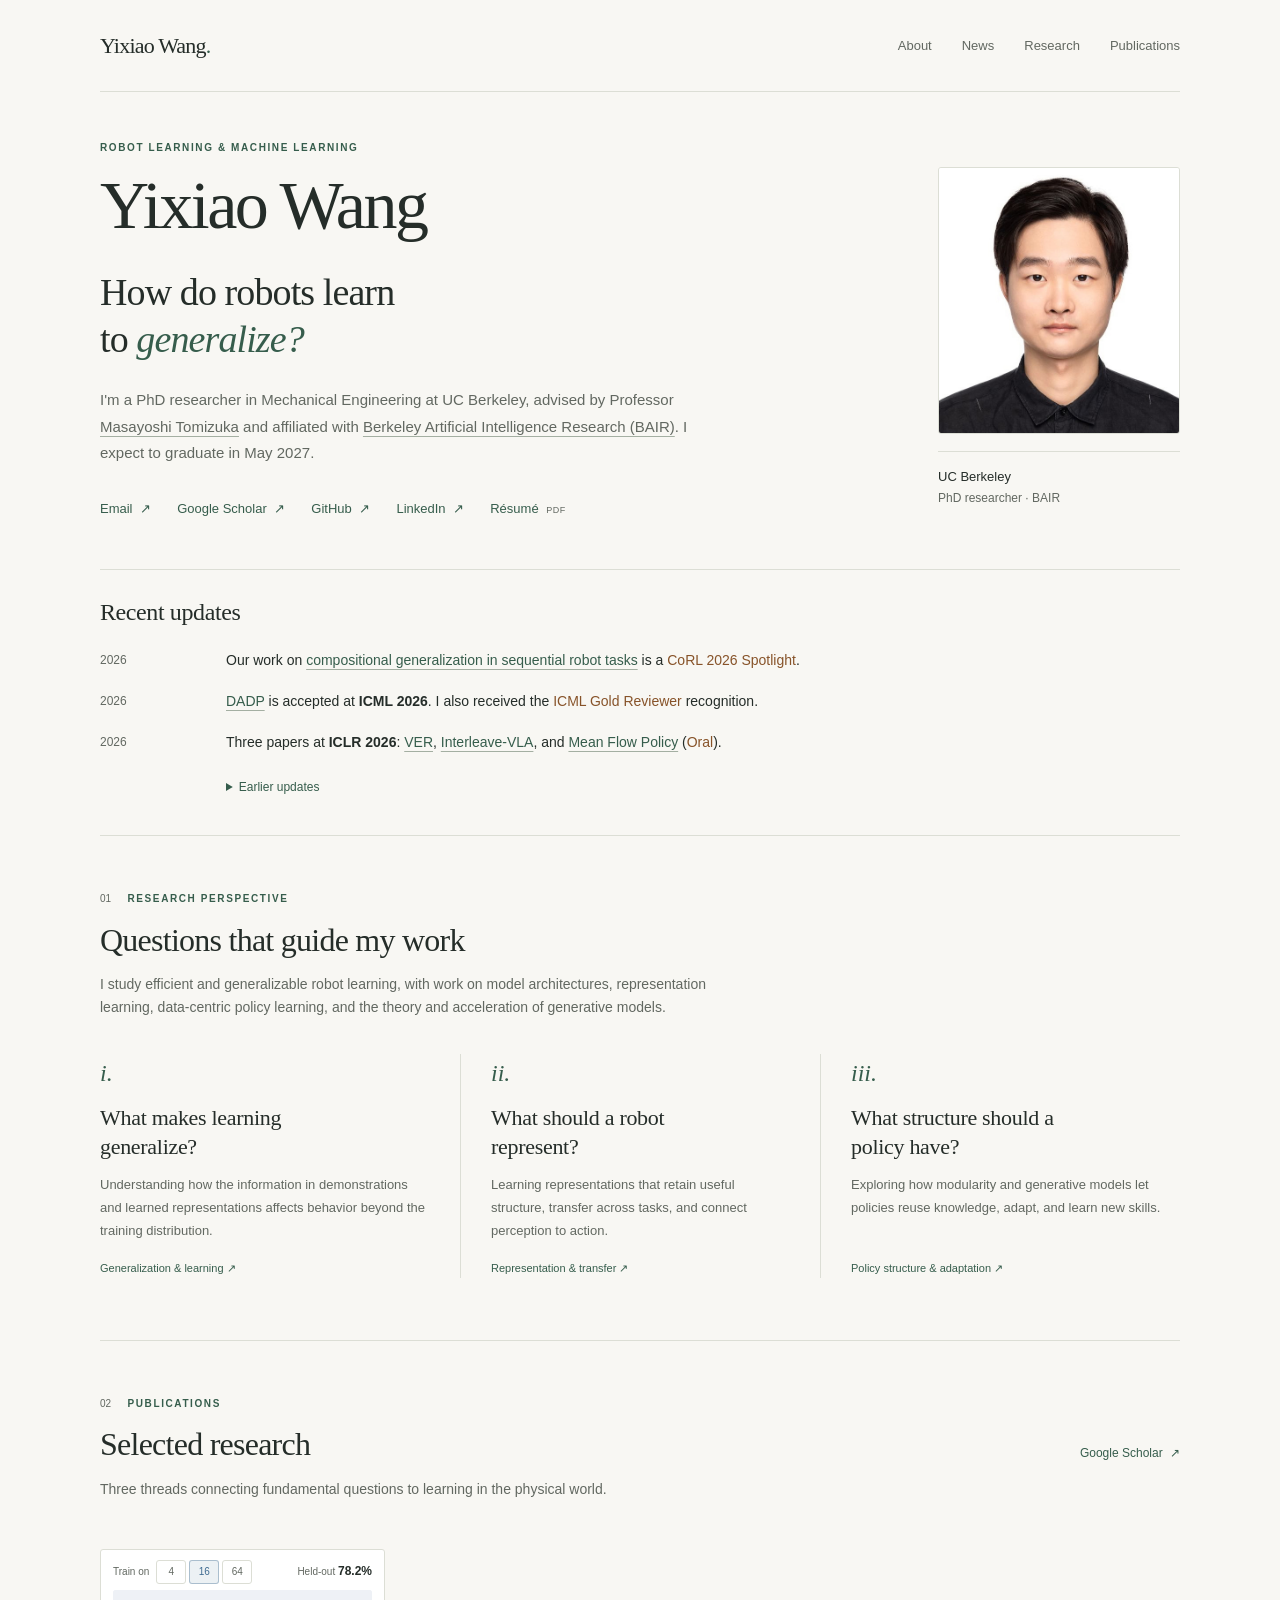
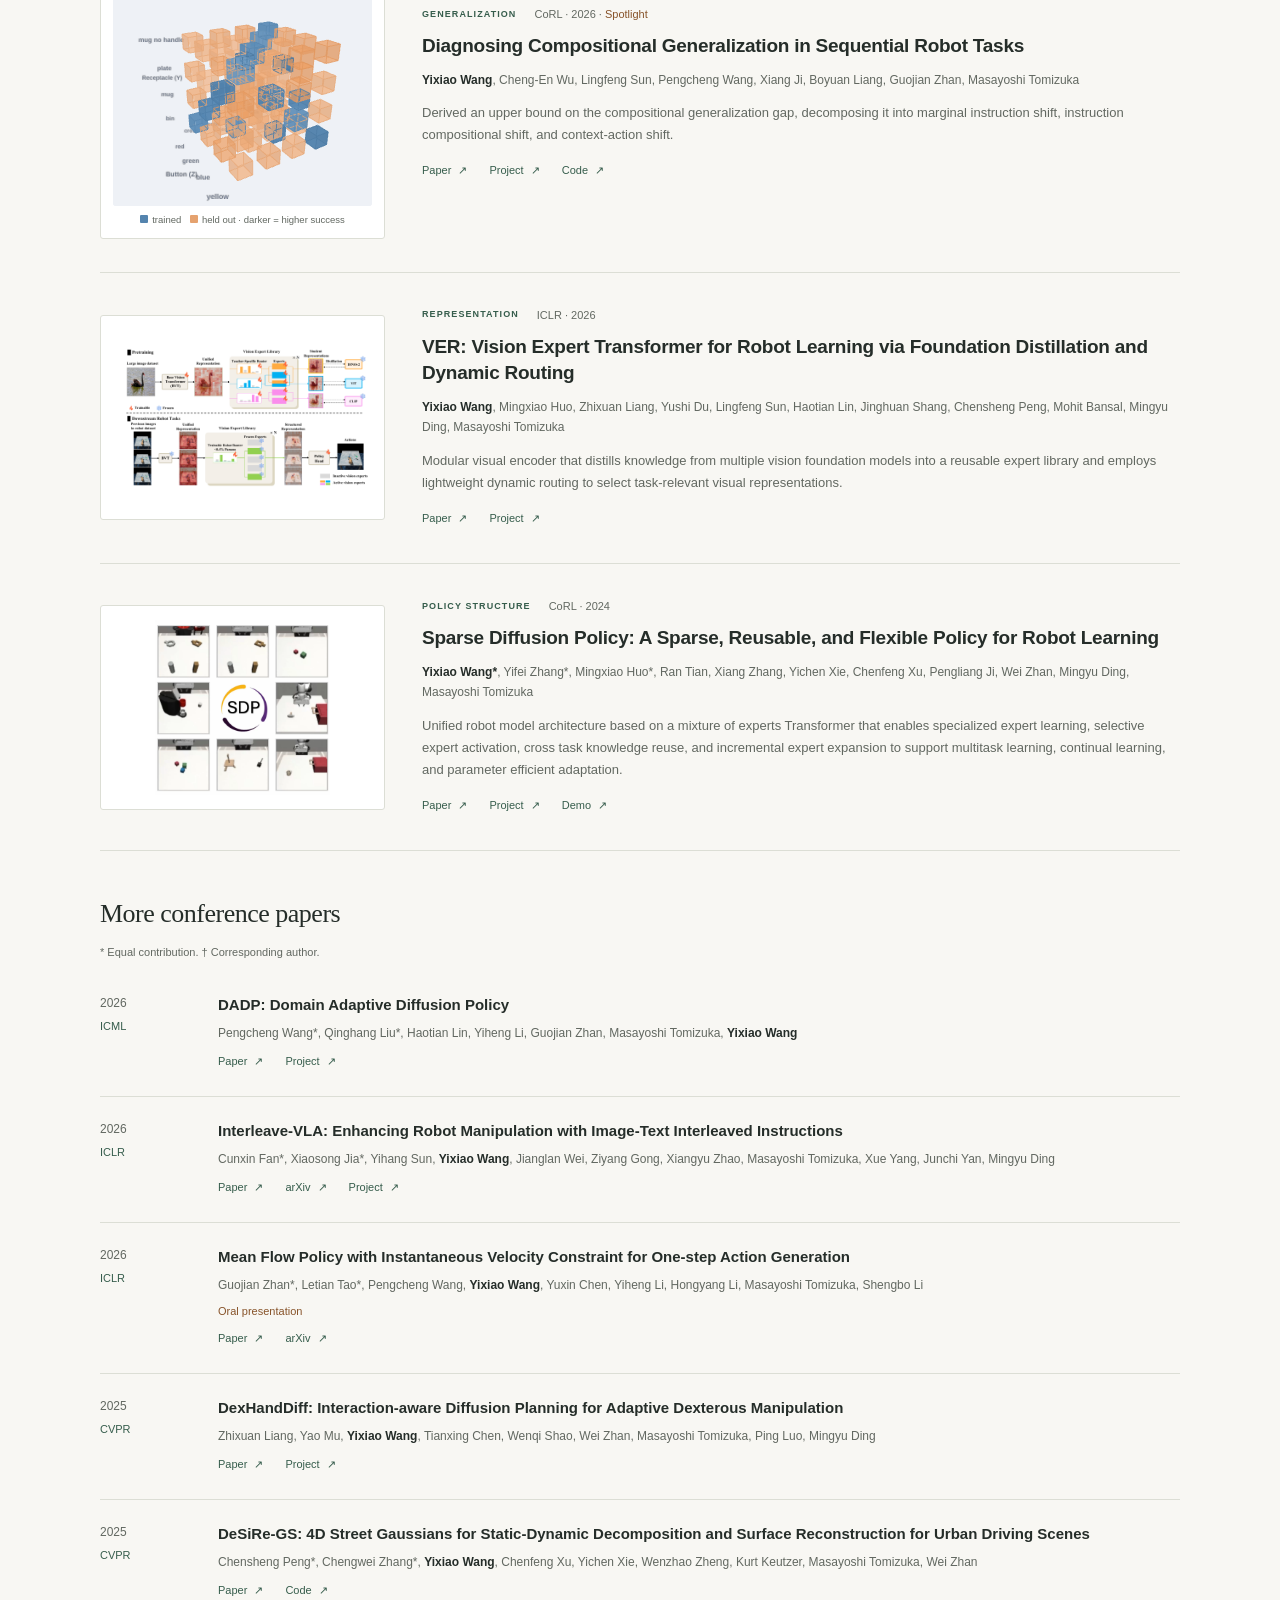
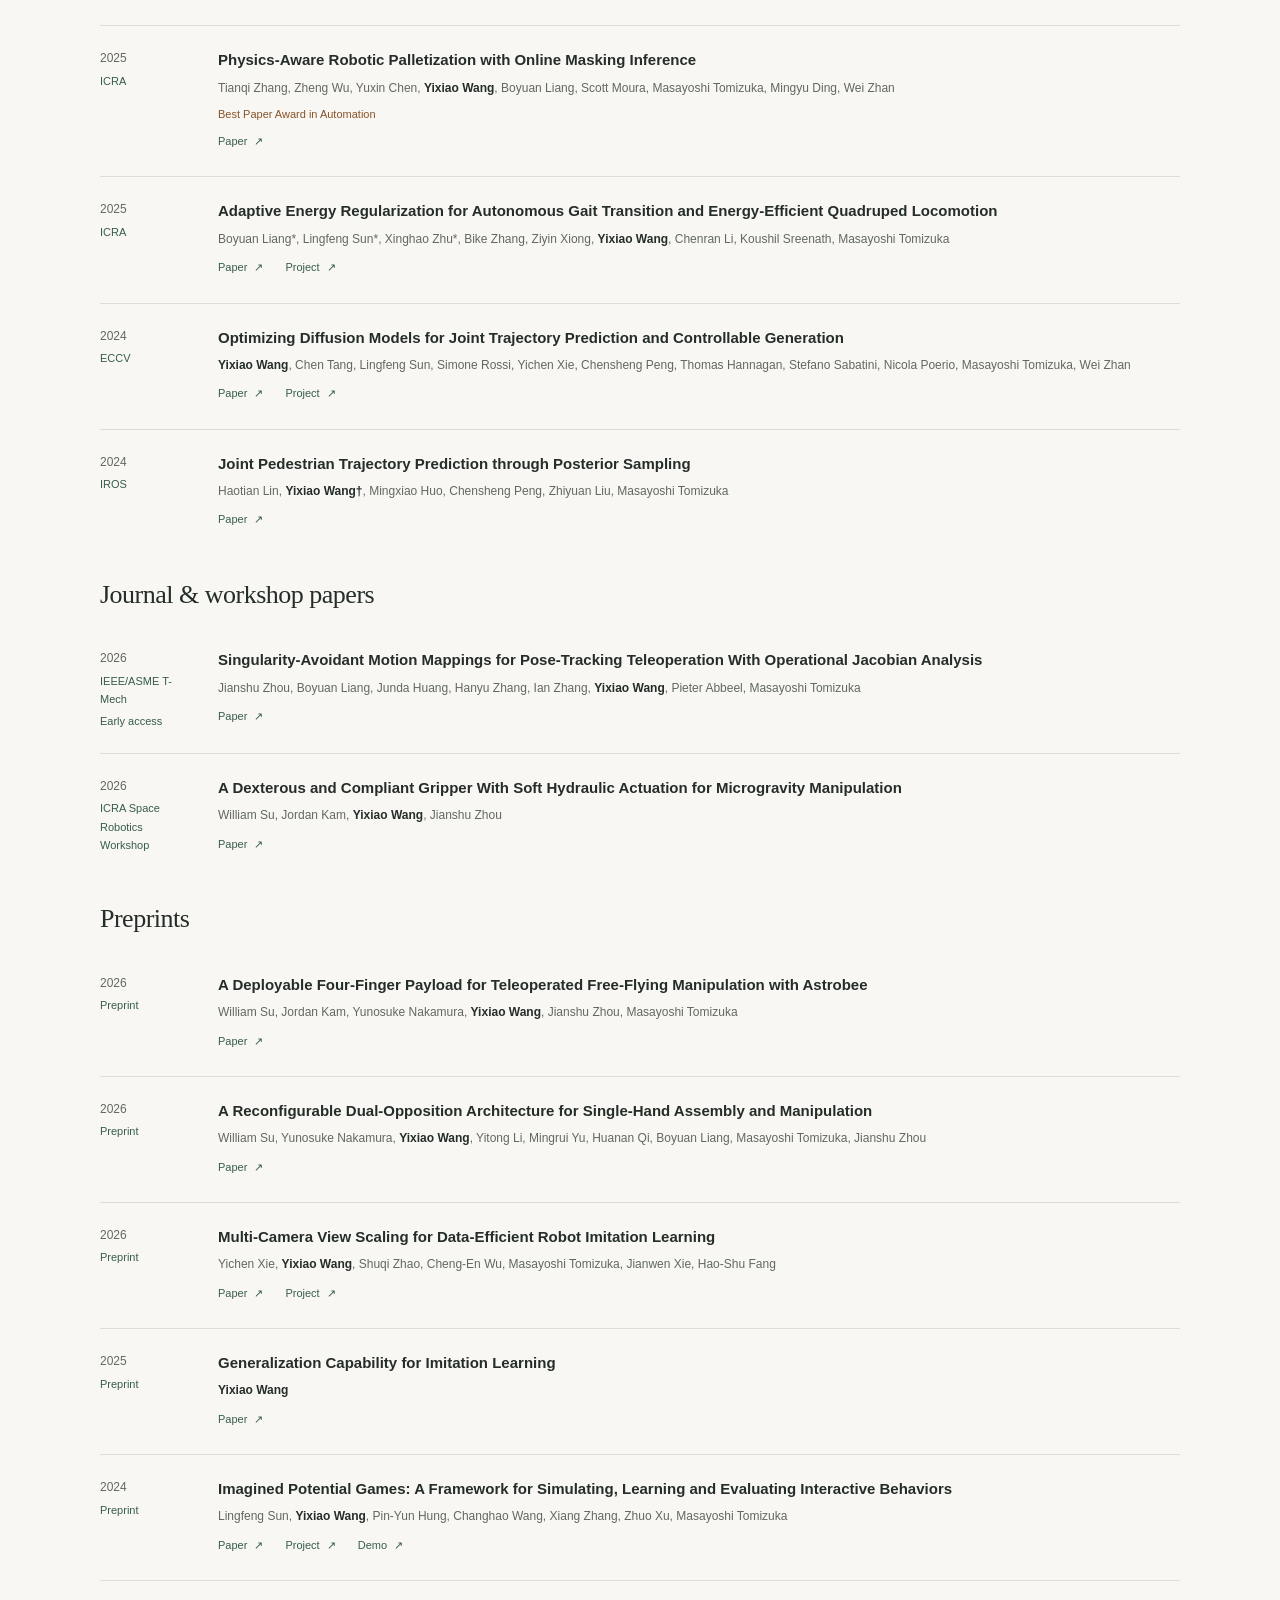
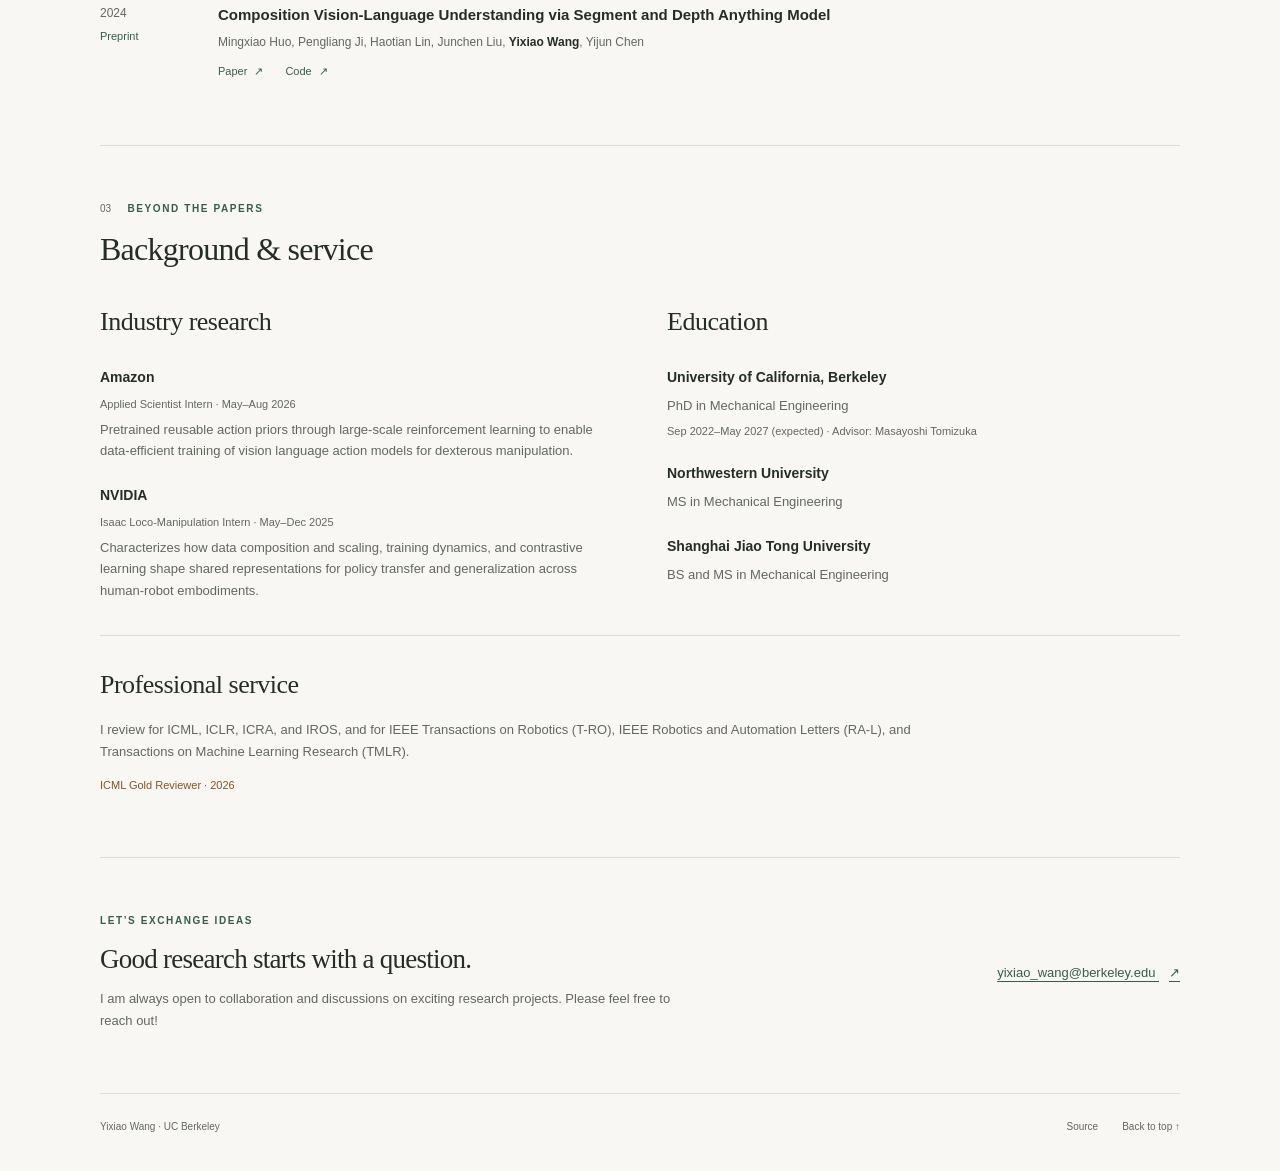
==== commit fe30c499: "[yixiao] add LinkedIn to the profile links Co-Authored-By: Claude Opus 5.5 <noreply@anthropic.com>" ====
--- a/index.html
+++ b/index.html
@@ -39,6 +39,7 @@
             <a href="mailto:yixiao_wang@berkeley.edu">Email <span aria-hidden="true">↗</span></a>
             <a href="https://scholar.google.com/citations?hl=en&amp;user=nUIFbw8AAAAJ">Google Scholar <span aria-hidden="true">↗</span></a>
             <a href="https://github.com/yixiaowang7">GitHub <span aria-hidden="true">↗</span></a>
+            <a href="https://www.linkedin.com/in/yixiao-wang-81aba7256/">LinkedIn <span aria-hidden="true">↗</span></a>
             <a href="data/YixiaoWang_CV.pdf">Résumé <span class="file-type">PDF</span></a>
           </div>
         </div>
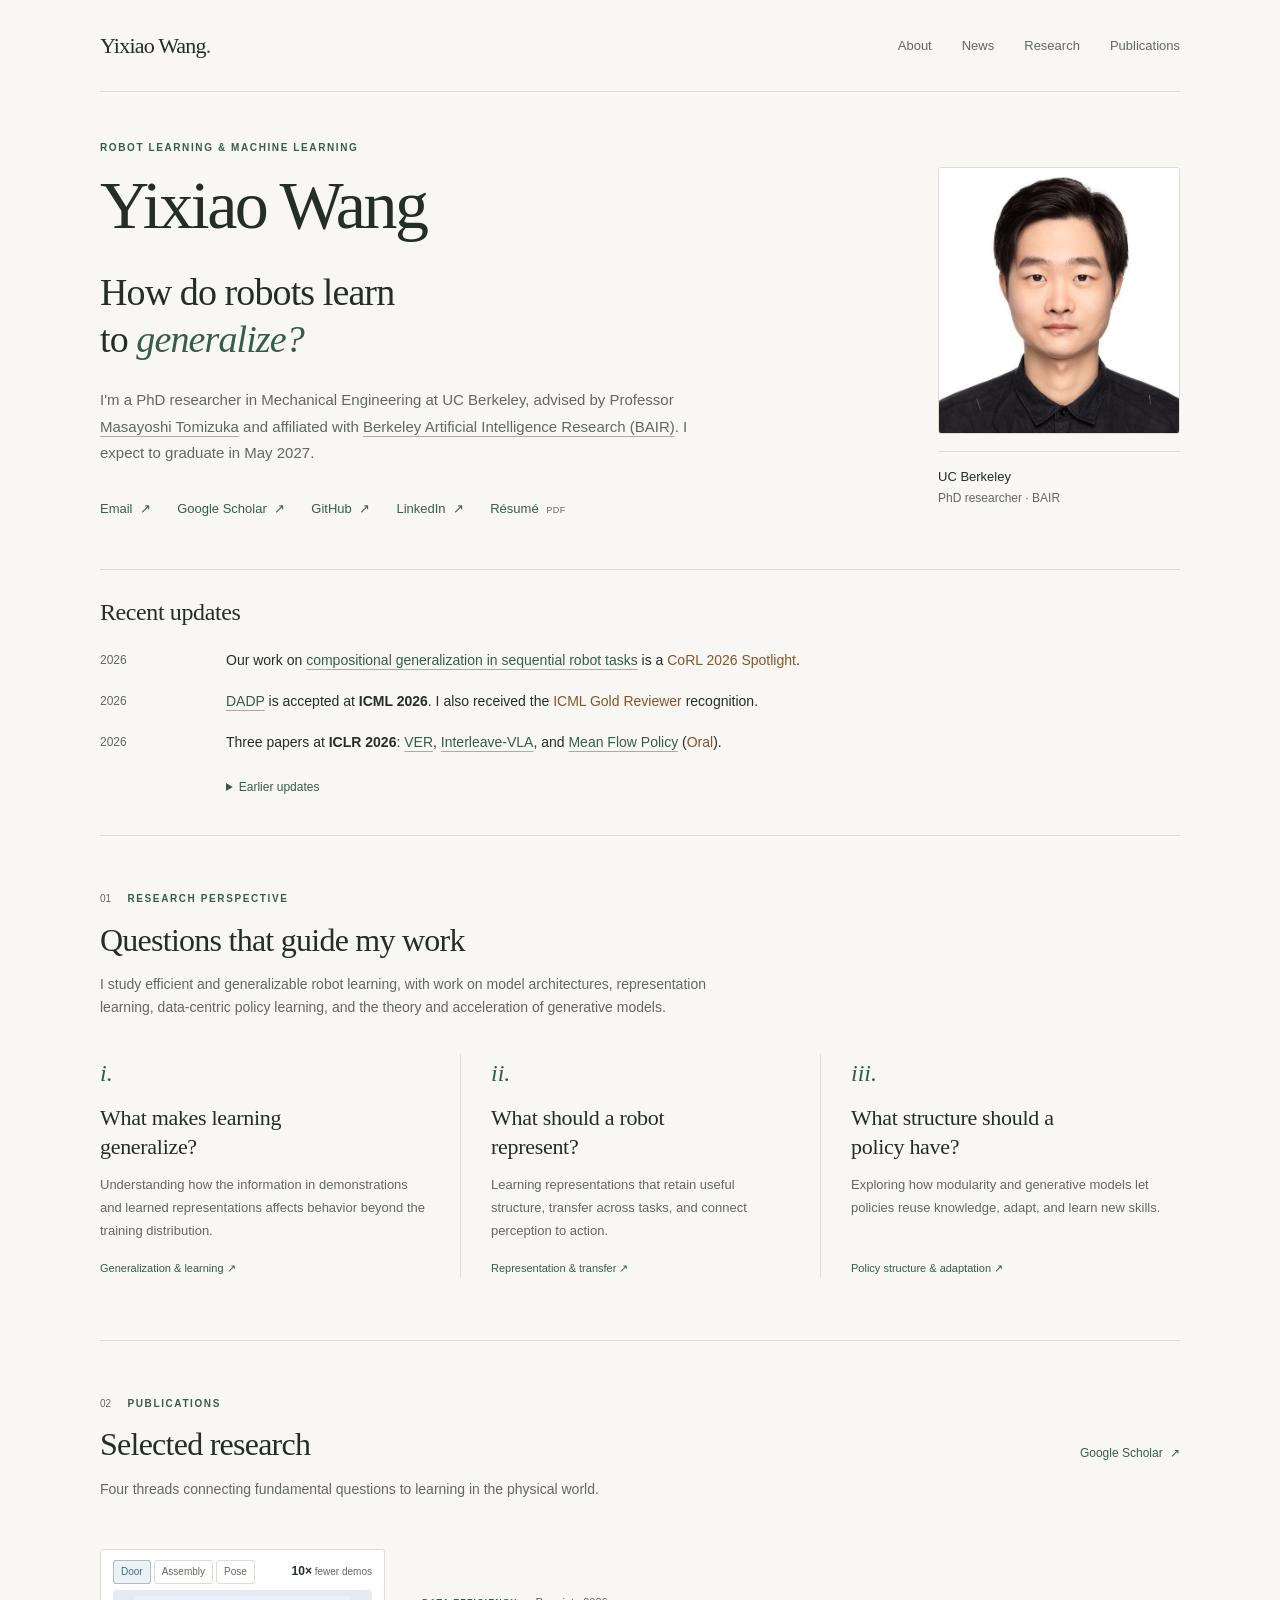
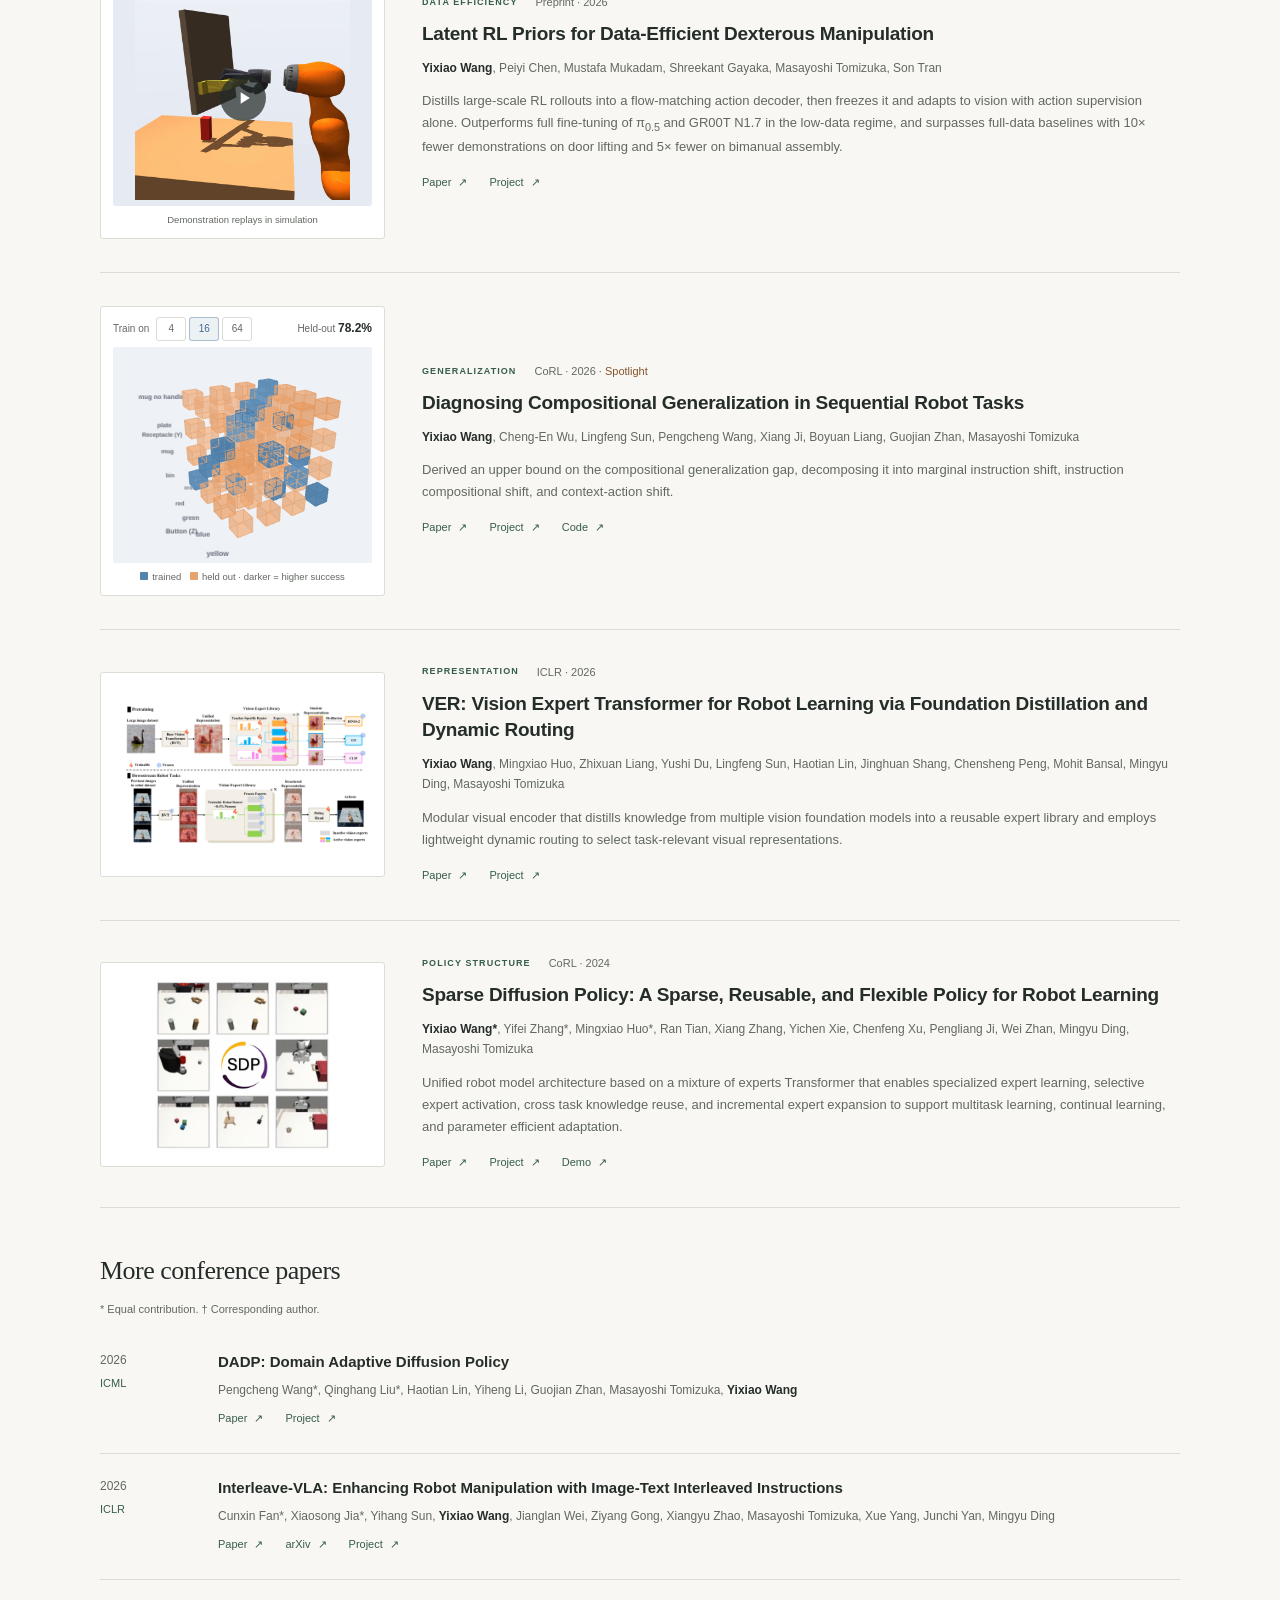
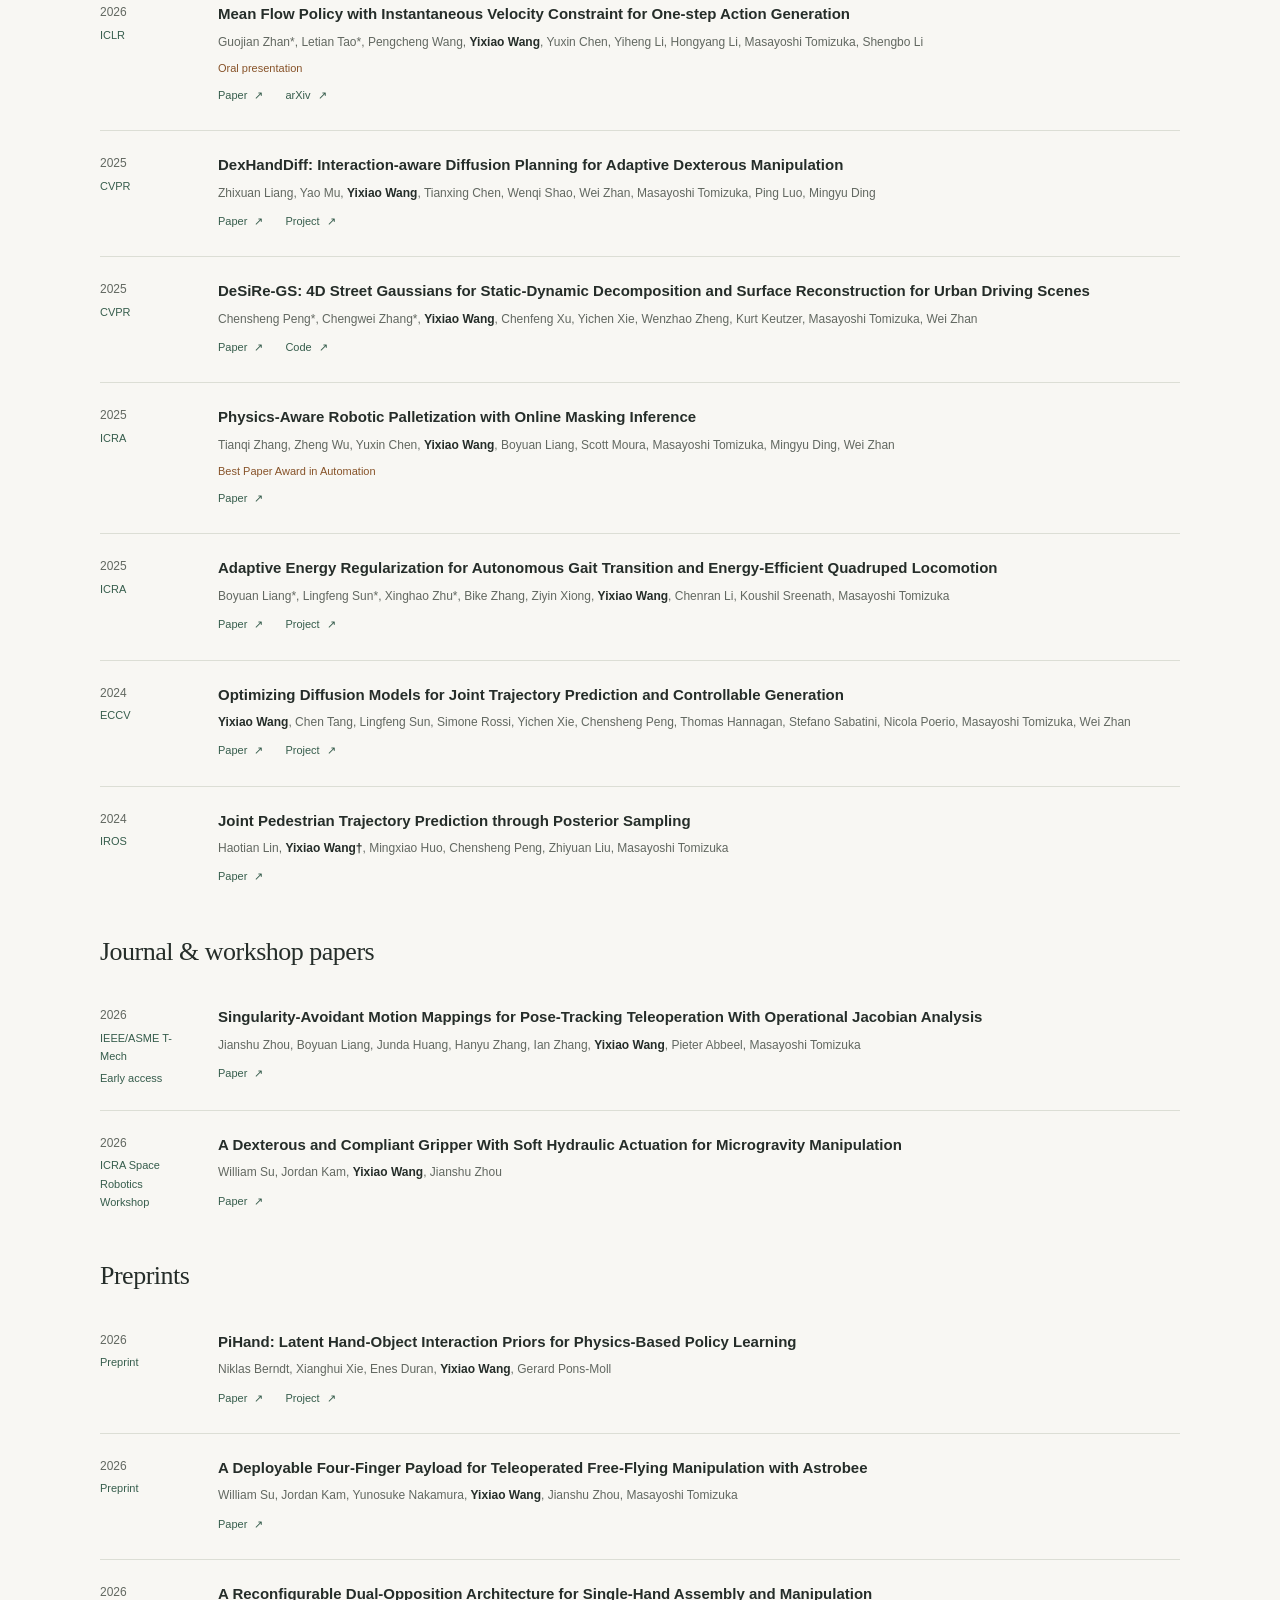
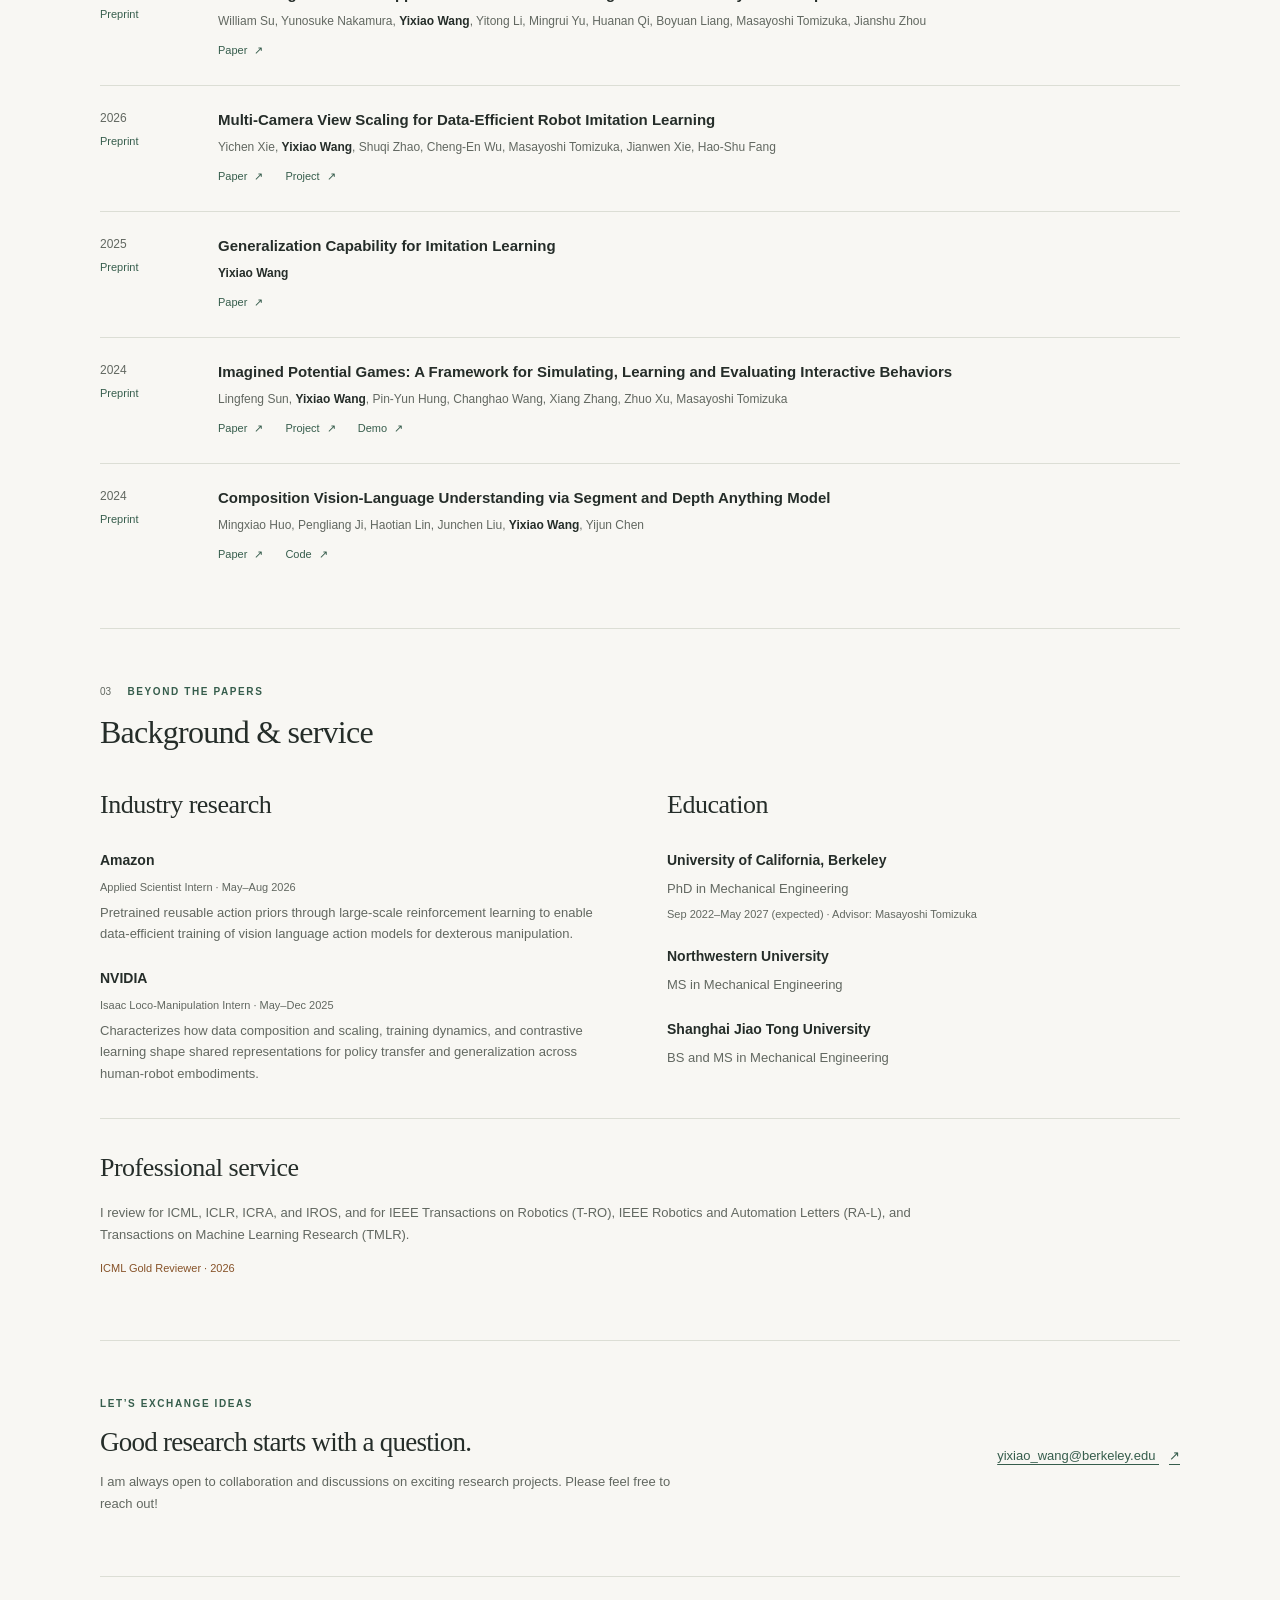
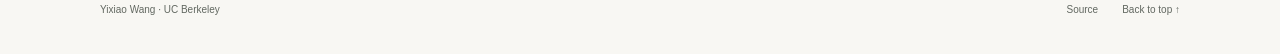
==== commit f7a0c755: "[yixiao] feature Latent RL Priors with task videos and add PiHand Add Latent RL Priors as the first " ====
--- a/index.html
+++ b/index.html
@@ -104,7 +104,30 @@
           </div>
           <a class="text-link" href="https://scholar.google.com/citations?hl=en&amp;user=nUIFbw8AAAAJ">Google Scholar <span aria-hidden="true">↗</span></a>
         </div>
-        <p class="section-intro">Three threads connecting fundamental questions to learning in the physical world.</p>
+        <p class="section-intro">Four threads connecting fundamental questions to learning in the physical world.</p>
+
+        <article id="latent-rl-prior" class="paper featured-paper">
+          <div class="paper-figure task-videos" id="task-videos">
+            <div class="task-videos-bar" hidden>
+              <div class="task-videos-tasks" role="group" aria-label="Downstream task"><button type="button" data-task="door" aria-pressed="true">Door</button><button type="button" data-task="assembly" aria-pressed="false">Assembly</button><button type="button" data-task="pose" aria-pressed="false">Pose</button></div>
+              <p class="task-videos-readout" aria-live="polite"><strong>10×</strong> fewer demos</p>
+            </div>
+            <div class="task-videos-view">
+              <video controls playsinline muted loop preload="none" poster="images/latent-rl-prior/door.webp" width="720" height="720" data-task="door" aria-label="Door lifting: a dexterous robot hand lifts a door to reveal a cube behind it">
+                <source src="images/latent-rl-prior/door.mp4" type="video/mp4">
+              </video>
+              <button type="button" class="task-videos-play" aria-label="Play door lifting video" hidden><svg viewBox="0 0 24 24" aria-hidden="true"><path d="M8 5v14l11-7z"/></svg></button>
+            </div>
+            <p class="task-videos-legend">Demonstration replays in simulation</p>
+          </div>
+          <div class="paper-copy">
+            <div class="paper-meta"><span class="paper-topic">Data efficiency</span><span>Preprint · 2026</span></div>
+            <h3><a href="https://arxiv.org/abs/2611.08458">Latent RL Priors for Data-Efficient Dexterous Manipulation</a></h3>
+            <p class="authors"><strong>Yixiao Wang</strong>, Peiyi Chen, Mustafa Mukadam, Shreekant Gayaka, Masayoshi Tomizuka, Son Tran</p>
+            <p class="paper-summary">Distills large-scale RL rollouts into a flow-matching action decoder, then freezes it and adapts to vision with action supervision alone. Outperforms full fine-tuning of π<sub>0.5</sub> and GR00T N1.7 in the low-data regime, and surpasses full-data baselines with 10× fewer demonstrations on door lifting and 5× fewer on bimanual assembly.</p>
+            <div class="paper-links"><a href="https://arxiv.org/abs/2611.08458">Paper <span aria-hidden="true">↗</span></a><a href="https://yixiaowang7.github.io/latent-rl-prior-page/">Project <span aria-hidden="true">↗</span></a></div>
+          </div>
+        </article>
 
         <article id="compositional-generalization" class="paper featured-paper">
           <div class="paper-figure task-cube" id="task-cube">
@@ -260,6 +283,14 @@
         <div class="more-publications">
           <h3 class="subsection-title">Preprints</h3>
           <div class="publication-list">
+            <article id="pihand" class="publication">
+              <p class="publication-venue">2026<span>Preprint</span></p>
+              <div>
+                <h4><a href="https://arxiv.org/abs/2610.31299">PiHand: Latent Hand-Object Interaction Priors for Physics-Based Policy Learning</a></h4>
+                <p class="authors">Niklas Berndt, Xianghui Xie, Enes Duran, <strong>Yixiao Wang</strong>, Gerard Pons-Moll</p>
+                <div class="paper-links"><a href="https://arxiv.org/abs/2610.31299">Paper <span aria-hidden="true">↗</span></a><a href="https://virtualhumans.mpi-inf.mpg.de/PiHand/">Project <span aria-hidden="true">↗</span></a></div>
+              </div>
+            </article>
             <article id="astrobee" class="publication">
               <p class="publication-venue">2026<span>Preprint</span></p>
               <div>
@@ -368,5 +399,6 @@
       <div><a href="https://github.com/YixiaoWang7/YixiaoWang7.github.io">Source</a><a href="#top">Back to top <span aria-hidden="true">↑</span></a></div>
     </footer>
     <script defer src="js/task-cube.js"></script>
+    <script defer src="js/task-videos.js"></script>
   </body>
 </html>
--- a/stylesheet.css
+++ b/stylesheet.css
@@ -204,15 +204,15 @@
 .task-cube { position: relative; flex-direction: column; align-items: stretch; gap: 6px; height: 290px; padding: 10px 12px; }
 .task-cube:hover { border-color: var(--line); }
 .task-cube [hidden], .task-cube.is-interactive .task-cube-fallback { display: none; }
-.task-cube-bar { display: flex; justify-content: space-between; align-items: center; gap: 8px; }
-.task-cube-sets { display: flex; align-items: center; gap: 3px; color: var(--muted); font-size: 10px; }
+.task-cube-bar, .task-videos-bar { display: flex; justify-content: space-between; align-items: center; gap: 8px; }
+.task-cube-sets, .task-videos-tasks { display: flex; align-items: center; gap: 3px; color: var(--muted); font-size: 10px; }
 .task-cube-sets span { margin-right: 4px; white-space: nowrap; }
-.task-cube-sets button { min-width: 30px; padding: 3px 7px; border: 1px solid var(--line); border-radius: 3px; background: white; color: var(--muted); font: inherit; font-variant-numeric: tabular-nums; cursor: pointer; }
-.task-cube-sets button:hover { border-color: #3f6b91; color: #3f6b91; }
-.task-cube-sets button[aria-pressed="true"] { border-color: rgba(74, 115, 150, .4); background: rgba(74, 115, 150, .1); color: #3f6b91; }
-.task-cube-sets button:focus-visible, .task-cube canvas:focus-visible { outline: 2px solid #3f6b91; outline-offset: 2px; }
-.task-cube-readout { color: var(--muted); font-size: 10px; white-space: nowrap; font-variant-numeric: tabular-nums; }
-.task-cube-readout strong { color: var(--ink); font-size: 12px; }
+.task-cube-sets button, .task-videos-tasks button { min-width: 30px; padding: 3px 7px; border: 1px solid var(--line); border-radius: 3px; background: white; color: var(--muted); font: inherit; font-variant-numeric: tabular-nums; cursor: pointer; }
+.task-cube-sets button:hover, .task-videos-tasks button:hover { border-color: #3f6b91; color: #3f6b91; }
+.task-cube-sets button[aria-pressed="true"], .task-videos-tasks button[aria-pressed="true"] { border-color: rgba(74, 115, 150, .4); background: rgba(74, 115, 150, .1); color: #3f6b91; }
+.task-cube-sets button:focus-visible, .task-cube canvas:focus-visible, .task-videos-tasks button:focus-visible, .task-videos video:focus-visible { outline: 2px solid #3f6b91; outline-offset: 2px; }
+.task-cube-readout, .task-videos-readout { color: var(--muted); font-size: 10px; white-space: nowrap; font-variant-numeric: tabular-nums; }
+.task-cube-readout strong, .task-videos-readout strong { color: var(--ink); font-size: 12px; }
 .task-cube-view { position: relative; flex: 1; min-height: 0; border-radius: 3px; overflow: hidden; background: #eef1f6; }
 .task-cube-view canvas { display: block; width: 100%; height: 100%; cursor: grab; touch-action: pan-y; }
 .task-cube-view canvas:active { cursor: grabbing; }
@@ -227,3 +227,19 @@
 .task-cube-tip .tt-bar { height: 5px; border-radius: 3px; margin-top: 4px; }
 @media (max-width: 900px) { .task-cube { height: 270px; } }
 @media (max-width: 640px) { .task-cube { height: 340px; padding: 12px 14px; } }
+
+/* Task video switcher (js/task-videos.js) on the Latent RL Priors card. It shares the cube card's
+   size and controls; the letterbox colour matches the clips' background so the square video sits
+   seamlessly in the wider frame. Videos start only on a click (no autoplay). */
+.task-videos { flex-direction: column; align-items: stretch; gap: 6px; height: 290px; padding: 10px 12px; }
+.task-videos:hover { border-color: var(--line); }
+.task-videos [hidden] { display: none; }
+.task-videos-view { position: relative; flex: 1; min-height: 0; border-radius: 3px; overflow: hidden; background: #e6ebf3; }
+.task-videos video { display: block; width: 100%; height: 100%; object-fit: contain; }
+.task-videos-play { position: absolute; inset: 0; display: grid; place-items: center; width: 46px; height: 46px; margin: auto; padding: 0; border: 0; border-radius: 50%; background: rgba(37, 45, 41, .72); color: white; cursor: pointer; }
+.task-videos-play:hover { background: var(--accent); }
+.task-videos-play:focus-visible { outline: 2px solid #3f6b91; outline-offset: 3px; }
+.task-videos-play svg { width: 20px; height: 20px; margin-left: 2px; fill: currentColor; }
+.task-videos-legend { color: var(--muted); font-size: 9.5px; text-align: center; }
+@media (max-width: 900px) { .task-videos { height: 270px; } }
+@media (max-width: 640px) { .task-videos { height: 340px; padding: 12px 14px; } }
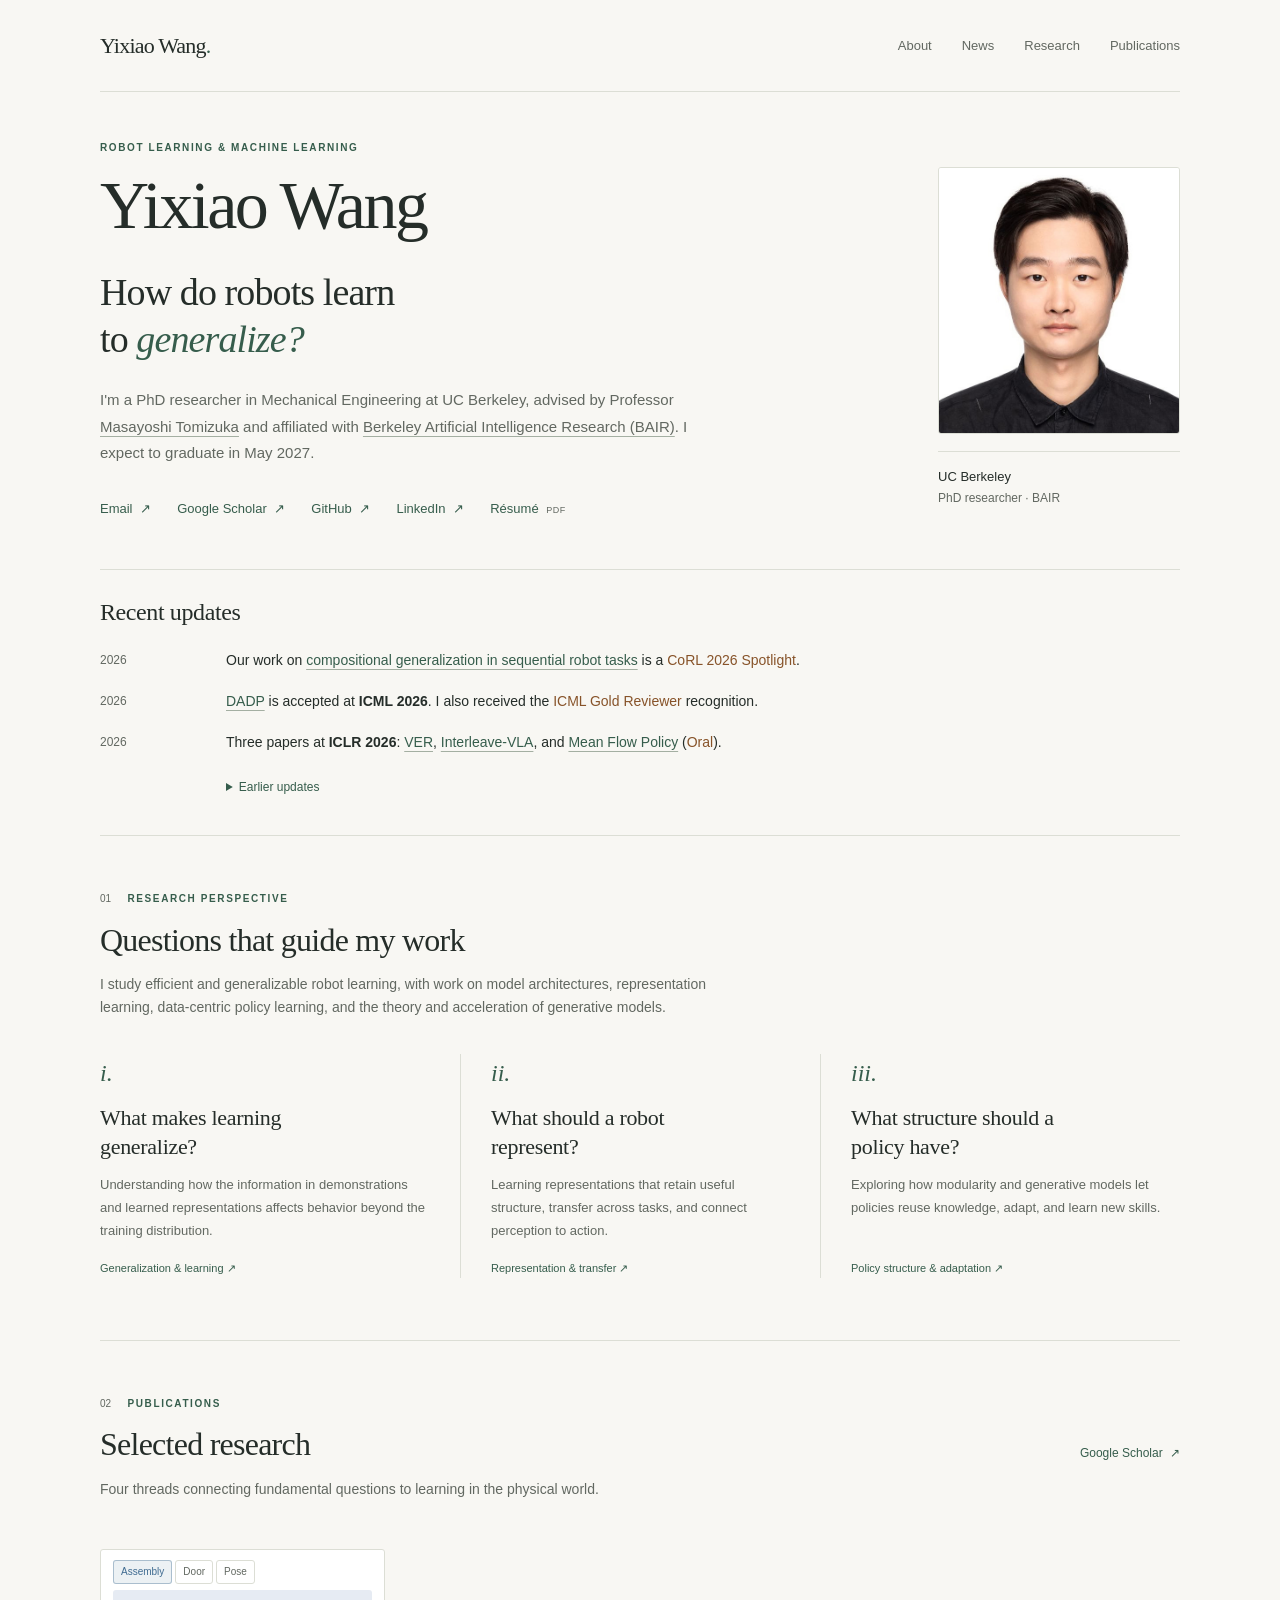
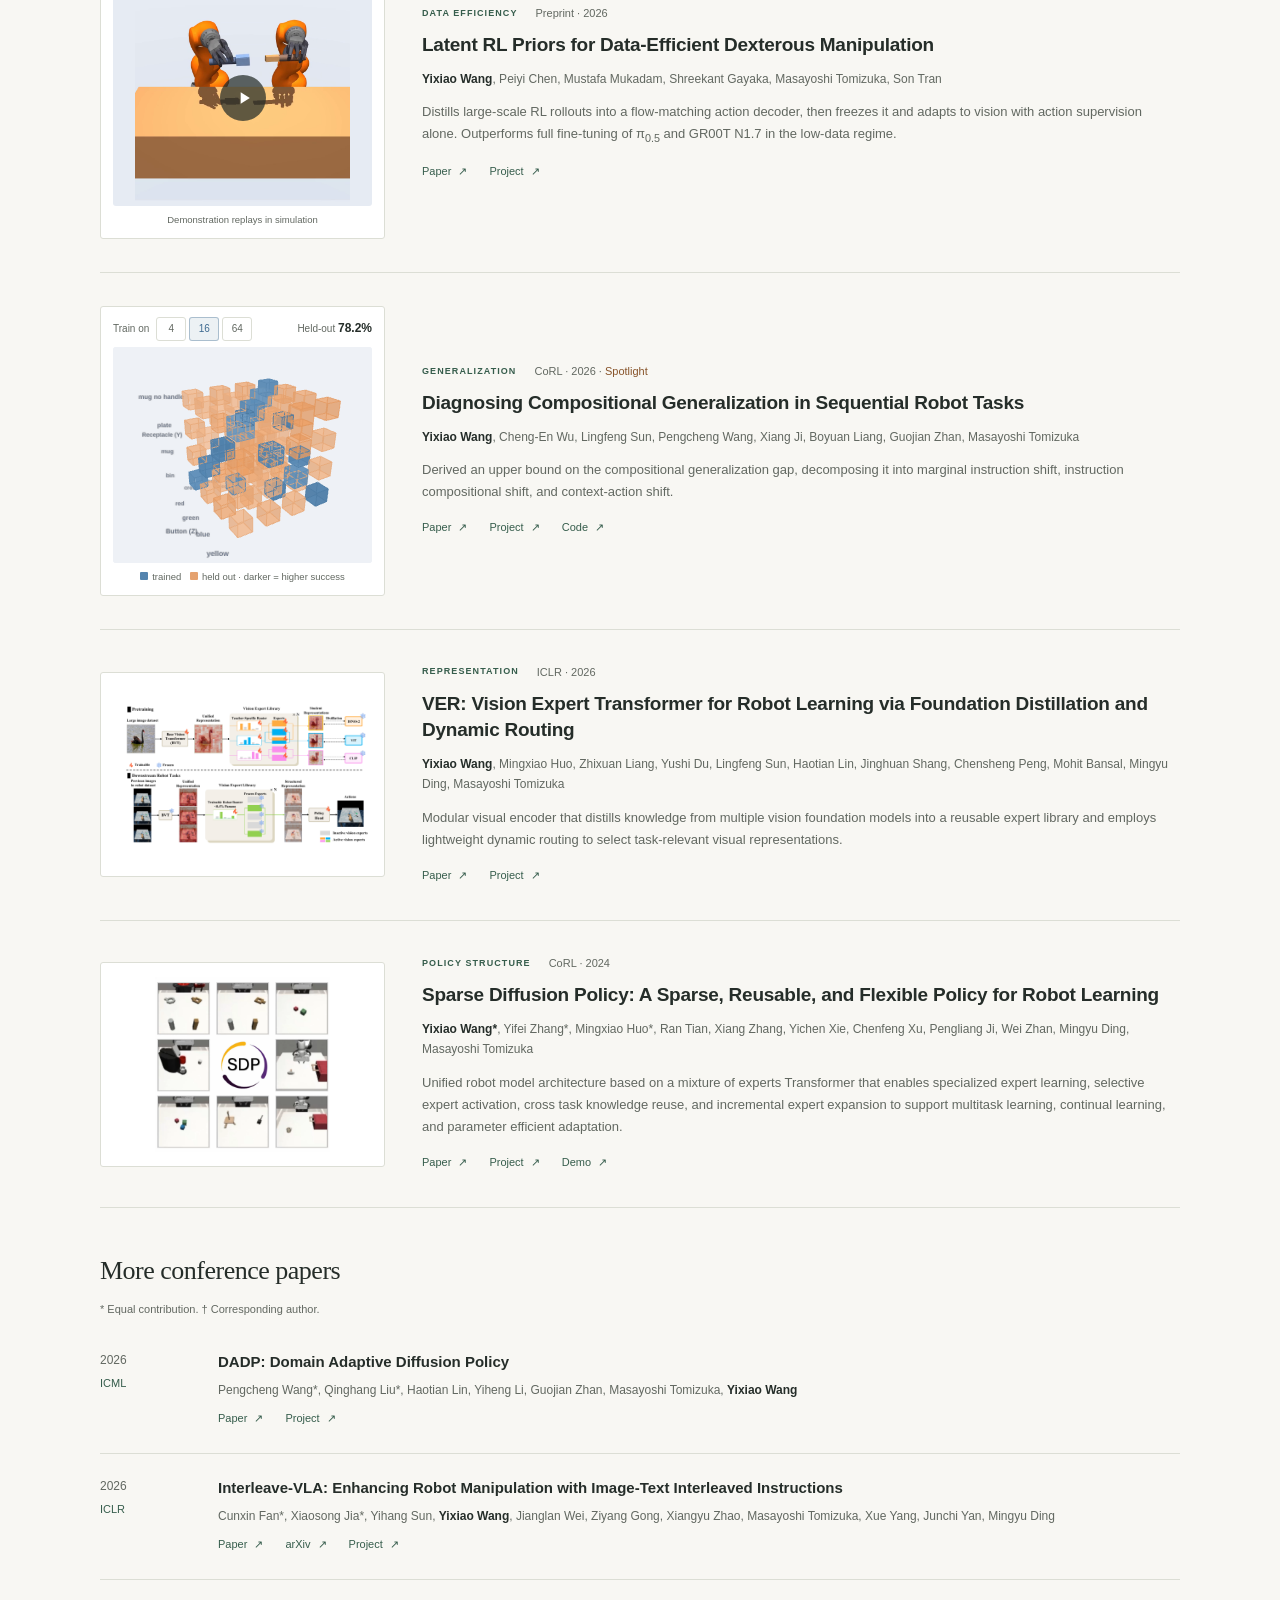
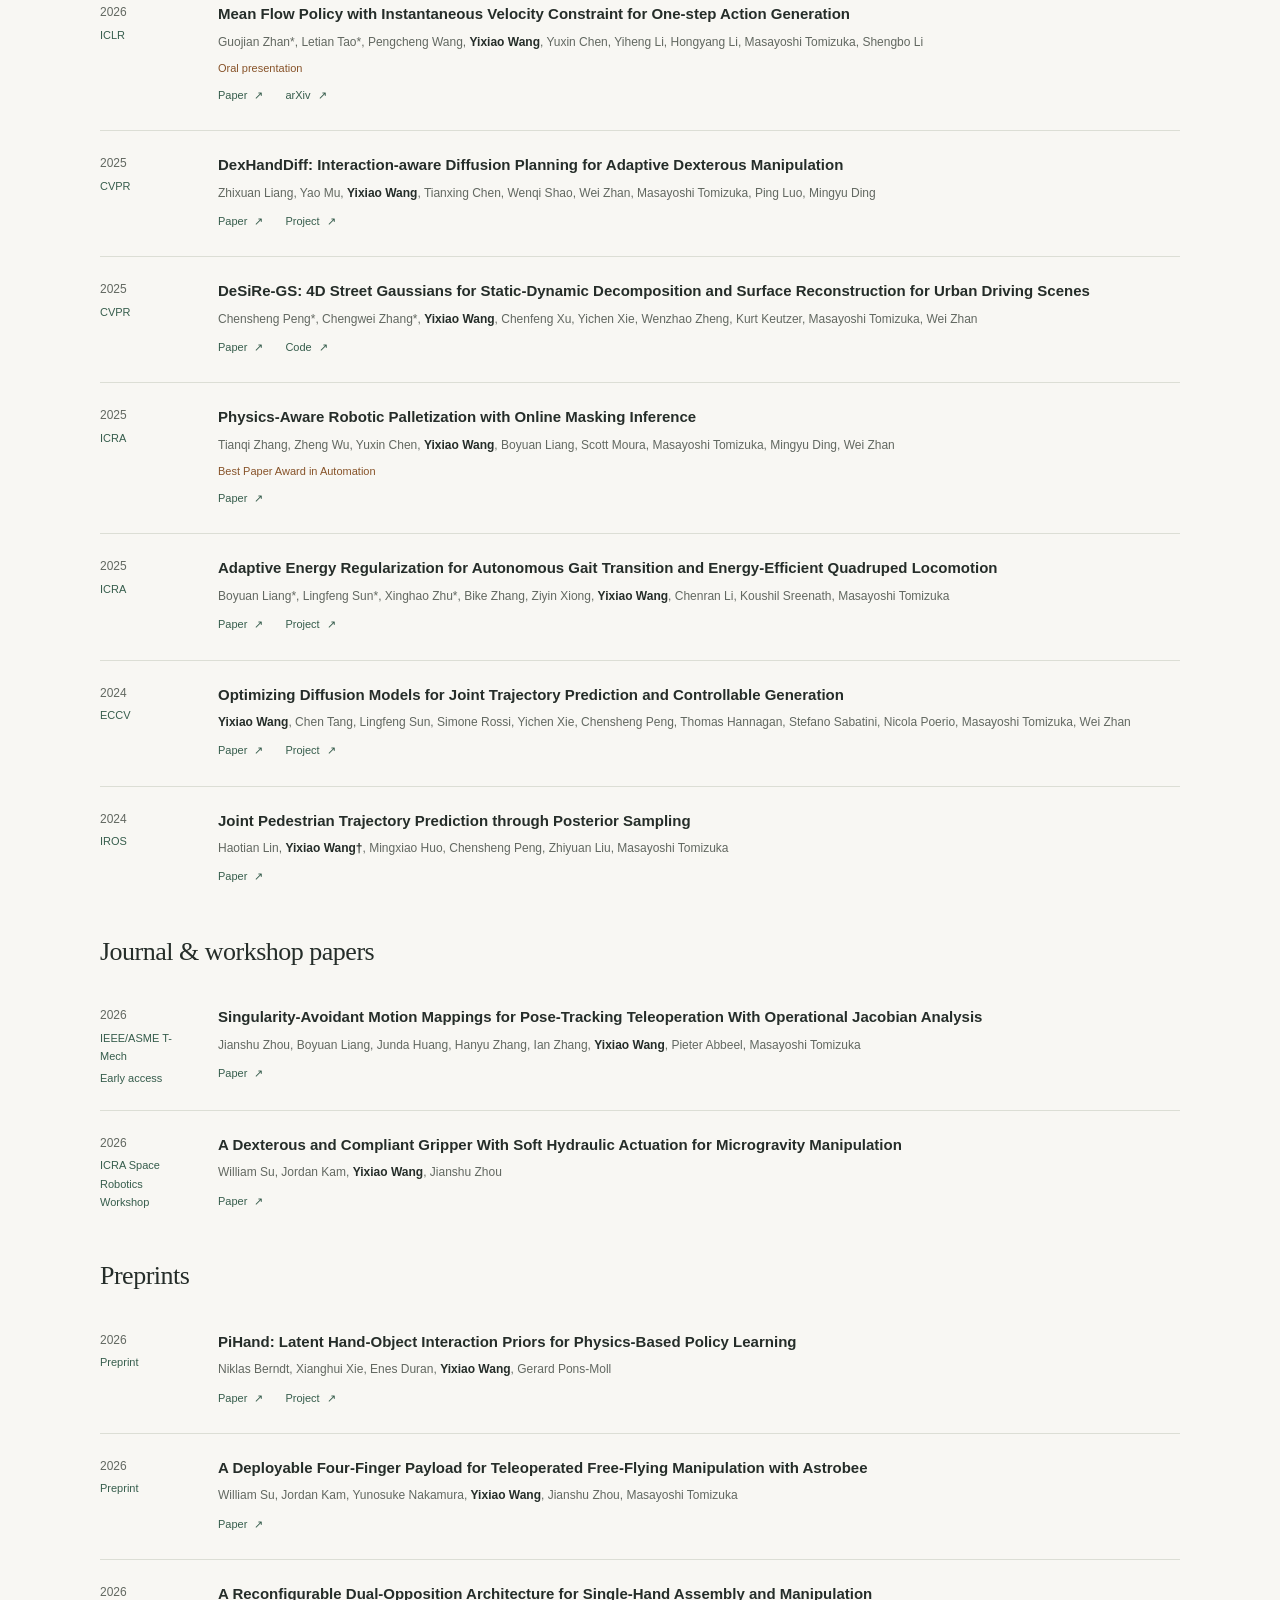
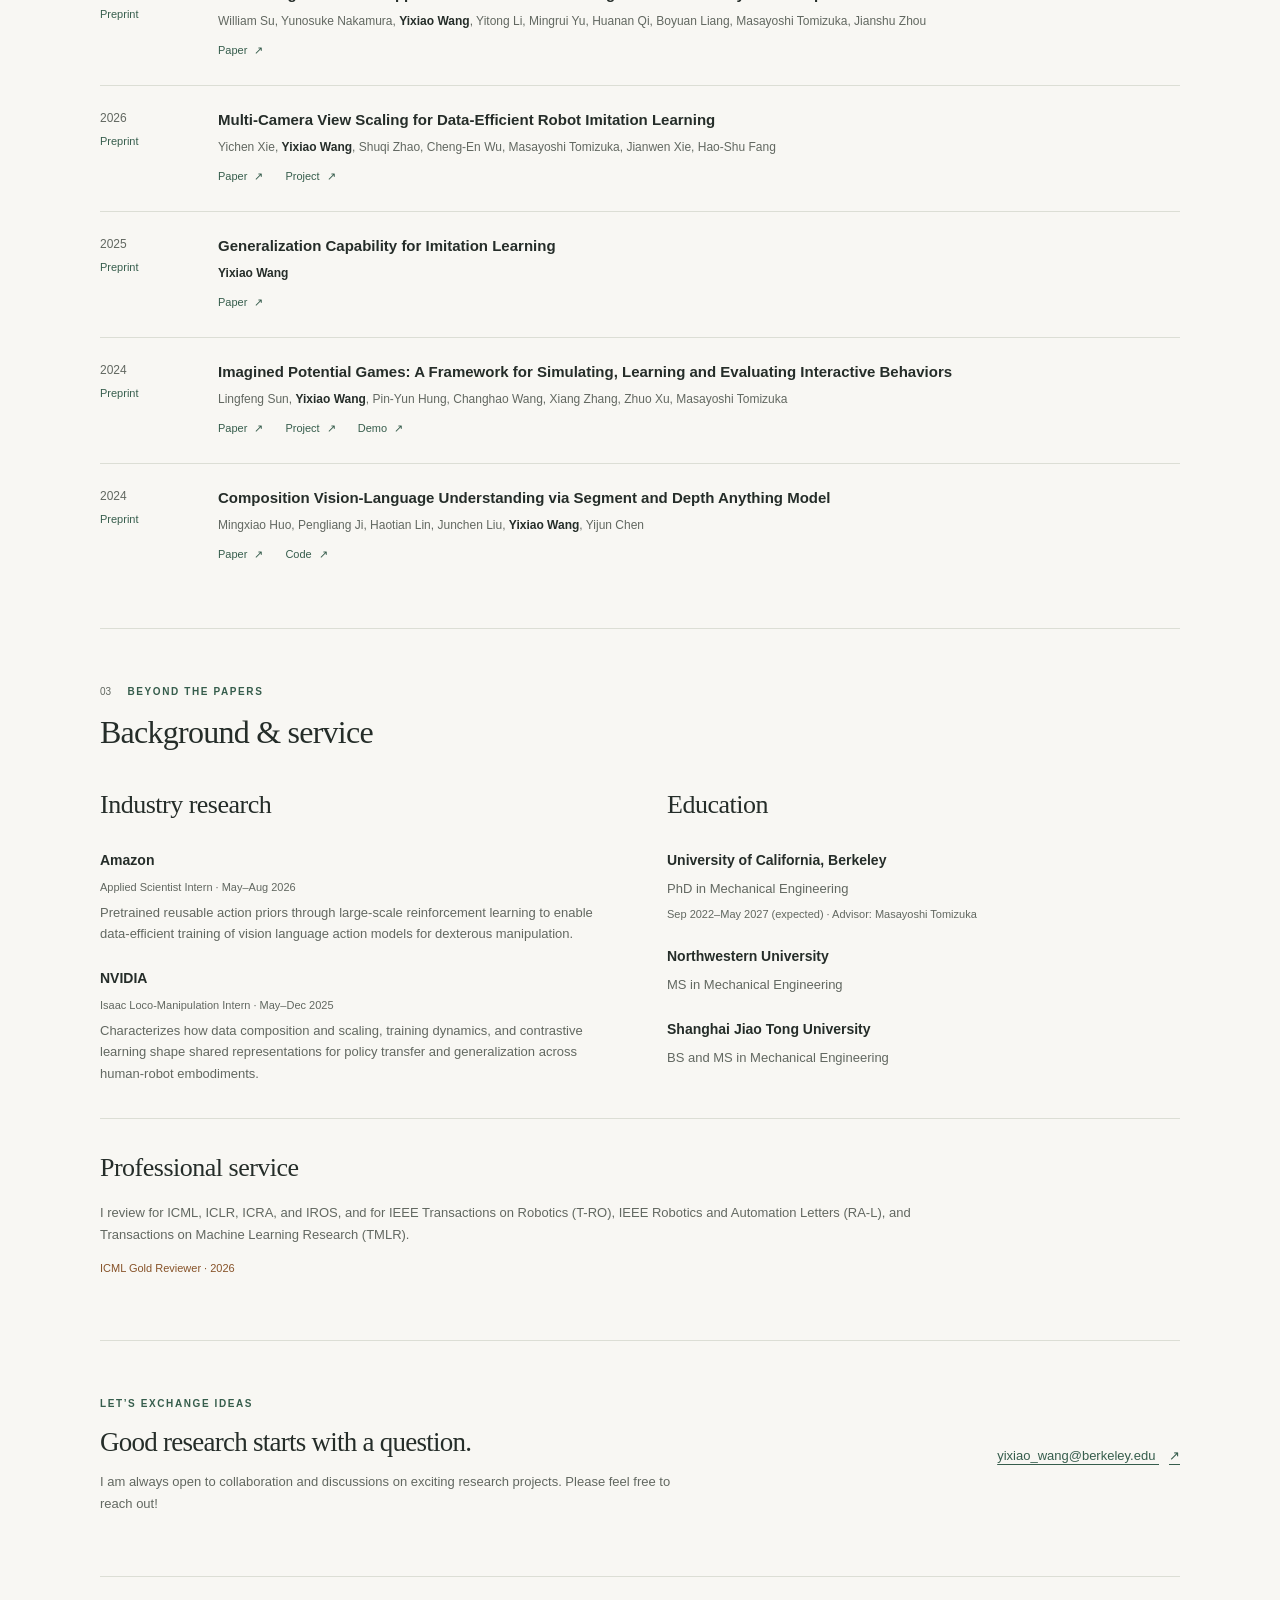
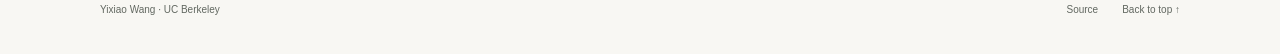
==== commit a051433a: "[yixiao] lead the Latent RL Priors videos with assembly and drop the demo-ratio claims Make bimanual" ====
--- a/index.html
+++ b/index.html
@@ -109,14 +109,13 @@
         <article id="latent-rl-prior" class="paper featured-paper">
           <div class="paper-figure task-videos" id="task-videos">
             <div class="task-videos-bar" hidden>
-              <div class="task-videos-tasks" role="group" aria-label="Downstream task"><button type="button" data-task="door" aria-pressed="true">Door</button><button type="button" data-task="assembly" aria-pressed="false">Assembly</button><button type="button" data-task="pose" aria-pressed="false">Pose</button></div>
-              <p class="task-videos-readout" aria-live="polite"><strong>10×</strong> fewer demos</p>
+              <div class="task-videos-tasks" role="group" aria-label="Downstream task"><button type="button" data-task="assembly" aria-pressed="true">Assembly</button><button type="button" data-task="door" aria-pressed="false">Door</button><button type="button" data-task="pose" aria-pressed="false">Pose</button></div>
             </div>
             <div class="task-videos-view">
-              <video controls playsinline muted loop preload="none" poster="images/latent-rl-prior/door.webp" width="720" height="720" data-task="door" aria-label="Door lifting: a dexterous robot hand lifts a door to reveal a cube behind it">
-                <source src="images/latent-rl-prior/door.mp4" type="video/mp4">
+              <video controls playsinline muted loop preload="none" poster="images/latent-rl-prior/assembly.webp" width="720" height="720" data-task="assembly" aria-label="Bimanual assembly: two robot arms with dexterous hands grasp and assemble complementary parts">
+                <source src="images/latent-rl-prior/assembly.mp4" type="video/mp4">
               </video>
-              <button type="button" class="task-videos-play" aria-label="Play door lifting video" hidden><svg viewBox="0 0 24 24" aria-hidden="true"><path d="M8 5v14l11-7z"/></svg></button>
+              <button type="button" class="task-videos-play" aria-label="Play bimanual assembly video" hidden><svg viewBox="0 0 24 24" aria-hidden="true"><path d="M8 5v14l11-7z"/></svg></button>
             </div>
             <p class="task-videos-legend">Demonstration replays in simulation</p>
           </div>
@@ -124,7 +123,7 @@
             <div class="paper-meta"><span class="paper-topic">Data efficiency</span><span>Preprint · 2026</span></div>
             <h3><a href="https://arxiv.org/abs/2611.08458">Latent RL Priors for Data-Efficient Dexterous Manipulation</a></h3>
             <p class="authors"><strong>Yixiao Wang</strong>, Peiyi Chen, Mustafa Mukadam, Shreekant Gayaka, Masayoshi Tomizuka, Son Tran</p>
-            <p class="paper-summary">Distills large-scale RL rollouts into a flow-matching action decoder, then freezes it and adapts to vision with action supervision alone. Outperforms full fine-tuning of π<sub>0.5</sub> and GR00T N1.7 in the low-data regime, and surpasses full-data baselines with 10× fewer demonstrations on door lifting and 5× fewer on bimanual assembly.</p>
+            <p class="paper-summary">Distills large-scale RL rollouts into a flow-matching action decoder, then freezes it and adapts to vision with action supervision alone. Outperforms full fine-tuning of π<sub>0.5</sub> and GR00T N1.7 in the low-data regime.</p>
             <div class="paper-links"><a href="https://arxiv.org/abs/2611.08458">Paper <span aria-hidden="true">↗</span></a><a href="https://yixiaowang7.github.io/latent-rl-prior-page/">Project <span aria-hidden="true">↗</span></a></div>
           </div>
         </article>
--- a/stylesheet.css
+++ b/stylesheet.css
@@ -211,8 +211,8 @@
 .task-cube-sets button:hover, .task-videos-tasks button:hover { border-color: #3f6b91; color: #3f6b91; }
 .task-cube-sets button[aria-pressed="true"], .task-videos-tasks button[aria-pressed="true"] { border-color: rgba(74, 115, 150, .4); background: rgba(74, 115, 150, .1); color: #3f6b91; }
 .task-cube-sets button:focus-visible, .task-cube canvas:focus-visible, .task-videos-tasks button:focus-visible, .task-videos video:focus-visible { outline: 2px solid #3f6b91; outline-offset: 2px; }
-.task-cube-readout, .task-videos-readout { color: var(--muted); font-size: 10px; white-space: nowrap; font-variant-numeric: tabular-nums; }
-.task-cube-readout strong, .task-videos-readout strong { color: var(--ink); font-size: 12px; }
+.task-cube-readout { color: var(--muted); font-size: 10px; white-space: nowrap; font-variant-numeric: tabular-nums; }
+.task-cube-readout strong { color: var(--ink); font-size: 12px; }
 .task-cube-view { position: relative; flex: 1; min-height: 0; border-radius: 3px; overflow: hidden; background: #eef1f6; }
 .task-cube-view canvas { display: block; width: 100%; height: 100%; cursor: grab; touch-action: pan-y; }
 .task-cube-view canvas:active { cursor: grabbing; }
